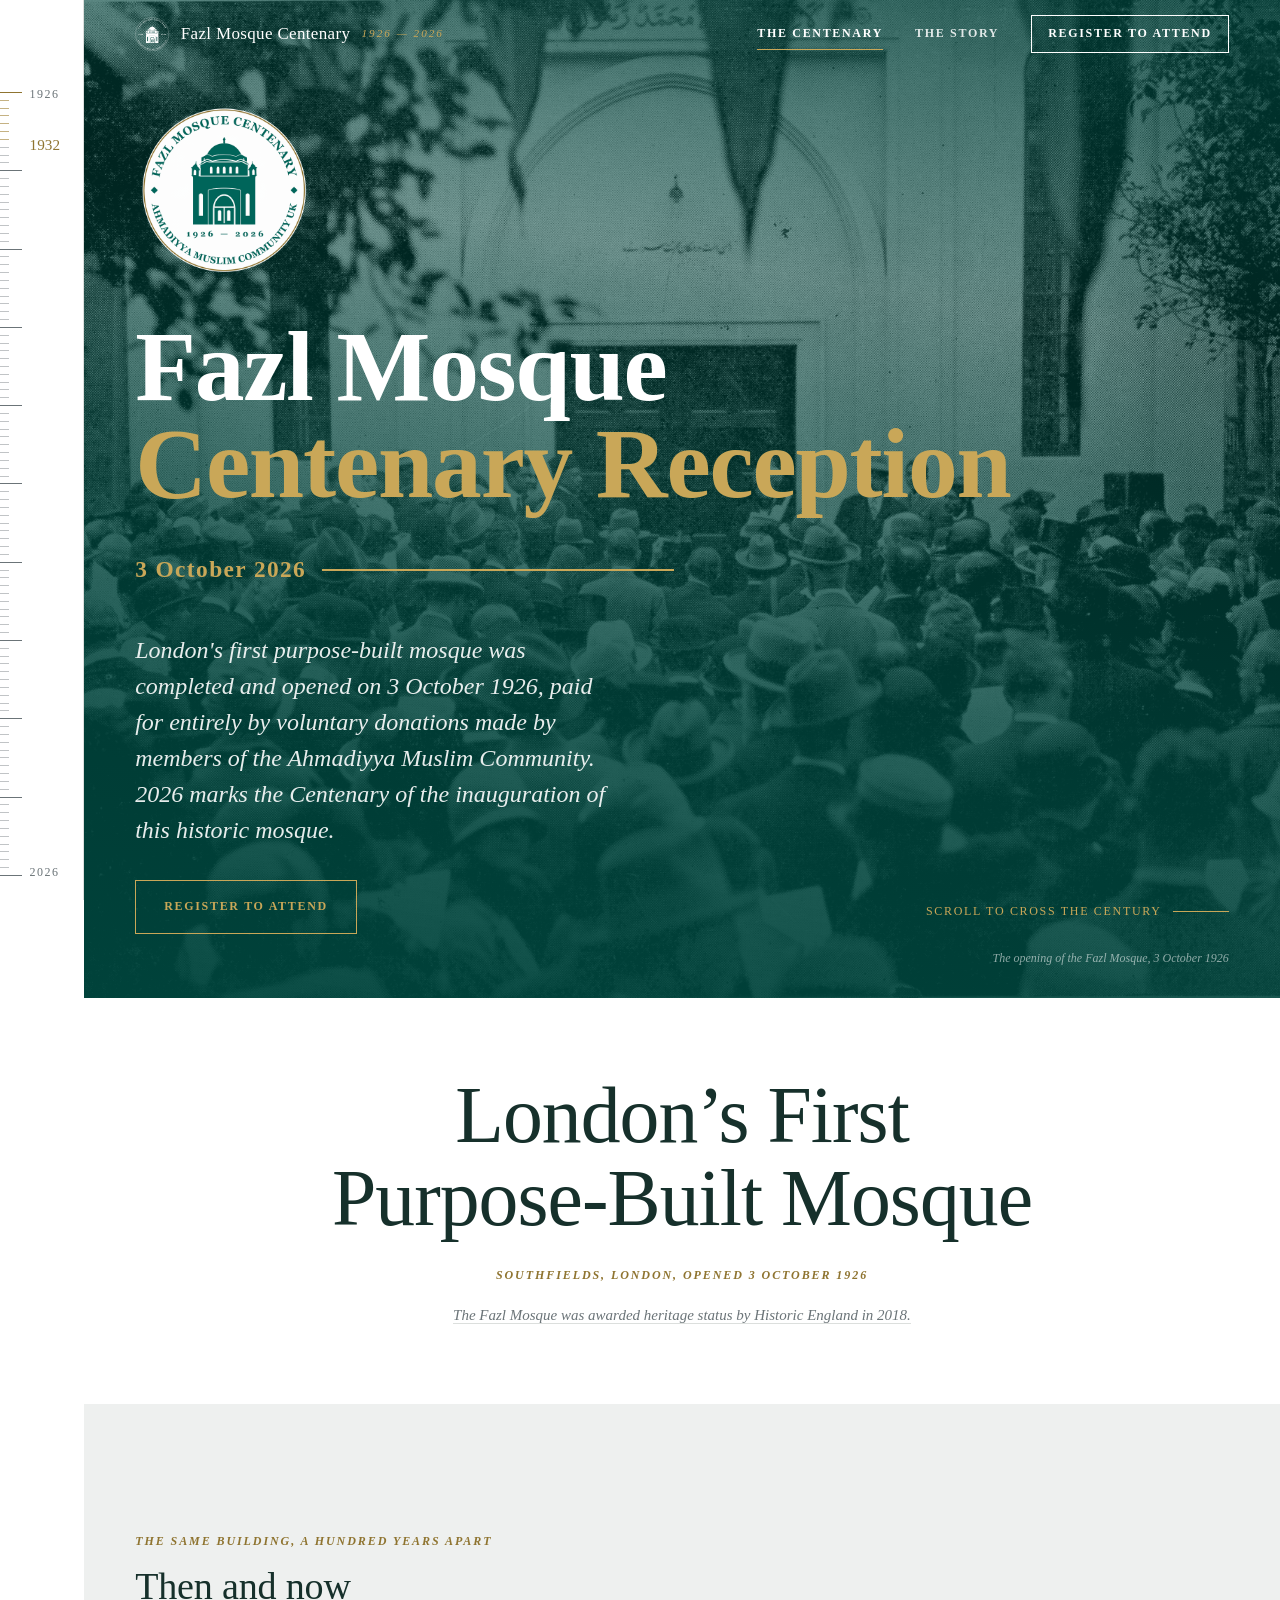
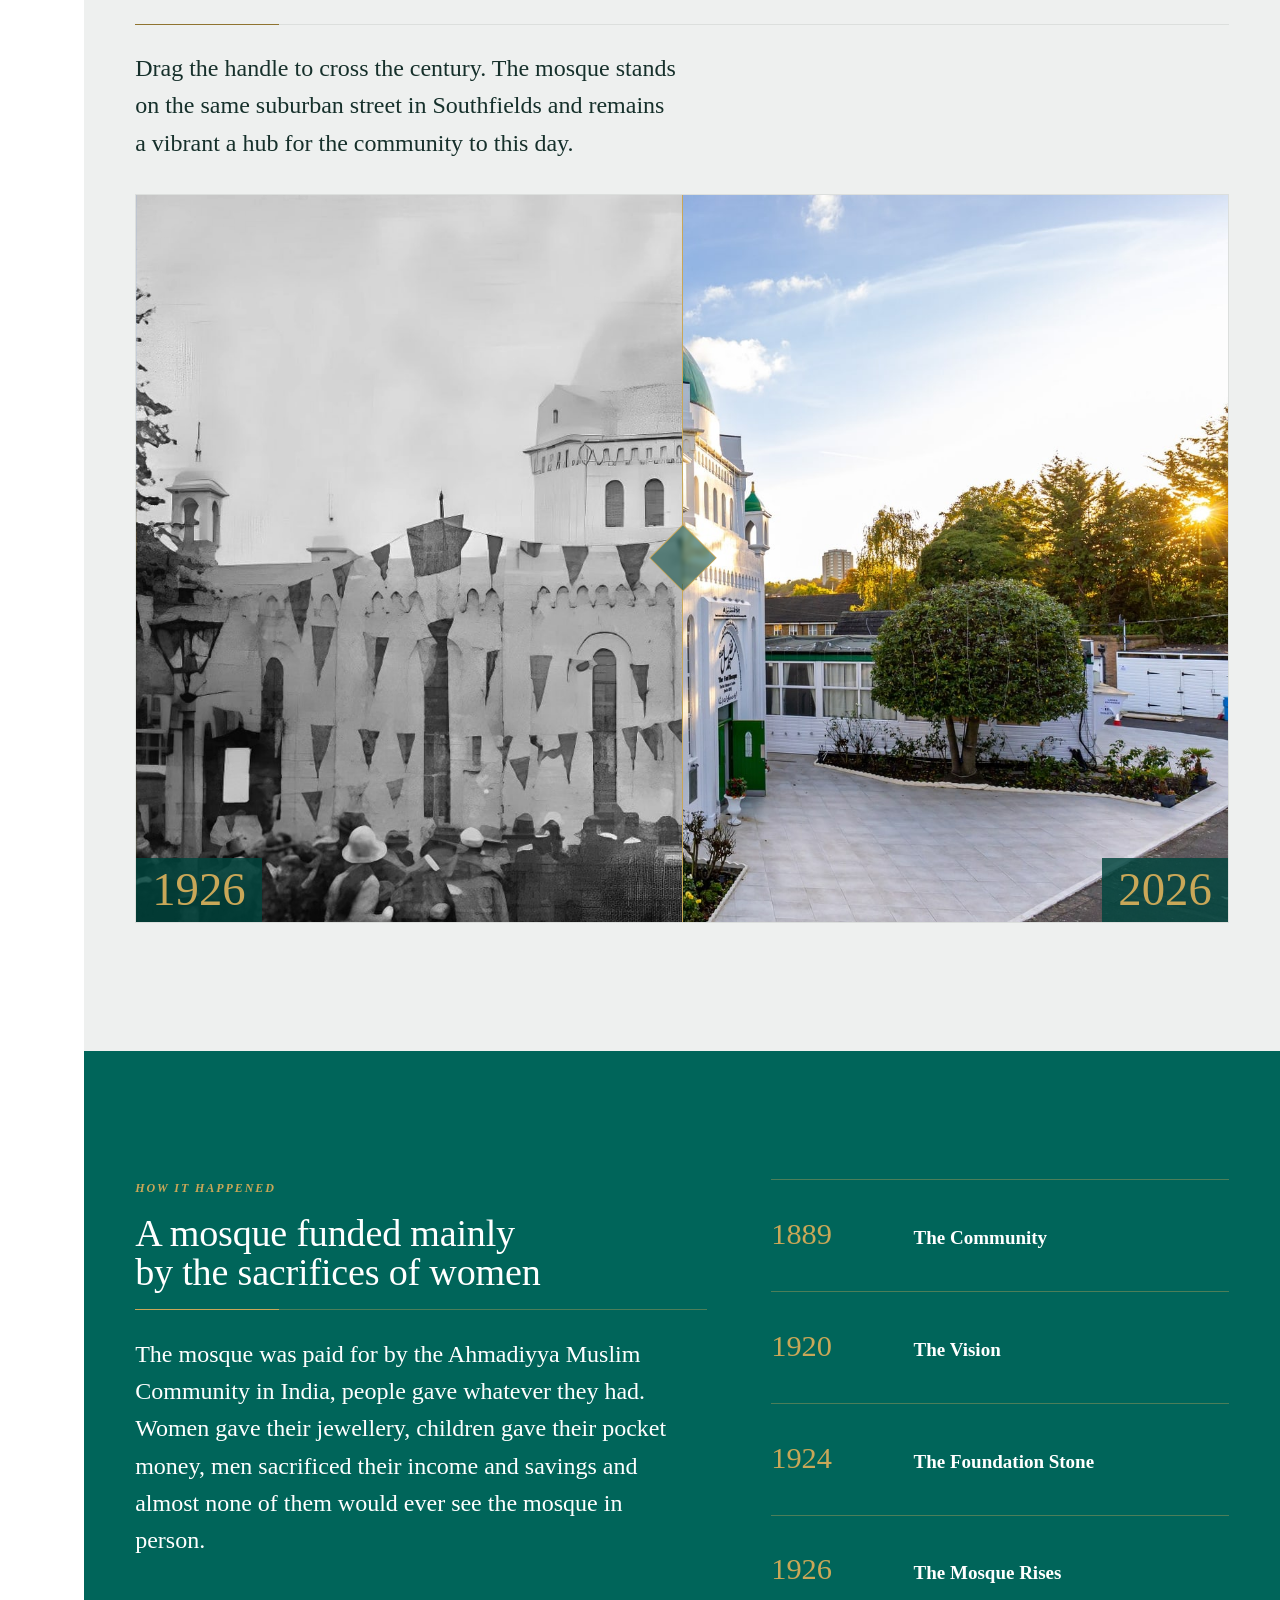
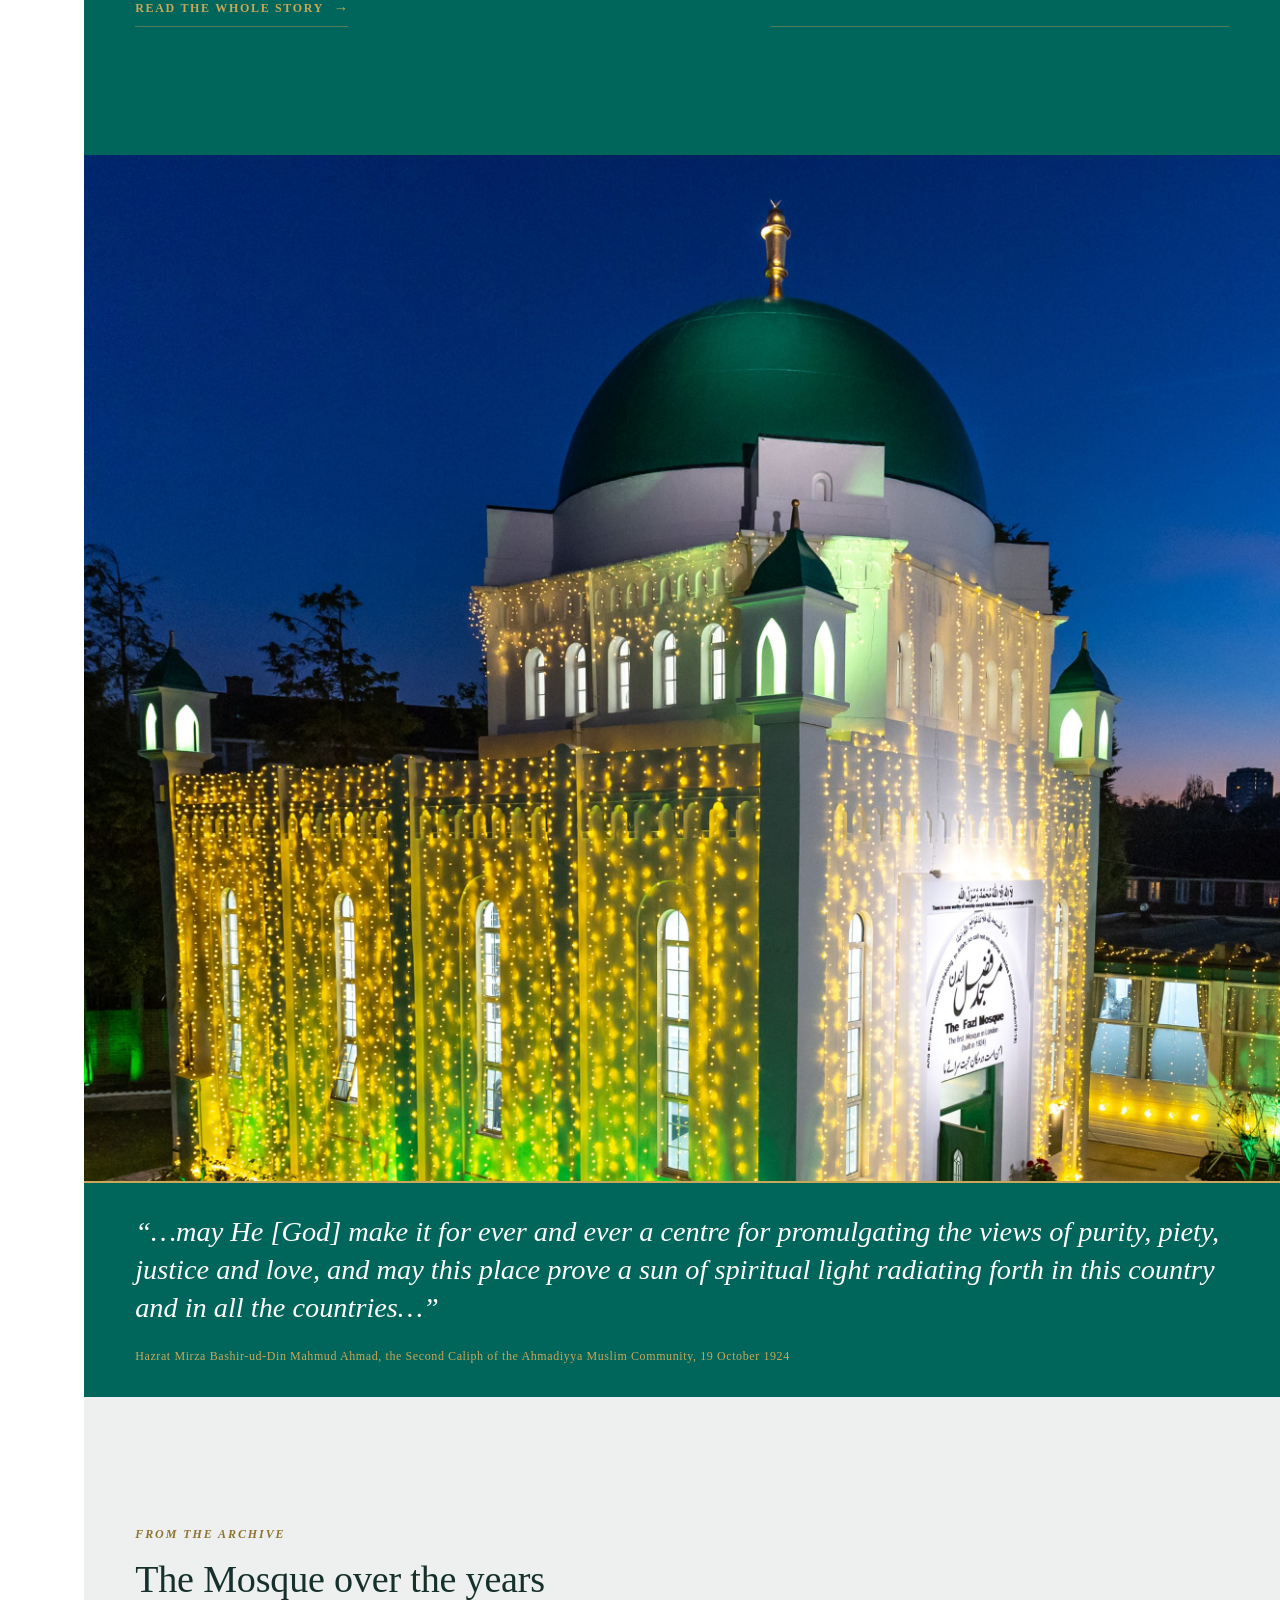
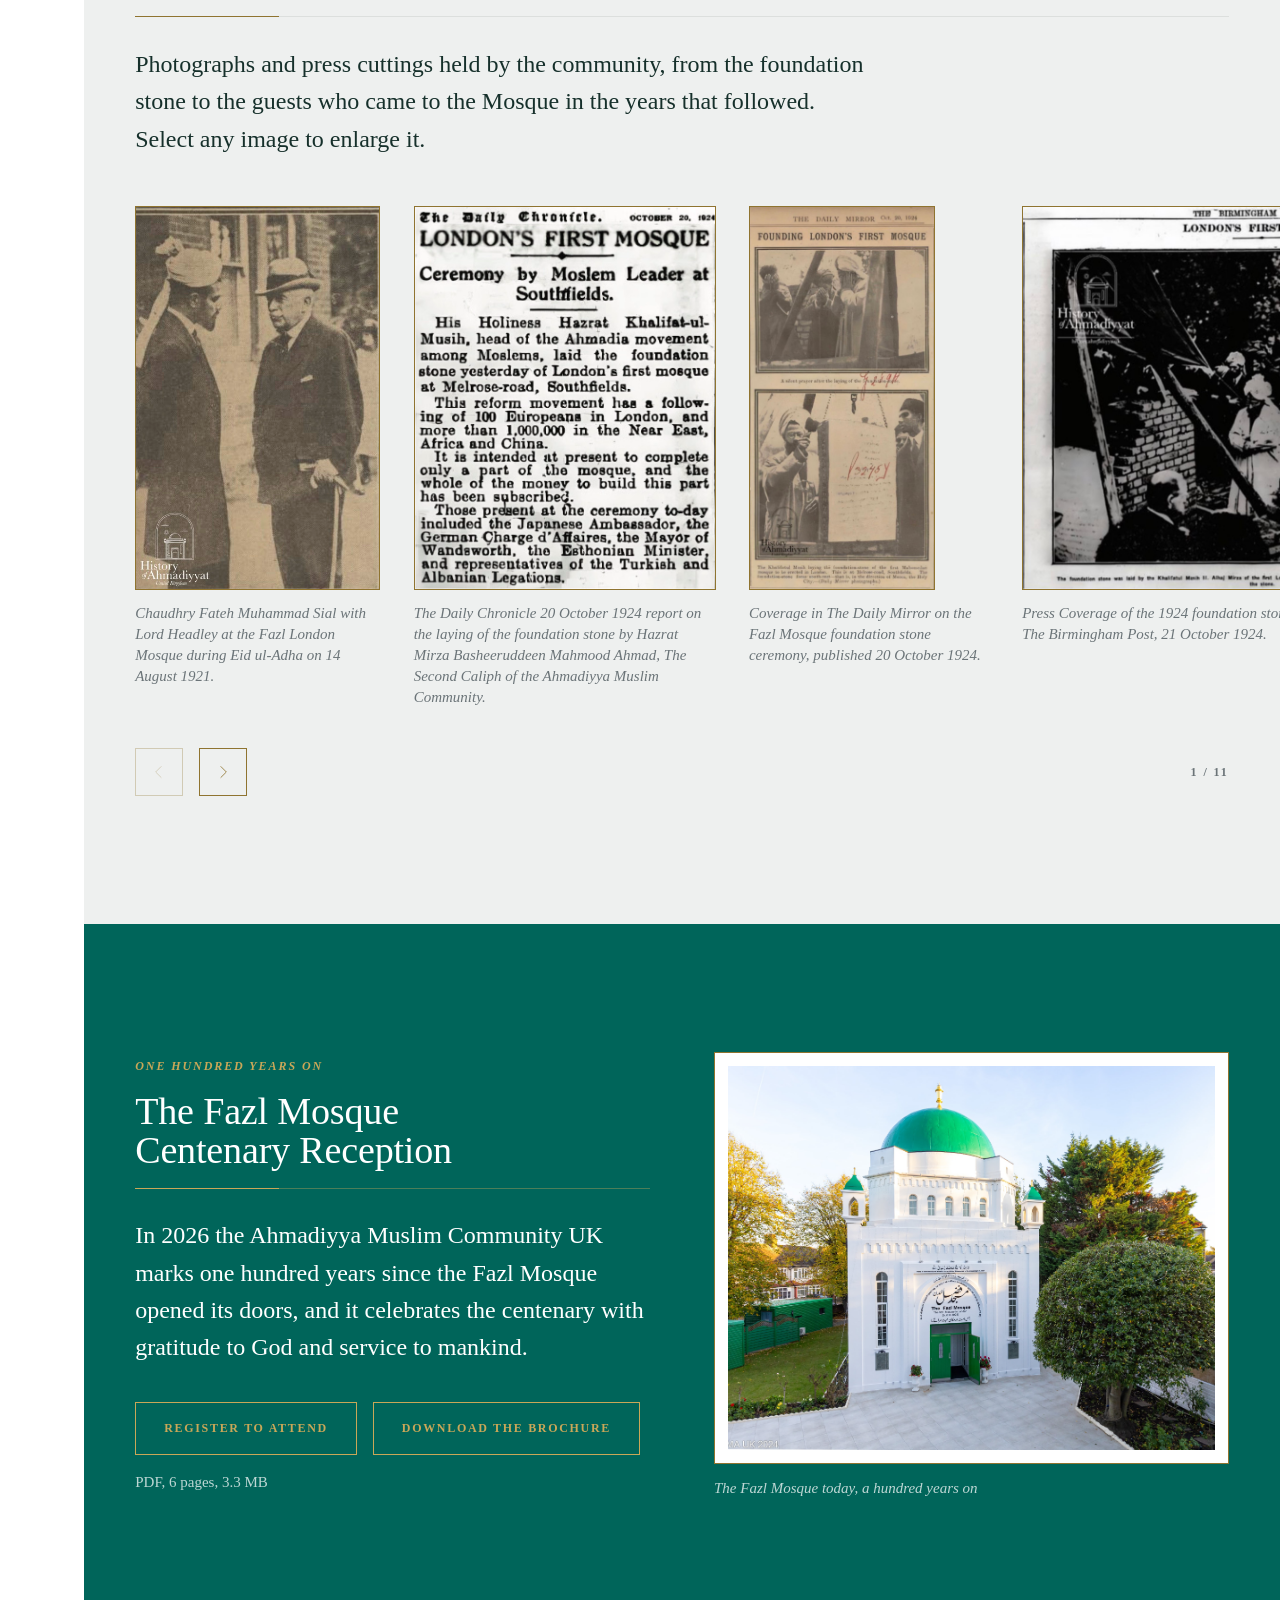
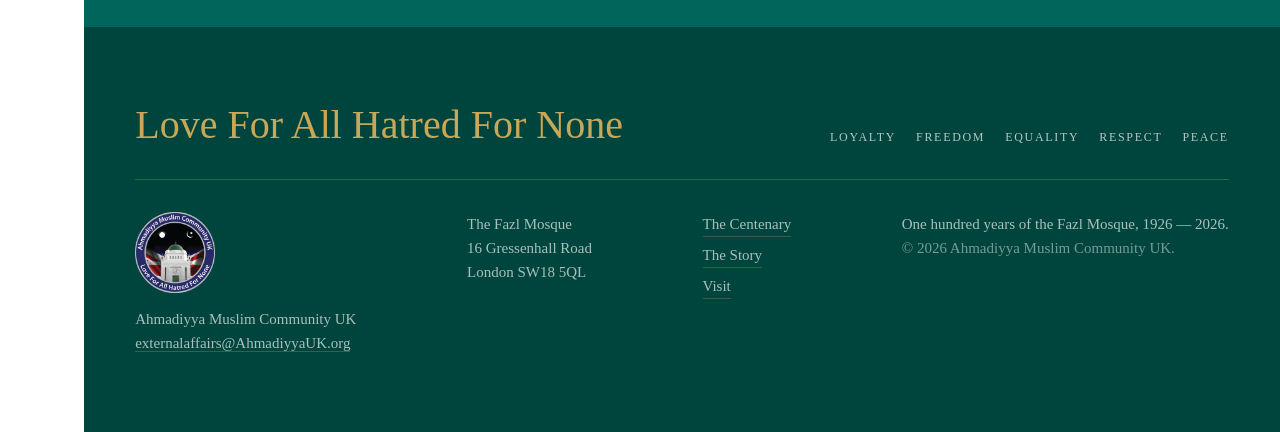
==== index.html @ aaaa6be9 "Update index.html" ====
<!doctype html>
<html lang="en">

<head>
  <meta name="robots" content="noindex, nofollow" />
  <meta charset="utf-8" />
  <meta name="viewport" content="width=device-width, initial-scale=1" />
  <title>
    One hundred years of the Fazl Mosque — Fazl Mosque Centenary 1926 — 2026
  </title>
  <meta name="description"
    content="One hundred years since the Fazl Mosque, the first mosque built in London, was completed and opened on 3 October 1926. The story of how it was paid for, who built it, and the century of service that has gone on inside it." />
  <meta name="theme-color" content="#00655a" />
  <meta property="og:type" content="website" />
  <meta property="og:title" content="One hundred years of the Fazl Mosque — Fazl Mosque Centenary" />
  <meta property="og:description"
    content="One hundred years since the Fazl Mosque, the first mosque built in London, was completed and opened on 3 October 1926. The story of how it was paid for, who built it, and the century of service that has gone on inside it." />
  <meta property="og:url" content="https://www.ahmadiyyauk.org/1926Centenary" />
  <meta property="og:image" content="https://www.ahmadiyyauk.org/1926Centenary/assets/mosque-today.wGWmuRkt.jpg" />
  <link rel="icon" href="./assets/amc-uk-logo-web.CEkUakyf.png" />
  <link rel="stylesheet" href="./assets/index.jeYOXMak.css" />
</head>

<body>
  <a class="skip" href="#main">Skip to content</a>
  <aside class="rail" aria-hidden="true">
    <div class="rail-inner">
      <span class="rail-cap rail-cap--top" id="railCapTop">1926</span>
      <div class="rail-track">
        <span class="tick tick--decade"></span><span class="tick"></span><span class="tick"></span><span
          class="tick"></span><span class="tick"></span><span class="tick"></span><span class="tick"></span><span
          class="tick"></span><span class="tick"></span><span class="tick"></span><span
          class="tick tick--decade"></span><span class="tick"></span><span class="tick"></span><span
          class="tick"></span><span class="tick"></span><span class="tick"></span><span class="tick"></span><span
          class="tick"></span><span class="tick"></span><span class="tick"></span><span
          class="tick tick--decade"></span><span class="tick"></span><span class="tick"></span><span
          class="tick"></span><span class="tick"></span><span class="tick"></span><span class="tick"></span><span
          class="tick"></span><span class="tick"></span><span class="tick"></span><span
          class="tick tick--decade"></span><span class="tick"></span><span class="tick"></span><span
          class="tick"></span><span class="tick"></span><span class="tick"></span><span class="tick"></span><span
          class="tick"></span><span class="tick"></span><span class="tick"></span><span
          class="tick tick--decade"></span><span class="tick"></span><span class="tick"></span><span
          class="tick"></span><span class="tick"></span><span class="tick"></span><span class="tick"></span><span
          class="tick"></span><span class="tick"></span><span class="tick"></span><span
          class="tick tick--decade"></span><span class="tick"></span><span class="tick"></span><span
          class="tick"></span><span class="tick"></span><span class="tick"></span><span class="tick"></span><span
          class="tick"></span><span class="tick"></span><span class="tick"></span><span
          class="tick tick--decade"></span><span class="tick"></span><span class="tick"></span><span
          class="tick"></span><span class="tick"></span><span class="tick"></span><span class="tick"></span><span
          class="tick"></span><span class="tick"></span><span class="tick"></span><span
          class="tick tick--decade"></span><span class="tick"></span><span class="tick"></span><span
          class="tick"></span><span class="tick"></span><span class="tick"></span><span class="tick"></span><span
          class="tick"></span><span class="tick"></span><span class="tick"></span><span
          class="tick tick--decade"></span><span class="tick"></span><span class="tick"></span><span
          class="tick"></span><span class="tick"></span><span class="tick"></span><span class="tick"></span><span
          class="tick"></span><span class="tick"></span><span class="tick"></span><span
          class="tick tick--decade"></span><span class="tick"></span><span class="tick"></span><span
          class="tick"></span><span class="tick"></span><span class="tick"></span><span class="tick"></span><span
          class="tick"></span><span class="tick"></span><span class="tick"></span><span
          class="tick tick--decade"></span>
      </div>
      <div class="rail-clip">
        <div class="rail-track">
          <span class="tick tick--decade"></span><span class="tick"></span><span class="tick"></span><span
            class="tick"></span><span class="tick"></span><span class="tick"></span><span class="tick"></span><span
            class="tick"></span><span class="tick"></span><span class="tick"></span><span
            class="tick tick--decade"></span><span class="tick"></span><span class="tick"></span><span
            class="tick"></span><span class="tick"></span><span class="tick"></span><span class="tick"></span><span
            class="tick"></span><span class="tick"></span><span class="tick"></span><span
            class="tick tick--decade"></span><span class="tick"></span><span class="tick"></span><span
            class="tick"></span><span class="tick"></span><span class="tick"></span><span class="tick"></span><span
            class="tick"></span><span class="tick"></span><span class="tick"></span><span
            class="tick tick--decade"></span><span class="tick"></span><span class="tick"></span><span
            class="tick"></span><span class="tick"></span><span class="tick"></span><span class="tick"></span><span
            class="tick"></span><span class="tick"></span><span class="tick"></span><span
            class="tick tick--decade"></span><span class="tick"></span><span class="tick"></span><span
            class="tick"></span><span class="tick"></span><span class="tick"></span><span class="tick"></span><span
            class="tick"></span><span class="tick"></span><span class="tick"></span><span
            class="tick tick--decade"></span><span class="tick"></span><span class="tick"></span><span
            class="tick"></span><span class="tick"></span><span class="tick"></span><span class="tick"></span><span
            class="tick"></span><span class="tick"></span><span class="tick"></span><span
            class="tick tick--decade"></span><span class="tick"></span><span class="tick"></span><span
            class="tick"></span><span class="tick"></span><span class="tick"></span><span class="tick"></span><span
            class="tick"></span><span class="tick"></span><span class="tick"></span><span
            class="tick tick--decade"></span><span class="tick"></span><span class="tick"></span><span
            class="tick"></span><span class="tick"></span><span class="tick"></span><span class="tick"></span><span
            class="tick"></span><span class="tick"></span><span class="tick"></span><span
            class="tick tick--decade"></span><span class="tick"></span><span class="tick"></span><span
            class="tick"></span><span class="tick"></span><span class="tick"></span><span class="tick"></span><span
            class="tick"></span><span class="tick"></span><span class="tick"></span><span
            class="tick tick--decade"></span><span class="tick"></span><span class="tick"></span><span
            class="tick"></span><span class="tick"></span><span class="tick"></span><span class="tick"></span><span
            class="tick"></span><span class="tick"></span><span class="tick"></span><span
            class="tick tick--decade"></span>
        </div>
      </div>
      <span class="rail-year" id="railYear">1926</span>
      <span class="rail-cap rail-cap--bottom" id="railCapBottom">2026</span>
    </div>
  </aside>
  <header class="bar" id="bar">
    <a class="bar-mark" href="./index.html" aria-label="Fazl Mosque Centenary 1926 — 2026">
      <span class="seal bar-seal">
        <svg width="84mm" height="84mm" viewBox="0 0 480 480" role="img"
          aria-label="The Fazl Mosque Centenary 1926–2026 — London's first purpose-built mosque" style="display: block">
          <g>
            <circle cx="240" cy="240" r="232" fill="none" stroke="currentColor" stroke-width="3"></circle>
            <g transform="translate(148.7265159574468 119) scale(0.48404255319148937) translate(-351 -302)">
              <g>
                <path
                  d="M478.36,567.22l2.14,2.15.05,9.03h4.69s.25-9.15.25-9.15c2.5-1.35,2.77-4.21,5.5-4.3,1.24-.04,2.47.66,3.4,1.7l2.6,2.92.29,8.47,4.45-.05.22-8.6c2.92-2.27,2.87-4.85,6.44-4.32,1.21.18,2.13,1.08,2.85,2.33l2.12,2.1.11,8.49h4.37s.12-8.41.12-8.41c2.51-1.61,2.65-3.87,4.93-4.4,1.43-.34,2.92.15,3.99,1.31l2.9,3.14.14,9.02,4.7-.02-.06-9.23c2.94-2.06,2.95-4.92,6.53-4.33,1.18.2,1.92,1.27,2.88,2.27l2.09,2.18.08,8.91,4.5-.06.44-9.12c2.99-2.24,2.92-4.8,6.53-4.2,1.17.19,1.81,1.41,2.76,2.42l2.02,2.16.05,9,4.58-.05.2-9.33c3-1.94,2.92-4.88,6.57-4.19,1.24.23,2.05,1.14,2.78,2.43l1.94,1.93.15,8.98h4.72s.18-9.26.18-9.26c2.52-1.23,2.65-3.77,5.22-4.13,1.28-.18,2.55.21,3.44,1.18l3.01,3.29v9.01s4.42.01,4.42.01l.39-9.38c2.85-1.71,3.02-4.6,6.52-4.12,1.18.16,2.12,1.09,2.84,2.34l2.05,2.23.18,8.39h4.68s.12-8.67.12-8.67l2.12-2.02c.85-1.55,1.94-2.45,3.55-2.44,1.74,0,2.91.93,3.75,2.6l1.89,1.92.1,8.62h4.77s.16-8.44.16-8.44l2.26-2.68c1.02-1.21,2.08-2.06,3.57-1.98s2.61,1.02,3.47,2.5l2.09,2.17.04,8.44h4.87s.17-8.89.17-8.89c2.79-1.6,2.55-4.43,5.88-4.21,1.3.08,2.11,1.1,3.14,2.12l2.31,2.28.05,8.69h4.63s.17-8.64.17-8.64l2.46-2.69c.97-1.06,2.1-1.76,3.41-1.66s2.11,1.05,3.05,2.11l2.19,2.48.18,8.44,4.82.04.05-8.51,2.1-2.19c.81-1.48,1.94-2.39,3.47-2.38s2.72.84,3.55,2.28l2.12,2.13.27,12.74h3.86s.03-50.15.03-50.15c-.87-.35-1.51.16-1.88.69l-2.78,3.91c-.48.67-1.21,1.02-1.9.85-2.22-.52-1.07-3.8-2.94-4.19l-3.8-.8c-.67-.14-1.06-.76-1.22-1.15-.68-1.64,1.82-3.52,1.78-4.65l-1.1-34.01-4.03-.28-1.13-3,8.12-14.17,3.15-.08,2.68-6.73c.82-3.84,2.19-7.03,5-9.86,1.15-1.16,1.88-3.26,1.93-4.94l.32-10.41c.03-.85-1.12-1.52-.17-2.44.57-.56,1.15-1.2,2.05-.69.7.39,1.45,1.21.96,2.16-.4.77-.79,1.55-.6,2.54l1.34,7.3,1.87,2.89c.46,1.73,1.62,2.98,3,4l5.44,4.04c4.08,3.03,4.27,8.03,7.02,12.01l7.72.09-4.54,7.33.54,35.51,2.84.06c.22,2.35-1.08,4.37-2.84,5.81l-4.54,3.71c.23,2.23-1.09,4.07-1.46,6.3l-.07,268.66-113.49-.17.07-95.21c-.7-8.61-2.14-16.69-4.66-24.86-2.89-9.39-7.02-18.01-12.59-26.03-4.22-6.08-9.08-10.92-15.02-15.28-10.02-7.36-21.91-11.36-34.47-10.54-17.15,1.11-34.01,11.83-43.88,25.83-10.64,14.88-16.95,32.5-18.41,50.85l-.15,94.14c0,.51.04.72-.1.93-.11.16-.3.2-.82.2l-111.28.4c-.61,0-.91.11-1.28-.07-.22-.11-.14-.53-.14-1.15v-209.37s.08-58.4.08-58.4l-2.39-5.89-5.25-4.17c-1.24-1.53-2.38-2.93-1.94-5.1.79.11,1.56.31,2.54.06l.68-34.53-4.87-7.9c-.18-.29-.11-.48.03-.54.18-.08.59-.08.81-.08h5.84s3.22-4.83,3.22-4.83c3.63-7.93,9.4-9.03,12.2-12.14,1.38-1.53,2.74-3.52,3.13-5.57l1.62-8.61c.1-.54-1.16-1.32-.88-1.79.41-.68.83-1.25,1.3-1.55.86-.57,1.58.39,2.03.74,1.35,1.05.08,1.69,0,2.48-.4,3.68-.02,7.36.31,11.04.19,2.1,1.13,3.82,2.52,5.23,2.3,2.33,3.27,4.98,3.95,8.14.5,2.33,1.92,5.22,3.52,6.95,1.51.21,2.69.04,3.66,1.66l6.82,11.44c-.12,1.53-.69,2.94-1.36,4.3l-3.72.09-1.17,34.11,2.19,3.76c.32.55-.72,1.91-1.32,2.14-2.31.86-4.76-.52-4.94,2.24-.08,1.27-1.08,2.1-2.35,2.12-.96.02-1.6-.55-2.07-1.38l-.25-.44c-1.33-2.38-3.22-4.3-3.08-2.66l-.02,49.32,3.54.04c1.04.01,1.68-.76,1.72-1.79l.36-11.15c2.58-1.27,2.69-3.82,4.98-4.13,1.23-.16,2.58.23,3.45,1.27l2.7,3.22.18,8.7h4.32s.54-9.09.54-9.09c2.68-1.18,2.38-4.06,5.62-4.17,1.66-.06,3.01.88,3.82,2.46l1.98,2.19-.06,8.74,4.21-.02.67-9.22c2.95-1.64,2.88-4.68,6.52-4.1,1.36.22,2.07,1.39,2.95,2.67.6.87,1.77,1.41,1.79,2.71l.08,7.77,4.61-.02.34-9.17c2.8-1.31,2.65-4.28,6.12-4.08,1.42.08,2.29,1.14,3.34,2.32l1.98,2.22-.02,8.44,4.03.05c.25,0,.54-.05.55-.34l.23-8.28,1.89-1.94c.85-1.49,2.22-2.56,3.79-2.52,1.72.05,2.98,1.05,3.78,2.67l1.97,1.85.15,8.69,3.87.11c.31,0,.67-.1.67-.46l.1-8.37,2.06-2.07c.78-1.47,1.82-2.49,3.3-2.59,1.7-.12,3.03.74,3.9,2.28Z"
                  fill="currentColor" />
                <path
                  d="M714.49,518l-14.57.57-.44-19.37c.46-4.75,2.88-8.91,6.4-11.99,1.03-.43,1.86-.02,2.67.65,3.17,2.58,4.79,6.36,5.32,10.47l.62,19.67Z"
                  fill="var(--band-bg, var(--brand-dome-deep))" />
                <path
                  d="M378.54,519.62l-14.6-.53.92-20.78c.19-4.28,3.93-7.59,7.52-9.82,3.99,2.66,6.42,6.77,6.87,11.46l-.7,19.68Z"
                  fill="var(--band-bg, var(--brand-dome-deep))" />
                <polygon
                  points="674.57 532.5 637.79 532.51 637.54 523.02 440.46 523.01 440.3 532.49 404.1 532.51 405.02 481.03 403.45 477.41 403.51 463.39 441.04 444.56 451.49 448.01 626.41 447.98 637.31 444.76 675.02 463.19 675.12 477.75 673.94 480.7 674.57 532.5"
                  fill="currentColor" />
                <path
                  d="M543.7,401.07c-24.9-.96-49.06,2.29-72.61,9.67l-28.28-10.99c2.58-5.33,5.55-10.06,8.93-14.8,4.9-6.85,10.06-13.17,16.2-18.95,19.05-17.89,42.05-26.2,67.9-27.26l.9-2.11-2.54-2.74c-1.13-1.22.95-2.31.92-3.24l-.37-9.66c-.04-1.05-.95-1.99-1.45-2.76-1.88-2.9.45-3.94,2.05-6-.86-2.14-.32-4.29,1.86-5.32.3-.14.74-.46.92-.66.21-.23-.27-1.1-.12-1.39l1.61-3.19c.47,1.34.67,1.96,1.31,2.97l.44,1.63c2.1.68,3.74,2.7,3.29,4.88l-.46,1.21c-.2.52,2.57,1.56,2.8,3.22.42,2.93-2.33,3.83-2.37,5.09l-.22,8.76c-.02.81.39,1.53.9,2.05,1.66,1.71-.93,2.79-2.42,5.09.22.73.52,1.38.99,2.02,26.14,1.32,49.3,9.78,68.27,28.04,9.82,9.47,17.57,20.72,23.52,32.97l-28.34,12.37c-20.62-6.14-41.76-10-63.64-10.9Z"
                  fill="currentColor" />
                <path
                  d="M607.32,438.22l-29.08-6.06c-26.31-4.2-52.77-4.04-79,.6l-27.64,4.9-29.42-10.78-14.44,6.96.04-9.51c0-.48-.12-1-.35-1.18-.39-.32-1.05-.36-1.6-.11-1.55.69-2.14,2.35-2.33,4.01l-.37,8.79-13.66,6.87-.08-22.66,5.74-3.2,27.44-14.64,29.48,12.13c21.76-6.84,43.89-10.4,66.55-10.58,23.43.24,46.5,3.9,68.83,10.74l28.3-12.5,33.56,17.46.2,23.33-14.36-7.02-.54-7.94c.03-3.03-1.8-5.78-3.56-5.16-.43.15-.85.79-.84,1.44l.2,9.48-14.2-6.78-28.86,11.4Z"
                  fill="currentColor" />
                <path d="M536.66,442.55l-64.64-.05,27.56-5.48c29.5-4.75,61-2.98,90.32,2.39l16.59,3.12h-69.83Z"
                  fill="currentColor" />
                <path
                  d="M680.89,460.44l-11.89-5.9-31.27-15.77c-.98-.5-1.6-.38-2.53-.04l-9.15,3.39-18.65.39,10.95-3.85,16.51-5.62c.81-.28,1.72-.29,2.5.09l14.93,7.24,19.74,9.39.8,3.85,9.1,4.62c.28.68-.4,1.77-1.03,2.2Z"
                  fill="currentColor" />
                <path
                  d="M438.1,434.7c3.28-.78,4.94-.81,8.32.06,6,1.75,11.91,3.72,17.73,5.9.62.26.85,1.05.42,1.61l-12.36.14c-3.25-1.69-6.59-3.21-10.02-4.58l-.84.02c-4.3,2.4-8.6,4.77-12.88,7.11-3.56,1.86-7.06,3.9-10.5,6.11-3.38,1.44-6.68,3.12-9.9,5.03-.97.32-1.11,0-1.41-.77-.85-2.19,1.82-4.73,3.25-5.95,7.61-3.54,15.03-7.36,22.26-11.46,1.07-.11,1.86-.6,2.37-1.47l3.57-1.74Z"
                  fill="currentColor" />
                <path
                  d="M434.53,436.44c-.03.58-.15,1.16-.43,1.4-.36.3-1.08.18-1.66.26-.75.1-1.22,1.3-1.86,1.61l-5.82,2.9-2.35,1.23-7.26,3.65c-1.46.73-2.83,1.52-4.39,1.92-.63.16-.76,1.1-1.09,1.31-1.68,1.1-2.99,2.71-2.34,4.94l3.6-1.7c1.16-.96,1.57-1.37,3.11-1.79.77-.21,1.64-1.64,2.9-1.32,1.36.34,1.72-1.3,2.33-1.62,1.11-.57,2.42-1.05,3.56-1.71l3.14-1.82c.51-.3,1.43-.79,1.86-1.36,1.57.12,2.82-1.06,4.04-1.8l5.29-3.19,4.78-2.44c.96.45,1.82,1.33,2.81,1.43,1.32.14,1.87.82,3.01,1.3l2.5,1.03c.85.35,1.56.65,2.04,1.56l11.65-.08c.22,0,.19-.89-.08-.93-.14-.02-.4-.09-.65-.21l-4.37-2c-1.04-.47-1.58-.84-2.86-.8-.58.02-1.77-.6-2.31-.74l-2.56-.65c-3.24-1.28-6.56-2.73-10.2-1.99-1.02.21-2.01.83-2.82-.14,1.08-.53,2.74-1.83,4.14-1.6l14.32,4.38,15.02,5.03-19.71.1-10.24-4.26-42.86,23.71c-.91-.28-1.4-.8-1.8-1.44l9.1-5,.3-3.12c.15-1.58.99-2.39,2.35-3.08l25.82-12.98Z"
                  fill="currentColor" />
                <rect x="379.24" y="527.63" width="327.74" height="63.23" fill="currentColor" />
                <rect x="434.48" y="487.03" width="209.06" height="52.72" fill="currentColor" />
                <rect x="395.42" y="635.84" width="22.13" height="117.6"
                  fill="var(--band-bg, var(--brand-dome-deep))" />
                <circle cx="406.49" cy="635.84" r="11.06" fill="var(--band-bg, var(--brand-dome-deep))" />
                <rect x="662.81" y="635.84" width="22.13" height="117.6"
                  fill="var(--band-bg, var(--brand-dome-deep))" />
                <circle cx="673.87" cy="635.84" r="11.06" fill="var(--band-bg, var(--brand-dome-deep))" />
                <rect x="532.3" y="481.67" width="15.4" height="29.26" fill="var(--band-bg, var(--brand-dome-deep))" />
                <ellipse cx="540" cy="481.67" rx="7.7" ry="9.85" fill="var(--band-bg, var(--brand-dome-deep))" />
                <rect x="496.1" y="481.82" width="15.4" height="29.26" fill="var(--band-bg, var(--brand-dome-deep))" />
                <ellipse cx="503.8" cy="481.82" rx="7.7" ry="9.85" fill="var(--band-bg, var(--brand-dome-deep))" />
                <rect x="457.09" y="481.67" width="15.4" height="29.26" fill="var(--band-bg, var(--brand-dome-deep))" />
                <ellipse cx="464.79" cy="481.67" rx="7.7" ry="9.85" fill="var(--band-bg, var(--brand-dome-deep))" />
                <rect x="568.5" y="481.67" width="15.4" height="29.26" fill="var(--band-bg, var(--brand-dome-deep))" />
                <ellipse cx="576.2" cy="481.67" rx="7.7" ry="9.85" fill="var(--band-bg, var(--brand-dome-deep))" />
                <rect x="604.7" y="481.67" width="15.4" height="29.26" fill="var(--band-bg, var(--brand-dome-deep))" />
                <ellipse cx="612.4" cy="481.67" rx="7.7" ry="9.85" fill="var(--band-bg, var(--brand-dome-deep))" />
                <line x1="402.49" y1="526.11" x2="675.53" y2="526.11" fill="none"
                  stroke="var(--band-bg, var(--brand-dome-deep))" stroke-width="5" stroke-miterlimit="10" />
                <rect x="361.5" y="794.7" width="356.13" height="8" fill="currentColor" />
                <path
                  d="M447.65,802.7 L447.65,608.98 A92.35,13.99 0 0 1 632.3499999999999,608.98 L632.3499999999999,802.7"
                  fill="none" stroke="var(--band-bg, var(--brand-dome-deep))" stroke-width="3.5"
                  stroke-miterlimit="10" />
                <rect x="467.31" y="603.24" width="145.08" height="22.51" fill="currentColor" />
                <rect x="469.56500000000005" y="624" width="140" height="178.70000000000005" fill="currentColor" />
                <path d="M475.56500000000005,802.7 L475.56500000000005,714 A64,84 0 0 1 603.565,714 L603.565,802.7 Z"
                  fill="var(--band-bg, var(--brand-dome-deep))" />
                <path d="M483.56500000000005,802.7 L483.56500000000005,714 A56,76 0 0 1 595.565,714 L595.565,802.7 Z"
                  fill="currentColor" />
                <rect x="484.52" y="700" width="110.08" height="7" fill="var(--band-bg, var(--brand-dome-deep))" />
                <rect x="536.065" y="707" width="7" height="88.70000000000005"
                  fill="var(--band-bg, var(--brand-dome-deep))" />
                <rect x="503.81500000000005" y="730.5" width="19" height="51.200000000000045"
                  fill="var(--band-bg, var(--brand-dome-deep))" />
                <circle cx="513.315" cy="730.5" r="9.5" fill="var(--band-bg, var(--brand-dome-deep))" />
                <rect x="556.315" y="730.5" width="19" height="51.200000000000045"
                  fill="var(--band-bg, var(--brand-dome-deep))" />
                <circle cx="565.815" cy="730.5" r="9.5" fill="var(--band-bg, var(--brand-dome-deep))" />
              </g>
            </g>
            <g>
              <defs>
                <path id="fm-top" d="M 42.599999999999994,240 A 197.4,197.4 0 1 1 437.4,240"></path>
                <path id="fm-bot" d="M 20.5,240 A 219.5,219.5 0 0 0 459.5,240"></path>
              </defs>
              <text fill="currentColor" font-family="Georgia, &#34;Times New Roman&#34;, serif" font-size="28.1"
                font-weight="700" letter-spacing="3.75">
                <textPath href="#fm-top" startOffset="50%" text-anchor="middle">
                  FAZL MOSQUE CENTENARY
                </textPath>
              </text>
              <text fill="currentColor" font-family="Georgia, &#34;Times New Roman&#34;, serif" font-size="22.6"
                font-weight="700" letter-spacing="2.7">
                <textPath href="#fm-bot" startOffset="50%" text-anchor="middle">
                  AHMADIYYA MUSLIM COMMUNITY UK
                </textPath>
              </text>
              <g fill="currentColor" font-family="Georgia, &#34;Times New Roman&#34;, serif" font-size="32"
                font-weight="700" letter-spacing="2">
                <text x="80" y="250.8928" text-anchor="middle">1926</text>
                <text x="400" y="250.8928" text-anchor="middle">2026</text>
              </g>
            </g>
          </g>
        </svg>
      </span>
      <span class="bar-name">Fazl Mosque Centenary</span>
      <span class="bar-years">1926 — 2026</span>
    </a>
    <nav class="bar-nav" aria-label="Primary">
      <a href="./index.html" aria-current="page">The Centenary</a><a href="./story.html">The Story</a>
      <a class="bar-cta" href="./visit.html" aria-label="Register to Attend">Register<span class="bar-cta-rest"> to
          Attend</span></a>
    </nav>
    <span class="bar-progress" aria-hidden="true"></span>
  </header>
  <main id="main">
    <section class="hero">
      <img class="hero-img" src="./assets/opening-1926.CkC3fmgb.jpg"
        alt="The opening of the Fazl Mosque, 3 October 1926" />
      <div class="hero-body">
        <img class="hero-logo" src="./assets/fazl-mosque-centenary-logo.YpLPj1mH.png"
          alt="Fazl Mosque Centenary 1926 — 2026, Ahmadiyya Muslim Community UK" width="512" height="512" />
        <h1 class="hero-title">
          <span><i>Fazl Mosque</i></span><span><i>Centenary Reception</i></span>
        </h1>
        <p class="hero-span">3 October 2026</p>
        <div class="hero-foot">
          <div class="hero-lead">
            <p class="hero-standfirst">
              London&#39;s first purpose-built mosque was completed and opened
              on 3 October 1926, paid for entirely by voluntary donations made
              by members of the Ahmadiyya Muslim Community. 2026 marks the
              Centenary of the inauguration of this historic mosque.
            </p>
            <a class="btn hero-cta" href="./visit.html">Register to Attend</a>
          </div>
          <p class="hero-scroll">Scroll to cross the century</p>
        </div>
      </div>
      <p class="hero-credit">
        The opening of the Fazl Mosque, 3 October 1926
      </p>
    </section>
    <section class="band band--tight statement-band">
      <div class="shell">
        <p class="statement rv">London’s First Purpose-Built Mosque</p>
        <p class="statement-note rv" style="--i: 1">
          Southfields, London, opened 3 October 1926
        </p>
        <p class="statement-heritage rv" style="--i: 2">
          <a href="https://historicengland.org.uk/listing/the-list/list-entry/1454338">The Fazl Mosque was awarded
            heritage status by Historic England
            in 2018.</a>
        </p>
      </div>
    </section>
    <section class="band band--pale">
      <div class="shell">
        <div class="rv">
          <p class="kicker">The same building, a hundred years apart</p>
          <h2 class="display ruled">Then and now</h2>
          <p class="lede measure" style="margin: 1.6rem 0 0">
            Drag the handle to cross the century. The mosque stands on the
            same suburban street in Southfields and remains a vibrant a hub
            for the community to this day.
          </p>
        </div>
        <div class="rv" style="--i: 1">
          <div class="wipe" data-wipe>
            <div class="wipe-layer wipe-layer--now">
              <img src="./assets/thennow-2026.CkFSB07a.jpg" alt="The Fazl Mosque today" loading="lazy" />
            </div>
            <div class="wipe-layer wipe-layer--then">
              <img src="./assets/thennow-1926.E7WF2KWd.jpg" alt="The public at the opening, 3 October 1926"
                loading="lazy" />
            </div>
            <span class="wipe-year wipe-year--then" aria-hidden="true">1926</span>
            <span class="wipe-year wipe-year--now" aria-hidden="true">2026</span>
            <input class="wipe-input" type="range" min="0" max="100" value="50" step="0.5"
              aria-label="Compare 1926 with 2026. Move left for 2026, right for 1926." />
            <span class="wipe-handle" aria-hidden="true"></span>
          </div>
          <script type="module">
            for (const e of document.querySelectorAll("[data-wipe]")) {
              const t = e.querySelector(".wipe-input"),
                n = () => e.style.setProperty("--x", t.value + "%");
              (t.addEventListener("input", n), n());
            }
          </script>
        </div>
      </div>
    </section>
    <section class="band band--green">
      <div class="shell split split--level split--wide-left">
        <div class="rv col">
          <p class="kicker">How it happened</p>
          <h2 class="display ruled">
            A mosque funded mainly by the sacrifices of women
          </h2>
          <p class="lede measure" style="margin: 1.6rem 0 2rem">
            The mosque was paid for by the Ahmadiyya Muslim Community in
            India, people gave whatever they had. Women gave their jewellery,
            children gave their pocket money, men sacrificed their income and
            savings and almost none of them would ever see the mosque in
            person.
          </p>
          <p class="push" style="margin: 0">
            <a class="link" href="./story.html">Read the whole story</a>
          </p>
        </div>
        <ol class="stops rv" style="--i: 1; list-style: none">
          <li class="stop">
            <span class="stop-year">1889</span>
            <span class="stop-text">
              <a href="./story.html#ch-2" style="text-decoration: none">
                <strong style="font-weight: 600">The Community</strong>
              </a>
            </span>
          </li>
          <li class="stop">
            <span class="stop-year">1920</span>
            <span class="stop-text">
              <a href="./story.html#ch-3" style="text-decoration: none">
                <strong style="font-weight: 600">The Vision</strong>
              </a>
            </span>
          </li>
          <li class="stop">
            <span class="stop-year">1924</span>
            <span class="stop-text">
              <a href="./story.html#ch-4" style="text-decoration: none">
                <strong style="font-weight: 600">The Foundation Stone</strong>
              </a>
            </span>
          </li>
          <li class="stop">
            <span class="stop-year">1926</span>
            <span class="stop-text">
              <a href="./story.html#ch-5" style="text-decoration: none">
                <strong style="font-weight: 600">The Mosque Rises</strong>
              </a>
            </span>
          </li>
        </ol>
      </div>
    </section>
    <section class="showpiece">
      <img src="./assets/mosque-illuminated.T8kdwucG.jpg" alt="The Fazl Mosque, illuminated for the centenary year" />
      <div class="showpiece-band">
        <div class="shell showpiece-inner">
          <blockquote class="showpiece-quote rv">
            <p>
              &ldquo;…may He [God] make it for ever and ever a centre for
              promulgating the views of purity, piety, justice and love, and
              may this place prove a sun of spiritual light radiating forth in
              this country and in all the countries…&rdquo;
            </p>
          </blockquote>
          <p class="showpiece-source">
            Hazrat Mirza Bashir-ud-Din Mahmud Ahmad, the Second Caliph of the
            Ahmadiyya Muslim Community, 19 October 1924
          </p>
        </div>
      </div>
    </section>
    <section class="band band--pale" id="archive-gallery">
      <div class="shell">
        <div class="rv">
          <p class="kicker">From the Archive</p>
          <h2 class="display ruled">The Mosque over the years</h2>
          <div class="prose lede" style="margin: 1.8rem 0 0; max-width: 46rem">
            <p>
              Photographs and press cuttings held by the community, from the foundation stone to the guests who came to
              the Mosque in the years that followed. Select any image to enlarge it.
            </p>
          </div>
        </div>
      </div>
      <div class="gallery rv" style="--i: 1">
        <div class="gallery-viewport" role="region" aria-label="Archive gallery" tabindex="0">
          <ul class="gallery-track">
            <li class="gallery-slide" style="--ar: 0.6387">
              <figure class="gallery-figure">
                <button class="gallery-open" type="button"
                  aria-label="Enlarge: Chaudhry Fateh Muhammad Sial with Lord Headley at the Fazl London Mosque during Eid ul-Adha on 14 August 1921.">
                  <img src="./assets/gallery/sial-headley-eid-1921.jpg"
                    alt="Chaudhry Fateh Muhammad Sial with Lord Headley at the Fazl London Mosque during Eid ul-Adha on 14 August 1921."
                    width="449" height="703" decoding="async" />
                </button>
                <figcaption>Chaudhry Fateh Muhammad Sial with Lord Headley at the Fazl London Mosque during Eid ul-Adha
                  on 14 August 1921.</figcaption>
              </figure>
            </li>
            <li class="gallery-slide" style="--ar: 0.7863">
              <figure class="gallery-figure">
                <button class="gallery-open" type="button"
                  aria-label="Enlarge: The Daily Chronicle 20 October 1924 report on the laying of the foundation stone by Hazrat Mirza Basheeruddeen Mahmood Ahmad, The Second Caliph of the Ahmadiyya Muslim Community.">
                  <img src="./assets/gallery/daily-chronicle-1924.jpg"
                    alt="The Daily Chronicle 20 October 1924 report on the laying of the foundation stone by Hazrat Mirza Basheeruddeen Mahmood Ahmad, The Second Caliph of the Ahmadiyya Muslim Community."
                    width="633" height="805" loading="lazy" decoding="async" />
                </button>
                <figcaption>The Daily Chronicle 20 October 1924 report on the laying of the foundation stone by Hazrat
                  Mirza Basheeruddeen Mahmood Ahmad, The Second Caliph of the Ahmadiyya Muslim Community.</figcaption>
              </figure>
            </li>
            <li class="gallery-slide" style="--ar: 0.4838">
              <figure class="gallery-figure">
                <button class="gallery-open" type="button"
                  aria-label="Enlarge: Coverage in The Daily Mirror on the Fazl Mosque foundation stone ceremony, published 20 October 1924.">
                  <img src="./assets/gallery/daily-mirror-1924.jpg"
                    alt="Coverage in The Daily Mirror on the Fazl Mosque foundation stone ceremony, published 20 October 1924."
                    width="774" height="1600" loading="lazy" decoding="async" />
                </button>
                <figcaption>Coverage in The Daily Mirror on the Fazl Mosque foundation stone ceremony, published 20
                  October 1924.</figcaption>
              </figure>
            </li>
            <li class="gallery-slide" style="--ar: 1.2384">
              <figure class="gallery-figure">
                <button class="gallery-open" type="button"
                  aria-label="Enlarge: Press Coverage of the 1924 foundation stone ceremony of The Fazl Mosque. The Birmingham Post, 21 October 1924.">
                  <img src="./assets/gallery/birmingham-post-1924.jpg"
                    alt="Press Coverage of the 1924 foundation stone ceremony of The Fazl Mosque. The Birmingham Post, 21 October 1924."
                    width="1018" height="822" loading="lazy" decoding="async" />
                </button>
                <figcaption>Press Coverage of the 1924 foundation stone ceremony of The Fazl Mosque. The Birmingham
                  Post, 21 October 1924.</figcaption>
              </figure>
            </li>
            <li class="gallery-slide" style="--ar: 1.1212">
              <figure class="gallery-figure">
                <button class="gallery-open" type="button"
                  aria-label="Enlarge: Report in The Leeds Mercury, 21 October 1924 on the foundation-stone ceremony for The Fazl Mosque."
                  data-full="./assets/gallery/full/leeds-mercury-1924.jpg" data-full-w="1758" data-full-h="1568">
                  <img src="./assets/gallery/leeds-mercury-1924.jpg"
                    alt="Report in The Leeds Mercury, 21 October 1924 on the foundation-stone ceremony for The Fazl Mosque."
                    width="1600" height="1427" loading="lazy" decoding="async" />
                </button>
                <figcaption>Report in The Leeds Mercury, 21 October 1924 on the foundation-stone ceremony for The Fazl
                  Mosque.</figcaption>
              </figure>
            </li>
            <li class="gallery-slide" style="--ar: 1.0485">
              <figure class="gallery-figure">
                <button class="gallery-open" type="button"
                  aria-label="Enlarge: Press Coverage of the 1924 foundation stone ceremony of The Fazl Mosque. The Illustrated London News, 25 October 1924."
                  data-full="./assets/gallery/full/illustrated-london-news-1924.jpg" data-full-w="1726"
                  data-full-h="1646">
                  <img src="./assets/gallery/illustrated-london-news-1924.jpg"
                    alt="Press Coverage of the 1924 foundation stone ceremony of The Fazl Mosque. The Illustrated London News, 25 October 1924."
                    width="1600" height="1526" loading="lazy" decoding="async" />
                </button>
                <figcaption>Press Coverage of the 1924 foundation stone ceremony of The Fazl Mosque. The Illustrated
                  London News, 25 October 1924.</figcaption>
              </figure>
            </li>
            <li class="gallery-slide" style="--ar: 1.1057">
              <figure class="gallery-figure">
                <button class="gallery-open" type="button"
                  aria-label="Enlarge: Viscount Allenby at The Fazl Mosque, 31 May 1928"
                  data-full="./assets/gallery/full/viscount-allenby-1928.jpg" data-full-w="1784" data-full-h="1614">
                  <img src="./assets/gallery/viscount-allenby-1928.jpg"
                    alt="Viscount Allenby at The Fazl Mosque, 31 May 1928" width="1600" height="1447" loading="lazy"
                    decoding="async" />
                </button>
                <figcaption>Viscount Allenby at The Fazl Mosque, 31 May 1928</figcaption>
              </figure>
            </li>
            <li class="gallery-slide" style="--ar: 1.1437">
              <figure class="gallery-figure">
                <button class="gallery-open" type="button"
                  aria-label="Enlarge: Newspaper reports of Muhammad Ali Jinnah speaking at The Fazl Mosque in April 1933. Invited by Imam Dard, Jinnah addressed the audience on &ldquo;India of the Future,&rdquo;"
                  data-full="./assets/gallery/full/jinnah-1933.jpg" data-full-w="2022" data-full-h="1768">
                  <img src="./assets/gallery/jinnah-1933.jpg"
                    alt="Newspaper reports of Muhammad Ali Jinnah speaking at The Fazl Mosque in April 1933. Invited by Imam Dard, Jinnah addressed the audience on &ldquo;India of the Future,&rdquo;"
                    width="1600" height="1399" loading="lazy" decoding="async" />
                </button>
                <figcaption>Newspaper reports of Muhammad Ali Jinnah speaking at The Fazl Mosque in April 1933. Invited
                  by Imam Dard, Jinnah addressed the audience on &ldquo;India of the Future,&rdquo; discussing
                  self-government and India’s political future. Sources: Evening Standard, 7 April 1933, and Civil &
                  Military Gazette; the latter report is credited to Reuters.</figcaption>
              </figure>
            </li>
            <li class="gallery-slide" style="--ar: 0.7606">
              <figure class="gallery-figure">
                <button class="gallery-open" type="button"
                  aria-label="Enlarge: HRH Prince Faisal al Saud (left), later King of Saudi Arabia, visiting the Fazl Mosque in 1935"
                  data-full="./assets/gallery/full/prince-faisal-1935.jpg" data-full-w="1979" data-full-h="2600">
                  <img src="./assets/gallery/prince-faisal-1935.jpg"
                    alt="HRH Prince Faisal al Saud (left), later King of Saudi Arabia, visiting the Fazl Mosque in 1935"
                    width="1217" height="1600" loading="lazy" decoding="async" />
                </button>
                <figcaption>HRH Prince Faisal al Saud (left), later King of Saudi Arabia, visiting the Fazl Mosque in
                  1935</figcaption>
              </figure>
            </li>
            <li class="gallery-slide" style="--ar: 1.6244">
              <figure class="gallery-figure">
                <button class="gallery-open" type="button"
                  aria-label="Enlarge: HRH Prince Faisal of Saudi Arabia, stands with several Arabian delegates during a meeting at The Fazl Mosque where the group discussed the future of Palestine in 1939. Published in the South Western Star, 17 March 1939."
                  data-full="./assets/gallery/full/south-western-star-1939.jpg" data-full-w="2568" data-full-h="1582">
                  <img src="./assets/gallery/south-western-star-1939.jpg"
                    alt="HRH Prince Faisal of Saudi Arabia, stands with several Arabian delegates during a meeting at The Fazl Mosque where the group discussed the future of Palestine in 1939. Published in the South Western Star, 17 March 1939."
                    width="1600" height="985" loading="lazy" decoding="async" />
                </button>
                <figcaption>HRH Prince Faisal of Saudi Arabia, stands with several Arabian delegates during a meeting at
                  The Fazl Mosque where the group discussed the future of Palestine in 1939. Published in the South
                  Western Star, 17 March 1939.</figcaption>
              </figure>
            </li>
            <li class="gallery-slide" style="--ar: 0.7288">
              <figure class="gallery-figure">
                <button class="gallery-open" type="button"
                  aria-label="Enlarge: Lord Lloyd and LS Amery meets Hazrat Mirza Nasir Ahmad at Eid reception at The Fazl Mosque."
                  data-full="./assets/gallery/full/lord-lloyd-amery-eid.jpg" data-full-w="1334" data-full-h="1830">
                  <img src="./assets/gallery/lord-lloyd-amery-eid.jpg"
                    alt="Lord Lloyd and LS Amery meets Hazrat Mirza Nasir Ahmad at Eid reception at The Fazl Mosque."
                    width="1166" height="1600" loading="lazy" decoding="async" />
                </button>
                <figcaption>Lord Lloyd and LS Amery meets Hazrat Mirza Nasir Ahmad at Eid reception at The Fazl Mosque.
                </figcaption>
              </figure>
            </li>
          </ul>
        </div>
        <div class="shell gallery-controls">
          <button class="gallery-btn" type="button" data-gal="prev" aria-label="Previous image">
            <svg viewBox="0 0 24 24" aria-hidden="true">
              <path d="M15 4 7 12l8 8" stroke-linecap="square" />
            </svg>
          </button>
          <button class="gallery-btn" type="button" data-gal="next" aria-label="Next image">
            <svg viewBox="0 0 24 24" aria-hidden="true">
              <path d="M9 4l8 8-8 8" stroke-linecap="square" />
            </svg>
          </button>
          <p class="gallery-count" aria-live="polite">
            <span data-gal="now">1</span> / 11
          </p>
        </div>
      </div>
      <dialog class="lightbox" aria-label="Archive image">
        <button class="gallery-btn lightbox-close" type="button" data-lb="close" aria-label="Close">
          <svg viewBox="0 0 24 24" aria-hidden="true">
            <path d="M5 5l14 14M19 5L5 19" stroke-linecap="square" />
          </svg>
        </button>
        <div class="lightbox-inner">
          <div class="lightbox-stage" data-lb="stage">
            <img alt="" data-lb="img" />
          </div>
          <div class="lightbox-bar">
            <p class="lightbox-caption" data-lb="caption"></p>
            <p class="lightbox-hint">Click the image to zoom</p>
            <div class="lightbox-nav">
              <button class="gallery-btn" type="button" data-lb="prev" aria-label="Previous image">
                <svg viewBox="0 0 24 24" aria-hidden="true">
                  <path d="M15 4 7 12l8 8" stroke-linecap="square" />
                </svg>
              </button>
              <span class="lightbox-count" data-lb="count"></span>
              <button class="gallery-btn" type="button" data-lb="next" aria-label="Next image">
                <svg viewBox="0 0 24 24" aria-hidden="true">
                  <path d="M9 4l8 8-8 8" stroke-linecap="square" />
                </svg>
              </button>
            </div>
          </div>
        </div>
      </dialog>
    </section>
    <section class="band band--green">
      <div class="shell split">
        <div class="rv">
          <p class="kicker">One Hundred Years On</p>
          <h2 class="display ruled">
            The Fazl Mosque<br />Centenary Reception
          </h2>
          <div class="prose lede" style="margin: 1.8rem 0 2.25rem">
            <p>
              In 2026 the Ahmadiyya Muslim Community UK marks one hundred
              years since the Fazl Mosque opened its doors, and it celebrates
              the centenary with gratitude to God and service to mankind.
            </p>
          </div>
          <div class="actions">
            <a class="btn" href="./visit.html">Register to Attend</a>
            <a class="btn" href="./assets/fazl-centenary-2026__brochure-6pp-v10.pdf"
              download="Fazl Mosque Centenary 2026 Brochure.pdf">Download the Brochure</a>
          </div>
          <p class="small" style="margin: 0.9rem 0 0">PDF, 6 pages, 3.3 MB</p>
        </div>
        <div class="rv" style="--i: 1">
          <figure class="plate plate--fixed" style="--h: 24rem; --pos: 50% 34%">
            <div class="mat">
              <img src="./assets/mosque-front.BYLsP7qh.jpg" alt="The Fazl Mosque today, a hundred years on"
                loading="lazy" />
            </div>
            <figcaption>The Fazl Mosque today, a hundred years on</figcaption>
          </figure>
        </div>
      </div>
    </section>
  </main>
  <footer class="foot">
    <div class="shell">
      <div class="foot-top">
        <p class="foot-motto">Love For All Hatred For None</p>
        <ul class="foot-values">
          <li>Loyalty</li>
          <li>Freedom</li>
          <li>Equality</li>
          <li>Respect</li>
          <li>Peace</li>
        </ul>
      </div>
      <div class="foot-bottom">
        <div class="stack-s">
          <img class="foot-logo" src="./assets/amc-uk-logo-web.CEkUakyf.png" alt="Ahmadiyya Muslim Community UK" />
          <p style="margin: 0">
            Ahmadiyya Muslim Community UK<br />
            <a href="mailto:externalaffairs@AhmadiyyaUK.org">externalaffairs@AhmadiyyaUK.org</a>
          </p>
        </div>
        <p style="margin: 0">
          The Fazl Mosque<br />
          16 Gressenhall Road<br />
          London SW18 5QL
        </p>
        <nav class="stack-s" aria-label="Secondary" style="display: grid; gap: 0.35rem">
          <a href="./index.html">The Centenary</a><a href="./story.html">The Story</a><a href="./visit.html">Visit</a>
        </nav>
        <p style="margin: 0; max-width: 22rem">
          One hundred years of the Fazl Mosque, 1926 — 2026.<br />
          <span style="opacity: 0.7">© 2026 Ahmadiyya Muslim Community UK.</span>
        </p>
      </div>
    </div>
  </footer>
  <script type="module">
    const A = document.getElementById("bar"),
      x = document.getElementById("railYear"),
      v = document.getElementById("railCapTop"),
      E = document.getElementById("railCapBottom"),
      B = document.querySelector(".hero, .pagehead"),
      m = document.documentElement,
      l = [...document.querySelectorAll("[data-year]")]
        .map((e) => ({ el: e, year: parseInt(e.dataset.year, 10) }))
        .filter((e) => Number.isFinite(e.year));
    let M = !1;
    function S() {
      M = !1;
      const e = m.scrollHeight - window.innerHeight,
        r = e > 0 ? Math.min(1, Math.max(0, window.scrollY / e)) : 0;
      m.style.setProperty("--p", (r * 100).toFixed(2) + "%");
      let a = r,
        b = 1926 + Math.round(r * 100);
      if (l.length) {
        const f = window.scrollY + window.innerHeight * 0.35,
          t = [];
        for (let o = 0; o < l.length;) {
          const h = l[o].el.getBoundingClientRect().top + window.scrollY;
          let i = o,
            w = 0;
          for (
            ;
            i < l.length &&
            Math.abs(
              l[i].el.getBoundingClientRect().top + window.scrollY - h,
            ) < 2;
          )
            ((w = Math.max(w, l[i].el.offsetHeight)), i++);
          const H = i - o;
          for (let p = o; p < i; p++)
            t.push({ y: l[p].year, pos: h + ((p - o) / H) * w });
          o = i;
        }
        let n = 0;
        for (; n < t.length - 1 && t[n + 1].pos <= f;) n++;
        let y = t[n].y;
        if (f > t[n].pos && n < t.length - 1) {
          const o = t[n + 1].pos - t[n].pos,
            h = o > 0 ? Math.min(1, (f - t[n].pos) / o) : 0;
          y = t[n].y + h * (t[n + 1].y - t[n].y);
        }
        ((b = Math.round(y)),
          (a = Math.min(1, Math.max(0, (y - 1926) / 100))));
      }
      ((d = a), (u = b), g || ((g = !0), requestAnimationFrame(F)));
      const q =
        parseFloat(getComputedStyle(m).getPropertyValue("--bar-h")) * 16 ||
        68,
        C = B ? B.offsetHeight - q : 24;
      A.classList.toggle("is-stuck", window.scrollY > C);
    }
    let d = 0,
      u = 1926,
      s = null,
      c = null,
      g = !1;
    function F() {
      s === null && ((s = d), (c = u));
      const e = 0.18;
      ((s += (d - s) * e), (c += (u - c) * e));
      const r = Math.abs(d - s),
        a = Math.abs(u - c);
      (r < 4e-4 && a < 0.4 && ((s = d), (c = u), (g = !1)),
        m.style.setProperty("--rp", (s * 100).toFixed(2) + "%"),
        x && (x.textContent = String(Math.round(c))),
        v && (v.style.opacity = s < 0.05 ? "0" : "1"),
        E && (E.style.opacity = s > 0.95 ? "0" : "1"),
        g && requestAnimationFrame(F));
    }
    function Y() {
      M || ((M = !0), requestAnimationFrame(S));
    }
    addEventListener("scroll", Y, { passive: !0 });
    addEventListener("resize", Y, { passive: !0 });
    S();
    const I = document.querySelectorAll(".rv, .ruled");
    if (
      !matchMedia("(prefers-reduced-motion: reduce)").matches &&
      "IntersectionObserver" in window
    ) {
      const e = new IntersectionObserver(
        (r) => {
          for (const a of r)
            a.isIntersecting &&
              (a.target.classList.add("in"), e.unobserve(a.target));
        },
        { rootMargin: "0px 0px -12% 0px", threshold: 0.08 },
      );
      I.forEach((r) => e.observe(r));
    } else I.forEach((e) => e.classList.add("in"));
    const G = document.querySelector(".gallery");
    if (G) {
      const p = G.querySelector(".gallery-viewport"),
        k = [...G.querySelectorAll(".gallery-slide")],
        P = G.querySelector('[data-gal="prev"]'),
        N = G.querySelector('[data-gal="next"]'),
        O = G.querySelector('[data-gal="now"]'),
        R = matchMedia("(prefers-reduced-motion: reduce)");
      const gut = () => parseFloat(getComputedStyle(p).paddingLeft) || 0;
      const offs = () => {
        const e = p.getBoundingClientRect().left,
          r = gut();
        return k.map((a) => a.getBoundingClientRect().left - e - r);
      };
      const cur = () => {
        const e = offs();
        let r = 0,
          a = 1 / 0;
        for (let t = 0; t < e.length; t++) {
          const o = Math.abs(e[t]);
          o < a - 1 && ((a = o), (r = t));
        }
        return r;
      };
      const go = (e) => {
        const r = Math.max(0, Math.min(k.length - 1, e)),
          a = offs()[r];
        p.scrollTo({
          left: p.scrollLeft + a,
          behavior: R.matches ? "auto" : "smooth",
        });
      };
      let T = !1;
      const U = () => {
        T = !1;
        const e = p.scrollWidth - p.clientWidth,
          r = p.scrollLeft >= e - 2;
        ((P.disabled = p.scrollLeft <= 2),
          (N.disabled = r),
          O && (O.textContent = String(r ? k.length : cur() + 1)));
      };
      const Q = () => {
        T || ((T = !0), requestAnimationFrame(U));
      };
      (P.addEventListener("click", () => go(cur() - 1)),
        N.addEventListener("click", () => go(cur() + 1)),
        p.addEventListener("scroll", Q, { passive: !0 }),
        addEventListener("resize", Q, { passive: !0 }),
        U());
      const L = document.querySelector(".lightbox");
      if (L && typeof L.showModal === "function") {
        const b = k.map((e) => e.querySelector(".gallery-open")),
          X = L.querySelector('[data-lb="img"]'),
          Z = L.querySelector('[data-lb="stage"]'),
          $ = L.querySelector('[data-lb="caption"]'),
          _ = L.querySelector('[data-lb="count"]'),
          j = L.querySelector('[data-lb="prev"]'),
          V = L.querySelector('[data-lb="next"]');
        let z = 0;
        const fit = () => {
          const e = X.naturalWidth,
            r = X.naturalHeight;
          if (!e || !r) return;
          if (L.classList.contains("is-zoomed")) {
            ((X.style.width = e + "px"), (X.style.height = r + "px"));
            return;
          }
          const a = Math.min(Z.clientWidth / e, Z.clientHeight / r);
          ((X.style.width = Math.round(e * a) + "px"),
            (X.style.height = Math.round(r * a) + "px"),
            L.classList.toggle("can-zoom", a < 0.995));
        };
        const show = (e) => {
          ((z = (e + b.length) % b.length),
            L.classList.remove("is-zoomed", "can-zoom"),
            (X.style.width = X.style.height = ""));
          const r = b[z],
            a = r.querySelector("img");
          ((X.src = r.dataset.full || a.currentSrc || a.src),
            (X.width = +(r.dataset.fullW || a.width)),
            (X.height = +(r.dataset.fullH || a.height)),
            (X.alt = a.alt),
            ($.textContent =
              k[z].querySelector("figcaption").textContent.trim()),
            (_.textContent = z + 1 + " / " + b.length),
            (Z.scrollTop = 0),
            (Z.scrollLeft = 0),
            X.complete && fit());
        };
        const open = (e) => {
          (show(e), L.open || L.showModal());
        };
        (b.forEach((e, r) => e.addEventListener("click", () => open(r))),
          j.addEventListener("click", () => show(z - 1)),
          V.addEventListener("click", () => show(z + 1)),
          L.querySelector('[data-lb="close"]').addEventListener(
            "click",
            () => L.close(),
          ),
          X.addEventListener("load", fit),
          X.addEventListener("click", () => {
            L.classList.contains("can-zoom") &&
              (L.classList.toggle("is-zoomed"), fit());
          }),
          addEventListener("resize", () => L.open && fit(), {
            passive: !0,
          }),
          L.addEventListener("click", (e) => {
            e.target === L && L.close();
          }),
          L.addEventListener("keydown", (e) => {
            ("ArrowRight" === e.key && (e.preventDefault(), show(z + 1)),
              "ArrowLeft" === e.key && (e.preventDefault(), show(z - 1)));
          }),
          L.addEventListener("close", () => {
            (L.classList.remove("is-zoomed", "can-zoom"), go(z));
          }));
      }
    }
  </script>
</body>

</html>
---- assets/index.jeYOXMak.css ----
:root {
  --brand-ink: #16302b;
  --brand-paper: #ffffff;
  --brand-accent: #00655a;
  --brand-accent-2: #c9a758;
  --brand-muted: #6b7478;
  --brand-line: #dcdfdd;
  --brand-dome: #00655a;
  --brand-dome-deep: #00453d;
  --brand-finial: #c9a758;
  --brand-finial-deep: #8f7430;
  --brand-render: #ffffff;
  --brand-stone: #6b7478;
  --brand-stone-pale: #eef0ef;
  --brand-font-display: "TheSeasons", "Didot", "Bodoni 72", Georgia, serif;
  --brand-font-body:
    "AGaramondPro", "EB Garamond", Georgia, "Times New Roman", serif;
  --brand-font-serif: "AGaramondPro", "EB Garamond", Georgia, serif;
  --brand-font-mark: "Didot", "Bodoni 72", Georgia, serif;
  --brand-font-mono: "Menlo", "SFMono-Regular", ui-monospace, monospace;
}
:root {
  color-scheme: light;
  --t-hero: clamp(2.5rem, 1.1rem + 6.4vw, 7rem);
  --t-xl: clamp(2rem, 1.15rem + 3.4vw, 4.1rem);
  --t-lg: clamp(1.5rem, 1.1rem + 1.6vw, 2.4rem);
  --t-md: clamp(1.2rem, 1.05rem + 0.6vw, 1.5rem);
  --t-body: clamp(1.0625rem, 1rem + 0.28vw, 1.1875rem);
  --t-sm: 0.9375rem;
  --t-xs: 0.75rem;
  --pad: clamp(1.25rem, 4vw, 3.5rem);
  --shell: min(100% - 2 * var(--pad), 76rem);
  --measure: 34rem;
  --rail-w: 5.25rem;
  --bar-h: 4.25rem;
  --gap-xs: 0.5rem;
  --gap-s: 1rem;
  --gap-m: 2rem;
  --gap-l: clamp(3rem, 6vw, 5.5rem);
  --gap-xl: clamp(4.5rem, 10vw, 9rem);
  --ease: cubic-bezier(0.22, 0.61, 0.36, 1);
}
*,
*:before,
*:after {
  box-sizing: border-box;
}
html {
  -webkit-text-size-adjust: 100%;
  scroll-behavior: smooth;
}
body {
  margin: 0;
  background: var(--brand-render);
  color: var(--brand-ink);
  font-family: var(--brand-font-body);
  font-size: var(--t-body);
  line-height: 1.6;
  text-rendering: optimizeLegibility;
  -webkit-font-smoothing: antialiased;
  hanging-punctuation: first last;
}
img {
  display: block;
  max-width: 100%;
  height: auto;
}
a {
  color: inherit;
}
:focus-visible {
  outline: 2px solid var(--brand-finial);
  outline-offset: 3px;
}
::selection {
  background: var(--brand-finial);
  color: var(--brand-dome-deep);
}
.band {
  --fg: var(--brand-ink);
  --fg-soft: var(--brand-stone);
  --gold: var(--brand-finial-deep);
  --rule: var(--brand-line);
  --band-bg: var(--brand-render);
  position: relative;
  background: var(--band-bg);
  color: var(--fg);
  padding-block: var(--gap-xl);
}
.band--pale {
  --band-bg: var(--brand-stone-pale);
  background: var(--band-bg);
}
.band--green {
  --fg: #ffffff;
  --fg-soft: rgba(255, 255, 255, 0.74);
  --gold: var(--brand-finial);
  --rule: rgba(201, 167, 88, 0.38);
  --band-bg: var(--brand-dome);
  background: var(--band-bg);
  color: var(--fg);
}
.band--deep {
  --fg: #ffffff;
  --fg-soft: rgba(255, 255, 255, 0.7);
  --gold: var(--brand-finial);
  --rule: rgba(201, 167, 88, 0.3);
  --band-bg: var(--brand-dome-deep);
  background: var(--band-bg);
  color: var(--fg);
}
.band--tight {
  padding-block: var(--gap-l);
}
.shell {
  width: var(--shell);
  margin-inline: auto;
}
.measure {
  max-width: var(--measure);
}
.display {
  font-family: var(--brand-font-display);
  font-weight: 400;
  line-height: 1.02;
  letter-spacing: -0.005em;
  text-wrap: balance;
  margin: 0;
}
h1.display {
  font-size: var(--t-xl);
}
h2.display {
  font-size: var(--t-lg);
}
.kicker {
  margin: 0 0 var(--gap-s);
  font-family: var(--brand-font-body);
  font-size: var(--t-xs);
  font-weight: 600;
  font-style: italic;
  letter-spacing: 0.16em;
  text-transform: uppercase;
  color: var(--gold);
}
.standfirst {
  font-size: var(--t-md);
  line-height: 1.5;
  font-style: italic;
  color: var(--fg);
  margin: 0;
}
.prose p {
  margin: 0 0 1.1em;
}
.prose p:last-child {
  margin-bottom: 0;
}
.prose b {
  font-weight: 600;
}
.prose i {
  font-style: italic;
}
.ruled {
  padding-bottom: 1.1rem;
  border-bottom: 1px solid var(--rule);
  position: relative;
}
.ruled:after {
  content: "";
  position: absolute;
  left: 0;
  bottom: -1px;
  height: 1px;
  width: 0;
  background: var(--gold);
  transition: width 1.1s var(--ease) 0.15s;
}
.rv.in .ruled:after,
.ruled.in:after {
  width: min(9rem, 40%);
}
.lede {
  font-size: var(--t-md);
  line-height: 1.55;
}
.small {
  font-size: var(--t-sm);
  color: var(--fg-soft);
}
.tbc {
  display: inline-block;
  font-size: var(--t-xs);
  font-style: italic;
  letter-spacing: 0.1em;
  text-transform: uppercase;
  color: var(--gold);
  border: 1px dashed var(--rule);
  padding: 0.35em 0.7em;
  border-radius: 2px;
}
body {
  --top-ground: var(--brand-dome-deep);
}
body:has(.pagehead) {
  --top-ground: var(--brand-dome);
}
.bar {
  --band-bg: var(--top-ground, var(--brand-dome-deep));
  position: fixed;
  inset: 0 0 auto;
  z-index: 60;
  height: var(--bar-h);
  display: flex;
  align-items: center;
  gap: var(--gap-m);
  padding-inline: var(--pad);
  color: #fff;
  transition:
    background 0.4s var(--ease),
    color 0.4s var(--ease),
    box-shadow 0.4s var(--ease);
}
.bar.is-stuck {
  --band-bg: var(--brand-render);
  background: #fffffff5;
  color: var(--brand-ink);
  box-shadow: 0 1px 0 var(--brand-line);
  backdrop-filter: saturate(160%) blur(8px);
}
.bar-mark {
  display: flex;
  align-items: center;
  gap: 0.7rem;
  text-decoration: none;
  white-space: nowrap;
}
.bar-name {
  font-family: var(--brand-font-display);
  font-size: 1.0625rem;
  letter-spacing: 0.02em;
}
.bar-years {
  font-family: var(--brand-font-body);
  font-size: 0.7rem;
  font-style: italic;
  letter-spacing: 0.18em;
  color: var(--brand-finial);
}
.bar.is-stuck .bar-years {
  color: var(--brand-finial-deep);
}
.seal {
  display: block;
  line-height: 0;
}
.seal svg {
  width: var(--seal, 9rem);
  height: var(--seal, 9rem);
}
.bar-seal {
  --seal: 2.15rem;
  flex: none;
}
.seal--head {
  --seal: clamp(4.25rem, 5.5vw, 6.25rem);
  color: var(--brand-finial);
  margin-bottom: clamp(1.25rem, 2.5vw, 2rem);
}
/* Hero mark: the supplied centenary logo, sized to match the seal it replaces. */
.hero-logo {
  width: clamp(8rem, 14vw, 15rem);
  height: auto;
  margin-bottom: clamp(1.5rem, 3vw, 2.5rem);
}
.seal--hero {
  --seal: clamp(6rem, 9.5vw, 10rem);
  margin-bottom: clamp(1.5rem, 3vw, 2.5rem);
}
.bar-nav {
  margin-left: auto;
  display: flex;
  align-items: center;
  gap: clamp(1rem, 2.5vw, 2.25rem);
}
.bar-nav a {
  text-decoration: none;
  font-size: var(--t-xs);
  font-weight: 600;
  letter-spacing: 0.14em;
  text-transform: uppercase;
  padding-block: 0.4rem;
  border-bottom: 1px solid transparent;
  transition:
    border-color 0.25s var(--ease),
    opacity 0.25s var(--ease);
  opacity: 0.85;
}
.bar-nav a:hover {
  opacity: 1;
  border-bottom-color: currentColor;
}
.bar-nav a[aria-current="page"] {
  opacity: 1;
  border-bottom-color: var(--brand-finial);
}
.bar.is-stuck .bar-nav a[aria-current="page"] {
  border-bottom-color: var(--brand-finial-deep);
}
.bar-cta {
  border: 1px solid currentColor;
  padding: 0.55rem 1rem !important;
  border-bottom-color: currentColor !important;
  opacity: 1 !important;
}
.bar-cta:hover {
  background: var(--brand-finial);
  border-color: var(--brand-finial);
  color: var(--brand-dome-deep);
}
@media (max-width: 48rem) {
  .bar {
    gap: 1rem;
  }
  .bar-name,
  .bar-years {
    display: none;
  }
  .bar-seal {
    --seal: 2rem;
  }
  .bar-nav {
    gap: 0.85rem;
  }
  .bar-nav a {
    font-size: 0.65rem;
    letter-spacing: 0.08em;
    white-space: nowrap;
  }
}
.bar-progress {
  position: absolute;
  left: 0;
  bottom: 0;
  height: 2px;
  width: var(--p, 0%);
  background: var(--brand-finial);
}
@media (min-width: 62rem) {
  .bar-progress {
    display: none;
  }
}
.rail {
  display: none;
}
@media (min-width: 62rem) {
  body {
    padding-left: var(--rail-w);
  }
  .bar {
    left: var(--rail-w);
  }
  .rail {
    display: block;
    position: fixed;
    inset: 0 auto 0 0;
    width: var(--rail-w);
    z-index: 55;
    background: var(--brand-render);
    border-right: 1px solid var(--brand-line);
    padding-block: calc(var(--bar-h) + 1.5rem) 1.5rem;
    font-family: var(--brand-font-body);
  }
  .rail-inner {
    position: relative;
    height: 100%;
    container-type: size;
  }
  .rail-track {
    height: 100%;
    display: flex;
    flex-direction: column;
    justify-content: space-between;
    align-items: flex-start;
  }
  .rail-clip {
    position: absolute;
    inset: 0 0 auto;
    height: var(--rp, 0%);
    overflow: hidden;
    transition: height 0.45s var(--ease);
  }
  .rail-clip .rail-track {
    height: 100cqh;
  }
  .tick {
    height: 1px;
    width: 0.55rem;
    background: #6b74786b;
    flex: none;
  }
  .tick--decade {
    width: 1.35rem;
    background: var(--brand-stone);
  }
  .rail-clip .tick {
    background: #c9a75899;
  }
  .rail-clip .tick--decade {
    background: var(--brand-finial-deep);
  }
  .rail-year {
    position: absolute;
    left: 1.85rem;
    top: calc(var(--rp, 0%) - 0.5em);
    font-family: var(--brand-font-display);
    font-size: 0.95rem;
    color: var(--brand-finial-deep);
    transition: top 0.45s var(--ease);
    pointer-events: none;
  }
  .rail-cap {
    position: absolute;
    left: 1.85rem;
    font-size: var(--t-xs);
    letter-spacing: 0.12em;
    color: var(--brand-stone);
    transition: opacity 0.25s var(--ease);
  }
  .rail-cap--top {
    top: -0.55em;
  }
  .rail-cap--bottom {
    bottom: -0.55em;
  }
}
.hero {
  position: relative;
  min-height: 100svh;
  display: flex;
  align-items: flex-end;
  color: #fff;
  --band-bg: var(--brand-dome-deep);
  --gold: var(--brand-finial);
  --rule: rgba(201, 167, 88, 0.38);
  background: var(--brand-dome-deep);
  overflow: clip;
}
.hero-img {
  position: absolute;
  inset: 0;
  width: 100%;
  height: 100%;
  object-fit: cover;
  object-position: 50% 42%;
  filter: grayscale(1) contrast(1.04);
  animation: heroDrift 24s var(--ease) forwards;
}
@keyframes heroDrift {
  0% {
    transform: scale(1.06);
  }
  to {
    transform: scale(1);
  }
}
.hero:after {
  content: "";
  position: absolute;
  inset: 0;
  background: linear-gradient(
    190deg,
    #00453dc7,
    #00453d85 30%,
    #00453dd6 68%,
    #00453df5
  );
}
.hero-body {
  position: relative;
  z-index: 2;
  width: var(--shell);
  margin-inline: auto;
  padding-block: calc(var(--bar-h) + 2rem) clamp(2.5rem, 5vw, 4.25rem);
}
.hero .kicker {
  color: var(--brand-finial);
}
.hero-title {
  font-family: var(--brand-font-display);
  font-size: var(--t-hero);
  line-height: 0.98;
  letter-spacing: -0.012em;
  margin: 0;
  max-width: 21ch;
}
.hero-title span {
  display: block;
  overflow: hidden;
  padding-bottom: 0.08em;
  margin-bottom: -0.08em;
}
.hero-title span > i {
  display: block;
  font-style: normal;
  animation: riseIn 1.1s var(--ease) both;
}
.hero-title span:nth-child(2) > i {
  animation-delay: 0.12s;
  color: var(--brand-finial);
}
@keyframes riseIn {
  0% {
    transform: translateY(110%);
  }
  to {
    transform: translateY(0);
  }
}
.hero-span {
  display: flex;
  align-items: center;
  gap: 1rem;
  margin: clamp(1.5rem, 3vw, 2.5rem) 0 0;
  font-family: var(--brand-font-display);
  font-size: clamp(1.1rem, 0.9rem + 0.7vw, 1.6rem);
  font-weight: 700;
  letter-spacing: 0.06em;
  color: var(--brand-finial);
}
.hero-span:after {
  content: "";
  flex: 1;
  max-width: 22rem;
  height: 2px;
  background: var(--brand-finial);
  transform-origin: left;
  animation: drawRule 1.4s var(--ease) 0.5s both;
}
@keyframes drawRule {
  0% {
    transform: scaleX(0);
  }
  to {
    transform: scaleX(1);
  }
}
.hero-foot {
  display: flex;
  flex-wrap: wrap;
  align-items: flex-end;
  justify-content: space-between;
  gap: var(--gap-m);
  margin-top: clamp(1.75rem, 3.6vw, 2.75rem);
}
.hero-lead {
  display: flex;
  flex-direction: column;
  align-items: flex-start;
  gap: clamp(1.4rem, 2.5vw, 2rem);
}
.hero-cta {
  padding: 1.05rem 2.1rem;
  border-width: 1px;
  background: #00453d59;
}
.hero-cta:hover {
  background: var(--gold);
  color: var(--brand-dome-deep);
}
.hero-standfirst {
  max-width: 40ch;
  font-size: var(--t-md);
  line-height: 1.5;
  font-style: italic;
  color: #ffffffe6;
  margin: 0;
}
.hero-scroll {
  display: flex;
  align-items: center;
  gap: 0.7rem;
  font-size: var(--t-xs);
  letter-spacing: 0.14em;
  text-transform: uppercase;
  color: var(--brand-finial);
}
.hero-scroll:after {
  content: "";
  width: 3.5rem;
  height: 1px;
  background: currentColor;
  animation: nudge 2.6s var(--ease) infinite;
}
@keyframes nudge {
  0%,
  to {
    transform: translate(0);
    opacity: 0.5;
  }
  50% {
    transform: translate(0.5rem);
    opacity: 1;
  }
}
.hero-credit {
  position: absolute;
  right: var(--pad);
  bottom: 1.1rem;
  z-index: 2;
  font-size: var(--t-xs);
  font-style: italic;
  color: #ffffff8c;
  max-width: 18rem;
  text-align: right;
}
.plate {
  margin: 0;
}
.plate .mat {
  background: #fff;
  padding: clamp(0.5rem, 1vw, 0.85rem);
  border: 1px solid var(--brand-finial-deep);
  line-height: 0;
  transition: transform 0.5s var(--ease);
}
.plate img {
  width: 100%;
  height: auto;
}
.plate--fixed img {
  height: var(--h, 22rem);
  object-fit: cover;
  object-position: var(--pos, 50% 42%);
}
.plate figcaption {
  margin-top: 0.85rem;
  font-size: var(--t-sm);
  font-style: italic;
  line-height: 1.4;
  color: var(--fg-soft);
  max-width: 46ch;
}
.plate--archive img {
  filter: grayscale(1);
}
.statement-band {
  text-align: center;
}
.statement {
  margin: 0;
  font-family: var(--brand-font-display);
  font-weight: 400;
  font-size: clamp(2.1rem, 0.9rem + 5.1vw, 5rem);
  line-height: 1.04;
  letter-spacing: -0.012em;
  text-wrap: balance;
  color: var(--brand-ink);
}
/* Heritage line beneath the statement note: a full sentence, so sentence case
   and body scale rather than the note's uppercase letterspaced treatment. */
.statement-heritage {
  margin: clamp(0.85rem, 1.6vw, 1.15rem) auto 0;
  max-width: 34rem;
  font-size: var(--t-sm);
  font-style: italic;
  color: var(--fg-soft);
}
.statement-heritage a {
  color: inherit;
  text-decoration: none;
  border-bottom: 1px solid var(--rule);
  transition:
    color 0.25s var(--ease),
    border-color 0.25s var(--ease);
}
.statement-heritage a:hover {
  color: var(--gold);
  border-bottom-color: var(--gold);
}
.statement-note {
  margin: clamp(1.1rem, 2vw, 1.6rem) 0 0;
  font-size: var(--t-xs);
  font-style: italic;
  font-weight: 600;
  letter-spacing: 0.16em;
  text-transform: uppercase;
  color: var(--gold);
}
.wipe {
  position: relative;
  margin-top: var(--gap-m);
  background: var(--brand-dome-deep);
  border: 1px solid var(--rule);
  aspect-ratio: 3 / 2;
  overflow: hidden;
  touch-action: pan-y;
  user-select: none;
}
.wipe-layer {
  position: absolute;
  inset: 0;
}
.wipe-layer img {
  width: 100%;
  height: 100%;
  object-fit: cover;
  object-position: 50% 50%;
}
.wipe-layer--then {
  clip-path: inset(0 calc(100% - var(--x, 50%)) 0 0);
}
.wipe-layer--then img {
  filter: grayscale(1) contrast(1.05);
}
.wipe-year {
  position: absolute;
  bottom: 0;
  font-family: var(--brand-font-display);
  font-size: clamp(1.6rem, 1rem + 2.4vw, 3rem);
  line-height: 1;
  color: var(--brand-finial);
  background: #00453dd1;
  padding: 0.5rem 1rem 0.6rem;
}
.wipe-year--then {
  left: 0;
}
.wipe-year--now {
  right: 0;
}
.wipe-handle {
  position: absolute;
  inset-block: 0;
  left: var(--x, 50%);
  width: 1px;
  background: var(--brand-finial);
  z-index: 3;
}
.wipe-handle:before {
  content: "";
  position: absolute;
  left: 50%;
  top: 50%;
  width: 3rem;
  height: 3rem;
  transform: translate(-50%, -50%) rotate(45deg);
  border: 1px solid var(--brand-finial);
  background: #00453d8c;
  backdrop-filter: blur(2px);
  transition: background 0.3s var(--ease);
}
.wipe:hover .wipe-handle:before {
  background: var(--brand-finial);
}
.wipe-input {
  position: absolute;
  inset: 0;
  width: 100%;
  height: 100%;
  margin: 0;
  opacity: 0;
  cursor: ew-resize;
  z-index: 4;
}
.wipe-input:focus-visible + .wipe-handle:before {
  background: var(--brand-finial);
}
.wipe-captions {
  display: flex;
  flex-wrap: wrap;
  justify-content: space-between;
  gap: var(--gap-s);
  margin-top: 0.85rem;
}
.wipe-captions p {
  margin: 0;
  font-size: var(--t-sm);
  font-style: italic;
  color: var(--fg-soft);
}
.stops {
  list-style: none;
  margin: var(--gap-m) 0 0;
  padding: 0;
  position: relative;
}
.stop {
  display: grid;
  grid-template-columns: 6.5rem 1fr;
  gap: clamp(1rem, 3vw, 2.5rem);
  align-items: baseline;
  padding: 1.15rem 0;
  border-top: 1px solid var(--rule);
}
.stop:last-child {
  border-bottom: 1px solid var(--rule);
}
.stop-year {
  font-family: var(--brand-font-display);
  font-size: clamp(1.35rem, 1.1rem + 1vw, 1.9rem);
  line-height: 1;
  color: var(--gold);
}
.stop-text {
  margin: 0;
  line-height: 1.5;
}
.stop--now .stop-text {
  font-style: italic;
}
.stop--now .stop-year {
  font-weight: 700;
}
.chapter {
  display: grid;
  gap: clamp(1.75rem, 4vw, 3.5rem);
  padding-block: var(--gap-l);
  border-top: 1px solid var(--rule);
  scroll-margin-top: calc(var(--bar-h) + 1rem);
}
.chapter:first-of-type {
  border-top: 0;
}
@media (min-width: 55rem) {
  .chapter {
    grid-template-columns: 9rem minmax(0, 1fr) minmax(0, 20rem);
    align-items: start;
  }
  .chapter--wide {
    grid-template-columns: 9rem minmax(0, 1fr);
  }
  .chapter--wide .prose {
    max-width: none;
    columns: 2;
    column-gap: clamp(1.75rem, 3vw, 2.75rem);
  }
  .chapter--wide .prose p {
    break-inside: avoid;
  }
  .chapter-year {
    position: sticky;
    top: calc(var(--bar-h) + 1.5rem);
  }
  .chapter--noyear .chapter-body {
    grid-column: 2;
  }
  .chapter--noyear .stack {
    grid-column: 3;
  }
}
.chapter-year {
  font-family: var(--brand-font-display);
  font-size: clamp(1.75rem, 1.2rem + 2vw, 2.75rem);
  line-height: 1;
  color: var(--gold);
}
.chapter-body h2 {
  margin: 0 0 0.35rem;
}
.chapter-body .kicker {
  margin-bottom: 1.4rem;
}
.chapter-stat {
  margin-top: 1.6rem;
  padding-top: 1rem;
  border-top: 1px solid var(--rule);
  font-size: var(--t-sm);
  font-style: italic;
  color: var(--gold);
}
.quote {
  margin: var(--gap-m) 0 0;
  padding-top: 1.5rem;
  border-top: 2px solid var(--gold);
  max-width: 44ch;
}
.quote p {
  margin: 0;
  font-size: var(--t-md);
  font-style: italic;
  line-height: 1.45;
}
.quote footer {
  margin-top: 0.9rem;
  font-size: var(--t-sm);
  color: var(--fg-soft);
  font-style: normal;
}
.portrait-row {
  display: flex;
  flex-wrap: wrap;
  gap: clamp(1.5rem, 4vw, 3rem);
  align-items: flex-end;
  justify-content: space-between;
}
.portrait-note {
  max-width: 24ch;
  margin: 0 0 0.25rem;
  padding-top: 1rem;
  border-top: 1px solid var(--rule);
  font-size: var(--t-sm);
  font-style: italic;
  color: var(--gold);
}
.portraits {
  display: flex;
  flex-wrap: wrap;
  gap: clamp(1rem, 3vw, 2rem);
}
.portraits .plate {
  width: min-content;
}
.portraits .plate img {
  height: clamp(13rem, 22vw, 17rem);
  width: auto;
  max-width: none;
}
.portraits figcaption strong {
  display: block;
  font-style: normal;
  font-weight: 600;
  color: var(--fg);
}
.link {
  display: inline-flex;
  align-items: center;
  gap: 0.6rem;
  text-decoration: none;
  font-size: var(--t-xs);
  font-weight: 600;
  letter-spacing: 0.14em;
  text-transform: uppercase;
  color: var(--gold);
  padding-bottom: 0.35rem;
  border-bottom: 1px solid var(--rule);
  transition:
    border-color 0.3s var(--ease),
    gap 0.3s var(--ease);
}
.link:after {
  content: "→";
  font-size: 0.9rem;
  letter-spacing: 0;
}
.link:hover {
  border-bottom-color: var(--gold);
  gap: 1rem;
}
/* Paired calls to action - they wrap onto separate lines on narrow screens. */
.actions {
  display: flex;
  flex-wrap: wrap;
  gap: var(--gap-s);
  align-items: center;
}

.btn {
  display: inline-block;
  font-family: var(--brand-font-body);
  font-size: var(--t-xs);
  font-weight: 600;
  letter-spacing: 0.14em;
  text-transform: uppercase;
  text-decoration: none;
  padding: 1rem 1.75rem;
  border: 1px solid var(--gold);
  color: var(--gold);
  background: transparent;
  cursor: pointer;
  transition:
    background 0.3s var(--ease),
    color 0.3s var(--ease);
}
.btn:hover {
  background: var(--gold);
  color: var(--brand-render);
}
.band--green .btn:hover,
.band--deep .btn:hover {
  color: var(--brand-dome-deep);
}
.btn[disabled],
.btn[aria-disabled="true"] {
  opacity: 0.55;
  cursor: not-allowed;
  pointer-events: none;
}
.ledger {
  margin: var(--gap-m) 0 0;
  display: grid;
  gap: 0;
}
.ledger > div {
  display: grid;
  grid-template-columns: 9rem 1fr;
  gap: var(--gap-s);
  align-items: baseline;
  padding: 1.1rem 0;
  border-top: 1px solid var(--rule);
}
.ledger > div:last-child {
  border-bottom: 1px solid var(--rule);
}
.ledger dt {
  font-size: var(--t-xs);
  font-weight: 600;
  letter-spacing: 0.14em;
  text-transform: uppercase;
  color: var(--gold);
}
/* In the Details list the dt is a label ("Date"), so label size is right.
   In the Programme the dt is the content - the time itself - and was being
   set at label size against 24px descriptions. */
.ledger--times dt {
  font-size: var(--t-body);
  letter-spacing: 0.08em;
}
.ledger dd {
  margin: 0;
  font-size: var(--t-md);
}
.split {
  display: grid;
  gap: clamp(2rem, 5vw, 4.5rem);
  align-items: center;
}
@media (min-width: 55rem) {
  .split {
    grid-template-columns: minmax(0, 1fr) minmax(0, 1fr);
  }
  .split--wide-left {
    grid-template-columns: minmax(0, 1.25fr) minmax(0, 1fr);
  }
  .split--top {
    align-items: start;
  }
  .split--level {
    align-items: stretch;
  }
  /* The timeline column stretches to the row height, but its stops sat
     bunched at the top. Distribute them over the full height so the list
     spans the same vertical extent as the text beside it. */
  .split--level .stops {
    margin-top: 0;
    display: grid;
    grid-auto-rows: 1fr;
  }
  .split--level .stop {
    align-content: center;
  }
  .col {
    display: flex;
    flex-direction: column;
  }
  .col > .push {
    margin-top: auto;
  }
}
.columns {
  columns: 2;
  column-gap: clamp(1.75rem, 3vw, 2.75rem);
}
@media (max-width: 48rem) {
  .columns {
    columns: 1;
  }
}
.stack > * + * {
  margin-top: var(--gap-m);
}
.stack-s > * + * {
  margin-top: var(--gap-s);
}
.foot {
  background: var(--brand-dome-deep);
  color: #fff;
  padding-block: var(--gap-l);
  --gold: var(--brand-finial);
  --fg-soft: rgba(255, 255, 255, 0.66);
  --rule: rgba(201, 167, 88, 0.28);
}
.foot-top {
  display: flex;
  flex-wrap: wrap;
  justify-content: space-between;
  align-items: flex-end;
  gap: var(--gap-m);
  padding-bottom: var(--gap-m);
  border-bottom: 1px solid var(--rule);
}
.foot-motto {
  font-family: var(--brand-font-display);
  font-size: clamp(1.5rem, 1rem + 2vw, 2.5rem);
  line-height: 1.1;
  margin: 0;
  color: var(--brand-finial);
}
.foot-values {
  display: flex;
  flex-wrap: wrap;
  gap: 0.5rem 1.25rem;
  margin: 0;
  padding: 0;
  list-style: none;
  font-size: var(--t-xs);
  letter-spacing: 0.14em;
  text-transform: uppercase;
  color: #ffffffb3;
}
.foot-bottom {
  display: flex;
  flex-wrap: wrap;
  justify-content: space-between;
  gap: var(--gap-s) var(--gap-m);
  padding-top: var(--gap-m);
  font-size: var(--t-sm);
  color: var(--fg-soft);
}
.foot-bottom a {
  text-decoration: none;
  border-bottom: 1px solid var(--rule);
}
.foot-bottom a:hover {
  border-bottom-color: var(--brand-finial);
}
.foot-logo {
  width: 5rem;
  height: auto;
  margin-bottom: 0.9rem;
}
.pagehead {
  --band-bg: var(--brand-dome);
  background: var(--brand-dome);
  overflow: clip;
  color: #fff;
  --gold: var(--brand-finial);
  --fg-soft: rgba(255, 255, 255, 0.74);
  padding-block: calc(var(--bar-h) + clamp(3.5rem, 8vw, 7rem))
    clamp(3.5rem, 8vw, 7rem);
}
.pagehead .hero-title {
  font-size: clamp(2.25rem, 1.2rem + 3.6vw, 4.4rem);
  max-width: 22ch;
}
.pagehead-standfirst {
  margin: clamp(1.5rem, 3vw, 2.25rem) 0 0;
  max-width: 46ch;
  font-size: var(--t-md);
  font-style: italic;
  line-height: 1.5;
  color: #ffffffe6;
}
.pagehead-standfirst p {
  margin: 0 0 0.7em;
}
.pagehead-standfirst p:last-child {
  margin-bottom: 0;
}
.pagehead-standfirst b {
  font-weight: 600;
  font-style: normal;
  color: var(--gold);
}
.rv {
  opacity: 0;
  transform: translateY(14px);
  transition:
    opacity 0.8s var(--ease),
    transform 0.8s var(--ease);
  transition-delay: calc(var(--i, 0) * 80ms);
}
.rv.in {
  opacity: 1;
  transform: none;
}
.skip {
  position: absolute;
  left: -9999px;
  top: 0;
}
.skip:focus {
  left: var(--pad);
  top: 0.5rem;
  z-index: 99;
  background: #fff;
  color: var(--brand-ink);
  padding: 0.75rem 1rem;
  border: 1px solid var(--brand-finial-deep);
}
@media (prefers-reduced-motion: reduce) {
  html {
    scroll-behavior: auto;
  }
  *,
  *:before,
  *:after {
    animation-duration: 0.001ms !important;
    animation-iteration-count: 1 !important;
    transition-duration: 0.001ms !important;
  }
  .rv {
    opacity: 1;
    transform: none;
  }
  .ruled:after {
    width: min(9rem, 40%);
  }
}
.showpiece {
  position: relative;
  display: flex;
  flex-direction: column;
  justify-content: flex-end;
  min-height: min(112vw, 138vh, 92rem);
  overflow: hidden;
  background: var(--brand-dome);
  isolation: isolate;
}
.showpiece img {
  position: absolute;
  inset: 0;
  z-index: -1;
  width: 100%;
  height: 100%;
  object-fit: cover;
  object-position: var(--pos, 50% 4%);
}
.showpiece-band {
  --fg: #ffffff;
  --gold: var(--brand-finial);
  position: relative;
  border-top: 2px solid var(--brand-finial);
  background: var(--brand-dome);
  padding-block: clamp(1.3rem, 2.4vw, 1.9rem);
  color: var(--fg);
}
.showpiece-inner {
  display: flex;
  flex-wrap: wrap;
  align-items: baseline;
  justify-content: space-between;
  column-gap: var(--gap-m);
  row-gap: clamp(0.7rem, 1.6vw, 1.3rem);
}
.showpiece-quote {
  flex: 1 0 100%;
  margin: 0;
}
.showpiece-source {
  flex: 1 1 22rem;
}
.showpiece-quote p {
  margin: 0;
  font-size: clamp(1.15rem, 0.85rem + 1.15vw, 2rem);
  font-style: italic;
  line-height: 1.34;
  text-wrap: pretty;
}
.showpiece-source,
.showpiece-credit {
  margin: 0;
  font-size: var(--t-xs);
  letter-spacing: 0.05em;
}
.showpiece-source {
  color: var(--gold);
}
.showpiece-credit {
  color: #ffffff9e;
  font-style: italic;
  text-align: right;
}
.guests {
  display: grid;
  grid-template-columns: repeat(3, 1fr);
  gap: clamp(1.75rem, 3vw, 2.75rem) clamp(1.25rem, 2.5vw, 2.25rem);
  margin-top: clamp(2rem, 4vw, 3rem);
}
.guests .plate {
  width: 100%;
}
.guests .plate img {
  width: 100%;
  aspect-ratio: 4 / 5;
  height: auto;
  object-fit: cover;
  object-position: var(--pos, 50% 30%);
}
.guest-name {
  margin: 0.9rem 0 0;
  font-family: var(--display);
  font-size: clamp(1.05rem, 0.95rem + 0.35vw, 1.25rem);
  font-weight: 600;
  line-height: 1.2;
}
.guest-role {
  margin: 0.3rem 0 0;
  color: var(--gold);
  font-size: var(--t-sm);
  font-style: italic;
  line-height: 1.35;
}
.deeds {
  margin: clamp(2rem, 4vw, 3rem) 0 0;
  display: grid;
  gap: 0;
  list-style: none;
  padding: 0;
}
.deeds li {
  border-top: 1px solid var(--rule);
  padding: clamp(1.1rem, 2vw, 1.5rem) 0;
  font-size: var(--t-body);
  line-height: 1.5;
}
.deeds li:last-child {
  border-bottom: 1px solid var(--rule);
}
@media (max-width: 60rem) {
  .guests {
    grid-template-columns: repeat(2, 1fr);
  }
}
@media (max-width: 34rem) {
  .guests {
    grid-template-columns: repeat(2, 1fr);
    gap: 1.5rem 1rem;
  }
  .showpiece {
    min-height: min(215vw, 108vh);
  }
  .showpiece-quote p {
    font-size: 1.05rem;
    line-height: 1.32;
  }
  .showpiece-credit {
    text-align: left;
  }
}
.register-label {
  margin: var(--gap-m) 0 0;
  color: var(--gold);
  font-family: var(--display);
  font-size: var(--t-md);
  font-weight: 600;
  letter-spacing: 0.02em;
}
.contact-lines {
  display: flex;
  flex-wrap: wrap;
  align-items: baseline;
  gap: 0.75rem;
  margin: 0;
}
.contact-lines > span {
  color: var(--gold);
}

/* --- mobile refinements ------------------------------------------------- */
/* Footer: the secondary nav sets display:grid+gap inline, but .stack-s also
   adds margin-top to each sibling, so links were spaced by gap + margin.
   Grid also stretched them full-width, giving over-long underlines. */
.foot-bottom {
  align-items: start;
}
.foot-bottom nav.stack-s > * + * {
  margin-top: 0;
}
.foot-bottom nav {
  justify-items: start;
}
/* Header CTA stays visible below 48rem; shorten it to "Attend" once the full
   label can no longer sit beside both nav links. */
@media (max-width: 34rem) {
  .bar-cta-rest {
    display: none;
  }
  /* Reclaim some of the bar's side padding so the wider "Register" label
     still clears the logo and the screen edge. */
  .bar {
    padding-inline: 0.875rem;
  }
  .bar-cta {
    padding: 0.5rem 0.75rem !important;
  }
  .bar-nav {
    gap: 0.6rem;
  }
}
/* Small phones (<=384px, which includes the very common 360px Android width):
   three nav items plus the logo need the bar's own padding back and slightly
   tighter type to clear the wider "Register" label. */
@media (max-width: 24rem) {
  .bar {
    padding-inline: 0.75rem;
  }
  .bar-nav {
    gap: 0.45rem;
  }
  .bar-nav a {
    font-size: 0.6rem;
    letter-spacing: 0.03em;
  }
  .bar-cta {
    padding: 0.45rem 0.6rem !important;
  }
}
/* Footer: stack to a single column instead of wrapping into a lopsided
   space-between grid. */
@media (max-width: 34rem) {
  .foot-bottom {
    display: grid;
    grid-template-columns: 1fr;
    justify-items: start;
    gap: var(--gap-s);
  }
  .foot-bottom > * {
    max-width: 100%;
  }
}

/* Visit page: details and registration read as one centred column rather than
   two side-by-side halves, which gives the embedded form room to breathe. */
.visit-column {
  max-width: 46rem;
}
.register-block {
  margin-top: var(--gap-l);
}
/* --- embedded Cognito registration form --------------------------------- */
/* seamless.js renders real DOM into .register-form, so the form is styled to
   match the site rather than arriving in Cognito's Arial/red defaults.
   Cognito ships its form CSS with !important throughout (its "protect-css"
   mode), so these overrides have to match that weight to take effect. */
.register-form {
  margin-top: 0.9rem;
}
.register-form .cog-cognito,
.register-form .cog-body,
.register-form .cog-input input,
.register-form .cog-input select,
.register-form .cog-input textarea,
.register-form .cog-choice__value {
  font-family: var(--brand-font-body) !important;
  color: var(--brand-ink) !important;
}
.register-form .cog-cognito,
.register-form .cog-body {
  font-size: var(--t-sm) !important;
}
.register-form .cog-heading {
  font-family: var(--brand-font-display) !important;
  font-weight: 400 !important;
  font-size: var(--t-md) !important;
  letter-spacing: 0.01em !important;
  color: var(--brand-dome) !important;
}
.register-form .cog-label {
  font-family: var(--brand-font-body) !important;
  font-size: var(--t-xs) !important;
  font-weight: 600 !important;
  letter-spacing: 0.1em !important;
  text-transform: uppercase !important;
  color: var(--brand-stone) !important;
}
.register-form .cog-helptext {
  font-family: var(--brand-font-body) !important;
  font-style: italic !important;
  color: var(--brand-stone) !important;
}
.register-form .cog-asterisk {
  color: var(--brand-finial-deep) !important;
}
.register-form .cog-input input,
.register-form .cog-input select,
.register-form .cog-input textarea,
.register-form .cog-choice__value {
  font-size: var(--t-sm) !important;
  border-radius: 0 !important;
  border-color: var(--brand-line) !important;
}
.register-form .cog-input input:focus,
.register-form .cog-input select:focus,
.register-form .cog-input textarea:focus {
  border-color: var(--brand-finial-deep) !important;
  outline: 2px solid var(--brand-finial) !important;
  outline-offset: 1px !important;
}
/* Buttons take the site's .btn treatment. */
.register-form .cog-button {
  font-family: var(--brand-font-body) !important;
  font-size: var(--t-xs) !important;
  font-weight: 600 !important;
  letter-spacing: 0.14em !important;
  text-transform: uppercase !important;
  border-radius: 0 !important;
}
.register-form .cog-button--primary,
.register-form .cog-button--submit {
  background: transparent !important;
  border: 1px solid var(--brand-finial-deep) !important;
  color: var(--brand-finial-deep) !important;
  padding: 1rem 1.75rem !important;
}
.register-form .cog-button--primary:hover,
.register-form .cog-button--submit:hover {
  background: var(--brand-finial-deep) !important;
  color: var(--brand-render) !important;
}
.register-form .cog-button--secondary {
  background: transparent !important;
  border: 1px solid var(--brand-line) !important;
  color: var(--brand-dome) !important;
}
.register-form .cog-button--secondary:hover {
  border-color: var(--brand-finial-deep) !important;
  color: var(--brand-finial-deep) !important;
}
.register-form .cog-cognito a {
  color: var(--brand-finial-deep) !important;
  text-decoration-color: var(--brand-line) !important;
}
.register-form .cog-cognito a:hover {
  text-decoration-color: var(--brand-finial-deep) !important;
}
.gallery {
  position: relative;
  margin-top: clamp(2rem, 4vw, 3rem);
}
.gallery-viewport {
  --gallery-gutter: max(var(--pad), calc((100% - var(--shell)) / 2));
  overflow-x: auto;
  overflow-y: hidden;
  padding-inline: var(--gallery-gutter);
  scroll-padding-inline: var(--gallery-gutter);
  scroll-snap-type: x mandatory;
  scrollbar-width: none;
  -ms-overflow-style: none;
  -webkit-overflow-scrolling: touch;
  overscroll-behavior-x: contain;
}
.gallery-viewport::-webkit-scrollbar {
  display: none;
}
.gallery-track {
  --gh: clamp(16rem, 30vw, 24rem);
  display: flex;
  align-items: flex-start;
  gap: clamp(1.25rem, 2.6vw, 2.25rem);
  margin: 0;
  padding: 0;
  list-style: none;
}
.gallery-slide {
  flex: 0 0 auto;
  width: max(calc(var(--gh) * var(--ar)), 15rem);
  max-width: 100%;
  scroll-snap-align: start;
}
.gallery-figure {
  margin: 0;
}
.gallery-open {
  display: block;
  width: calc(var(--gh) * var(--ar));
  max-width: 100%;
  height: var(--gh);
  padding: 0;
  border: 1px solid var(--brand-finial-deep);
  background: #fff;
  cursor: zoom-in;
  transition: box-shadow 0.4s var(--ease);
}
.gallery-open:hover {
  box-shadow: 0 0.6rem 1.6rem rgba(22, 48, 43, 0.16);
}
.gallery-open img {
  width: 100%;
  height: 100%;
  object-fit: cover;
}
.gallery-figure figcaption {
  margin-top: 0.85rem;
  font-size: var(--t-sm);
  font-style: italic;
  line-height: 1.4;
  color: var(--fg-soft);
}
.gallery-controls {
  display: flex;
  align-items: center;
  gap: var(--gap-s);
  margin-top: clamp(1.75rem, 3.5vw, 2.5rem);
}
.gallery-btn {
  flex: 0 0 auto;
  width: 3rem;
  height: 3rem;
  display: grid;
  place-items: center;
  padding: 0;
  border: 1px solid var(--gold);
  background: transparent;
  color: var(--gold);
  cursor: pointer;
  transition:
    background 0.3s var(--ease),
    color 0.3s var(--ease),
    opacity 0.3s var(--ease);
}
.gallery-btn svg {
  width: 1rem;
  height: 1rem;
  fill: none;
  stroke: currentColor;
  stroke-width: 1.25;
}
.gallery-btn:hover:not(:disabled) {
  background: var(--gold);
  color: var(--brand-render);
}
.gallery-btn:disabled {
  opacity: 0.3;
  cursor: default;
}
.gallery-count {
  margin: 0 0 0 auto;
  font-size: var(--t-xs);
  font-weight: 600;
  letter-spacing: 0.16em;
  text-transform: uppercase;
  color: var(--fg-soft);
  font-variant-numeric: tabular-nums;
}
@media (max-width: 40rem) {
  .gallery-track {
    --gh: min(15rem, calc((100vw - 2 * var(--pad)) / 1.63));
  }
}

.lightbox {
  width: 100%;
  max-width: none;
  height: 100%;
  max-height: none;
  margin: 0;
  padding: 0;
  border: 0;
  background: var(--brand-dome-deep);
  color: #fff;
  overflow: hidden;
}
.lightbox::backdrop {
  background: rgba(0, 24, 21, 0.92);
}
.lightbox-inner {
  display: grid;
  grid-template-rows: 1fr auto;
  height: 100%;
  padding: clamp(0.75rem, 2vw, 1.5rem);
  gap: clamp(0.75rem, 1.6vw, 1.25rem);
}
.lightbox-stage {
  display: grid;
  place-items: center;
  min-height: 0;
  overflow: auto;
  overscroll-behavior: contain;
  scrollbar-width: thin;
}
.lightbox-stage img {
  display: block;
  max-width: 100%;
  max-height: 100%;
  background: #fff;
  border: 1px solid var(--brand-finial);
}
.lightbox.can-zoom .lightbox-stage img {
  cursor: zoom-in;
}
.lightbox.is-zoomed .lightbox-stage {
  place-items: start;
}
.lightbox.is-zoomed .lightbox-stage img {
  max-width: none;
  max-height: none;
  cursor: zoom-out;
}
.lightbox-bar {
  display: flex;
  flex-wrap: wrap;
  align-items: center;
  gap: var(--gap-s);
  border-top: 1px solid rgba(201, 167, 88, 0.38);
  padding-top: clamp(0.75rem, 1.6vw, 1.1rem);
}
.lightbox-caption {
  flex: 1 1 18rem;
  margin: 0;
  font-size: var(--t-sm);
  font-style: italic;
  line-height: 1.4;
  color: rgba(255, 255, 255, 0.82);
  max-width: 62ch;
}
.lightbox-nav {
  display: flex;
  align-items: center;
  gap: 0.6rem;
  margin-left: auto;
}
.lightbox-count {
  margin: 0 0.4rem;
  font-size: var(--t-xs);
  font-weight: 600;
  letter-spacing: 0.16em;
  color: var(--brand-finial);
  font-variant-numeric: tabular-nums;
}
.lightbox .gallery-btn {
  --gold: var(--brand-finial);
}
.lightbox .gallery-btn:hover:not(:disabled) {
  color: var(--brand-dome-deep);
}
.lightbox-close {
  position: absolute;
  top: clamp(0.75rem, 2vw, 1.5rem);
  right: clamp(0.75rem, 2vw, 1.5rem);
  z-index: 2;
  background: var(--brand-dome-deep);
}
.lightbox-hint {
  flex: 0 0 auto;
  margin: 0;
  display: none;
  font-size: var(--t-xs);
  letter-spacing: 0.14em;
  text-transform: uppercase;
  color: rgba(255, 255, 255, 0.5);
}
.lightbox.can-zoom .lightbox-hint {
  display: block;
}
@media (max-width: 40rem) {
  .lightbox.can-zoom .lightbox-hint {
    display: none;
  }
}
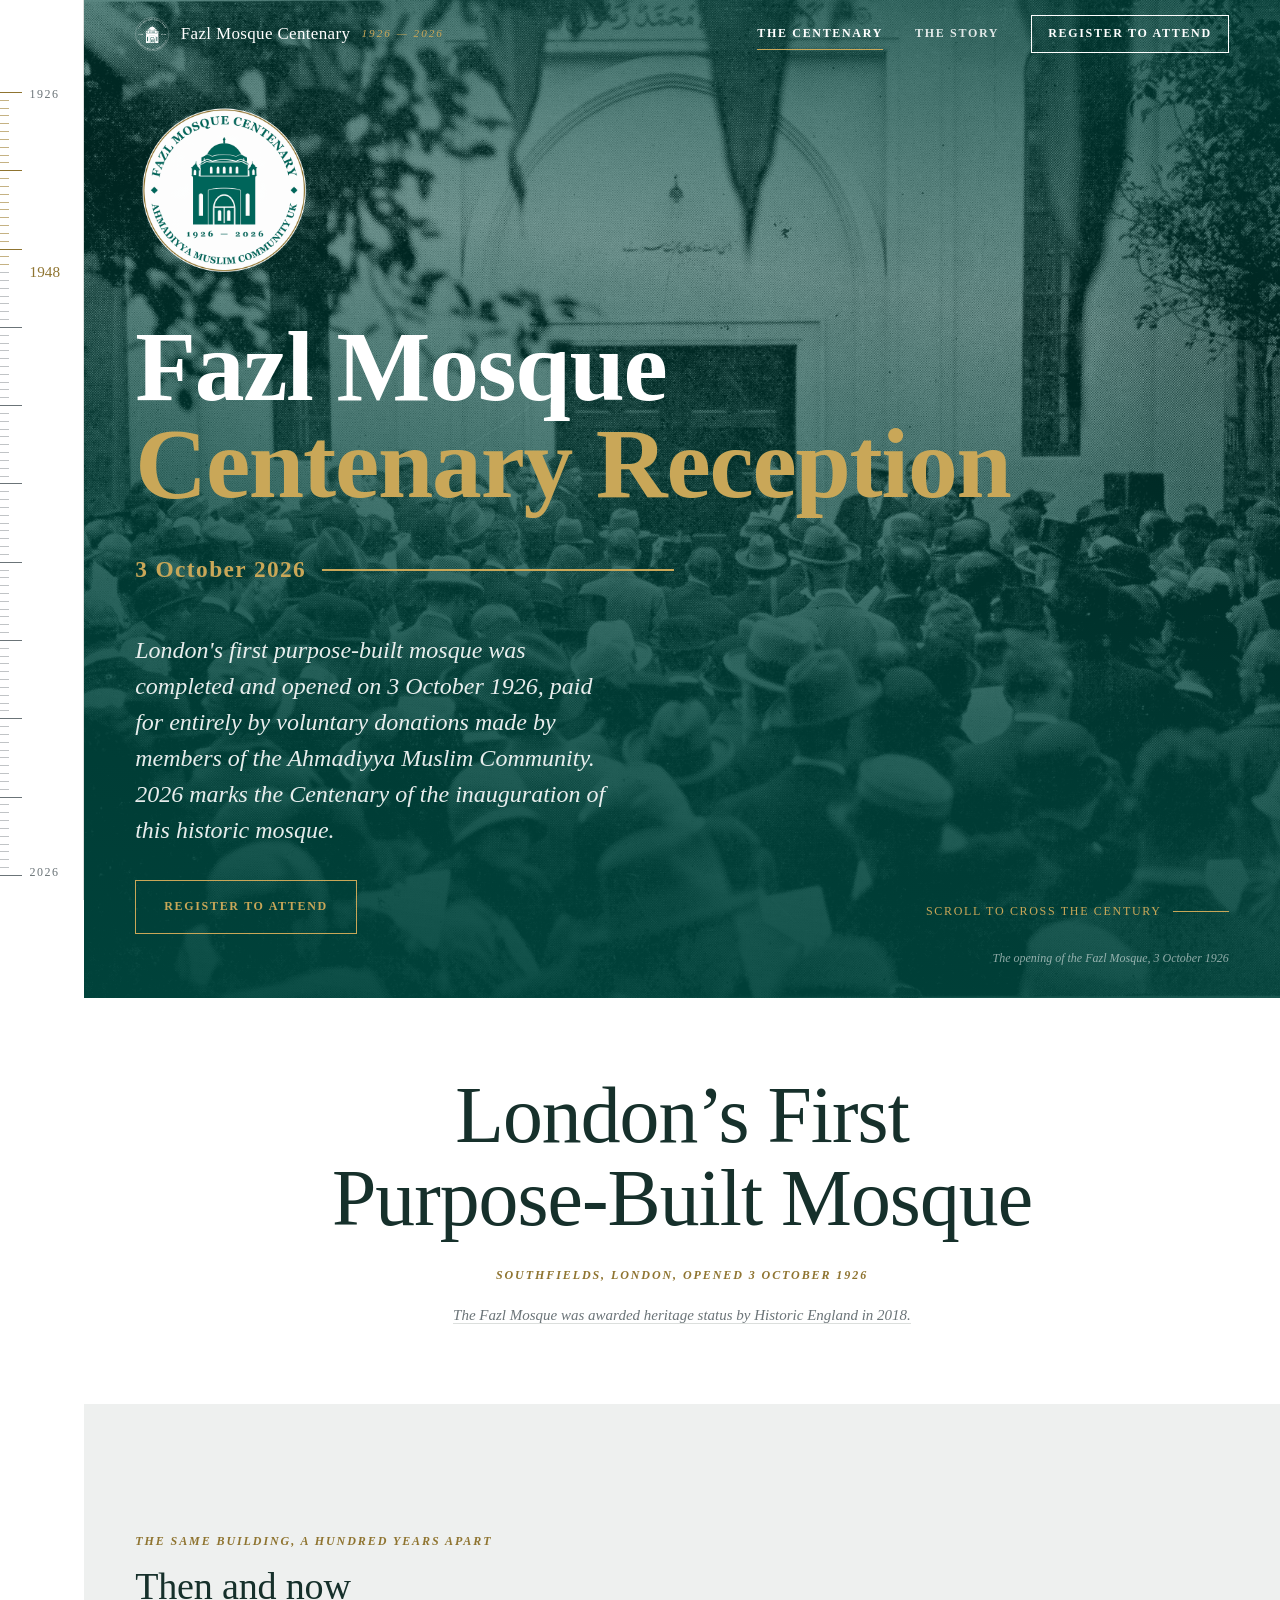
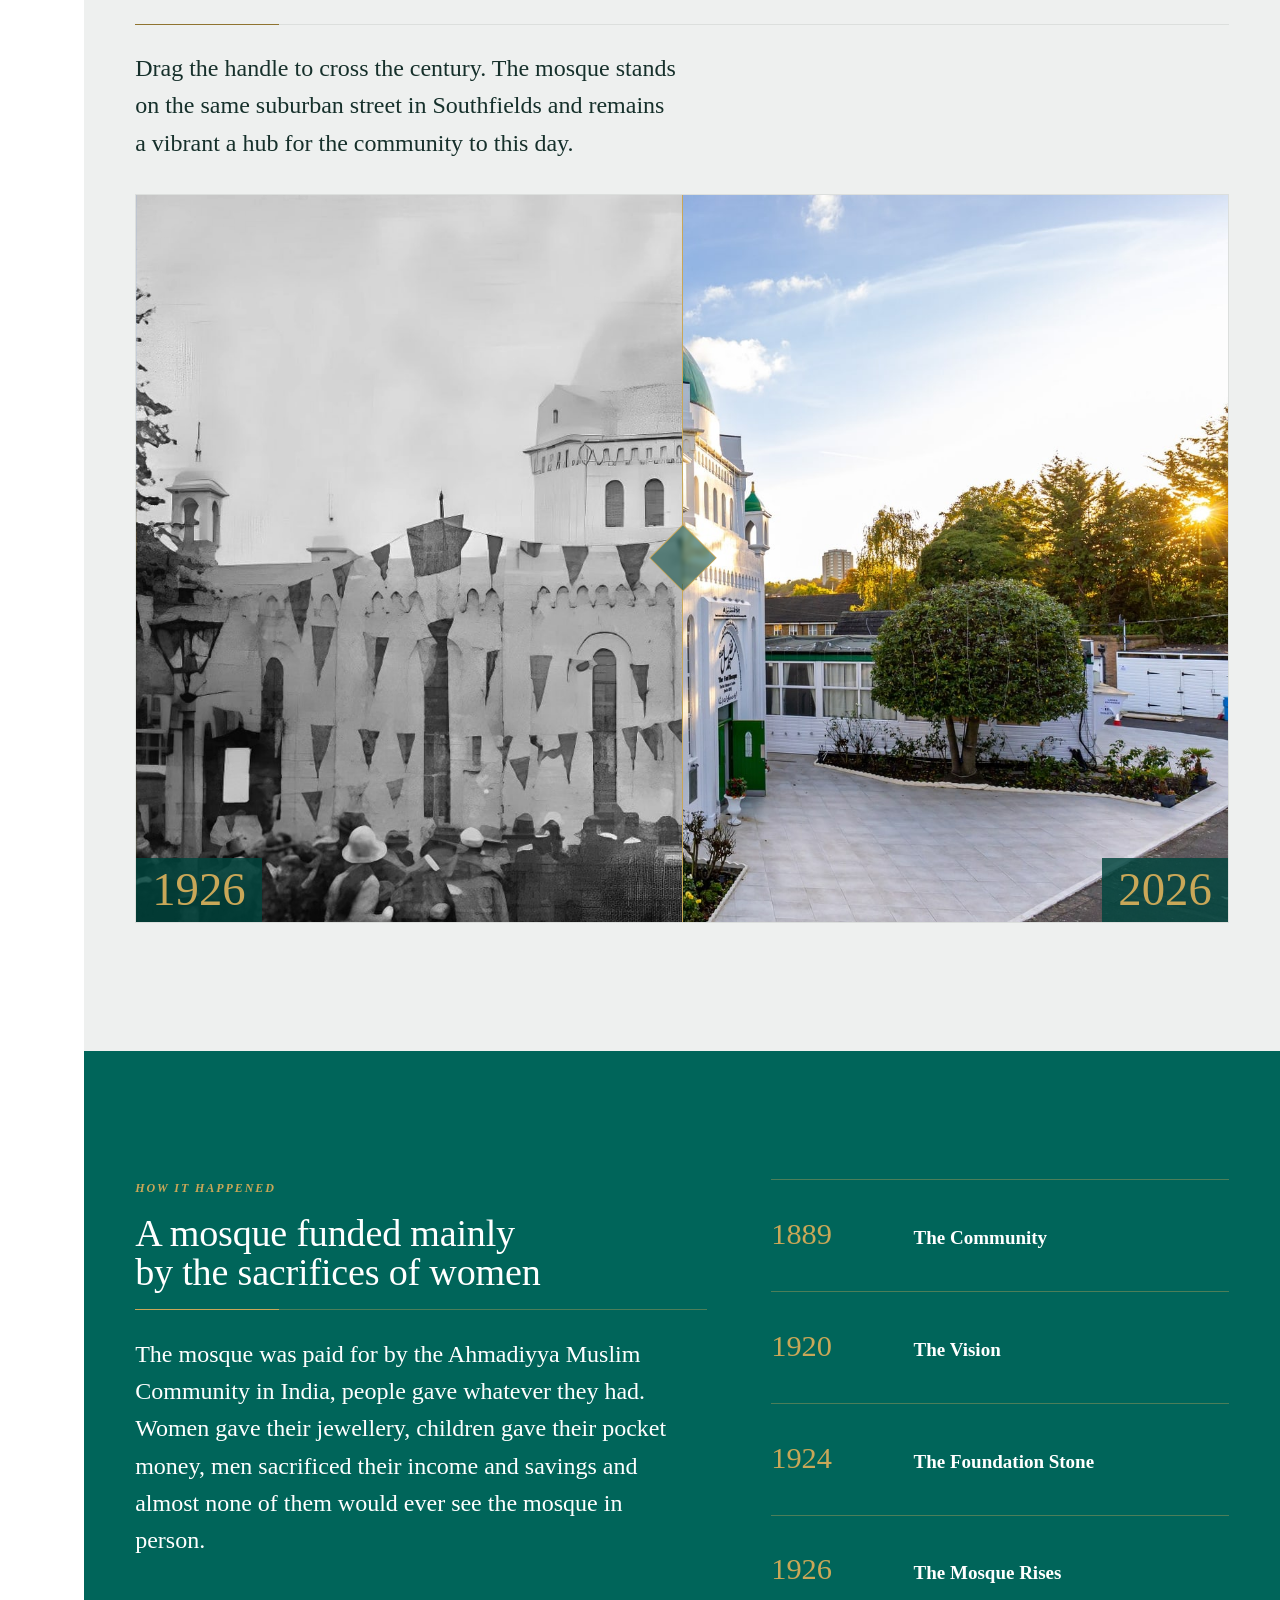
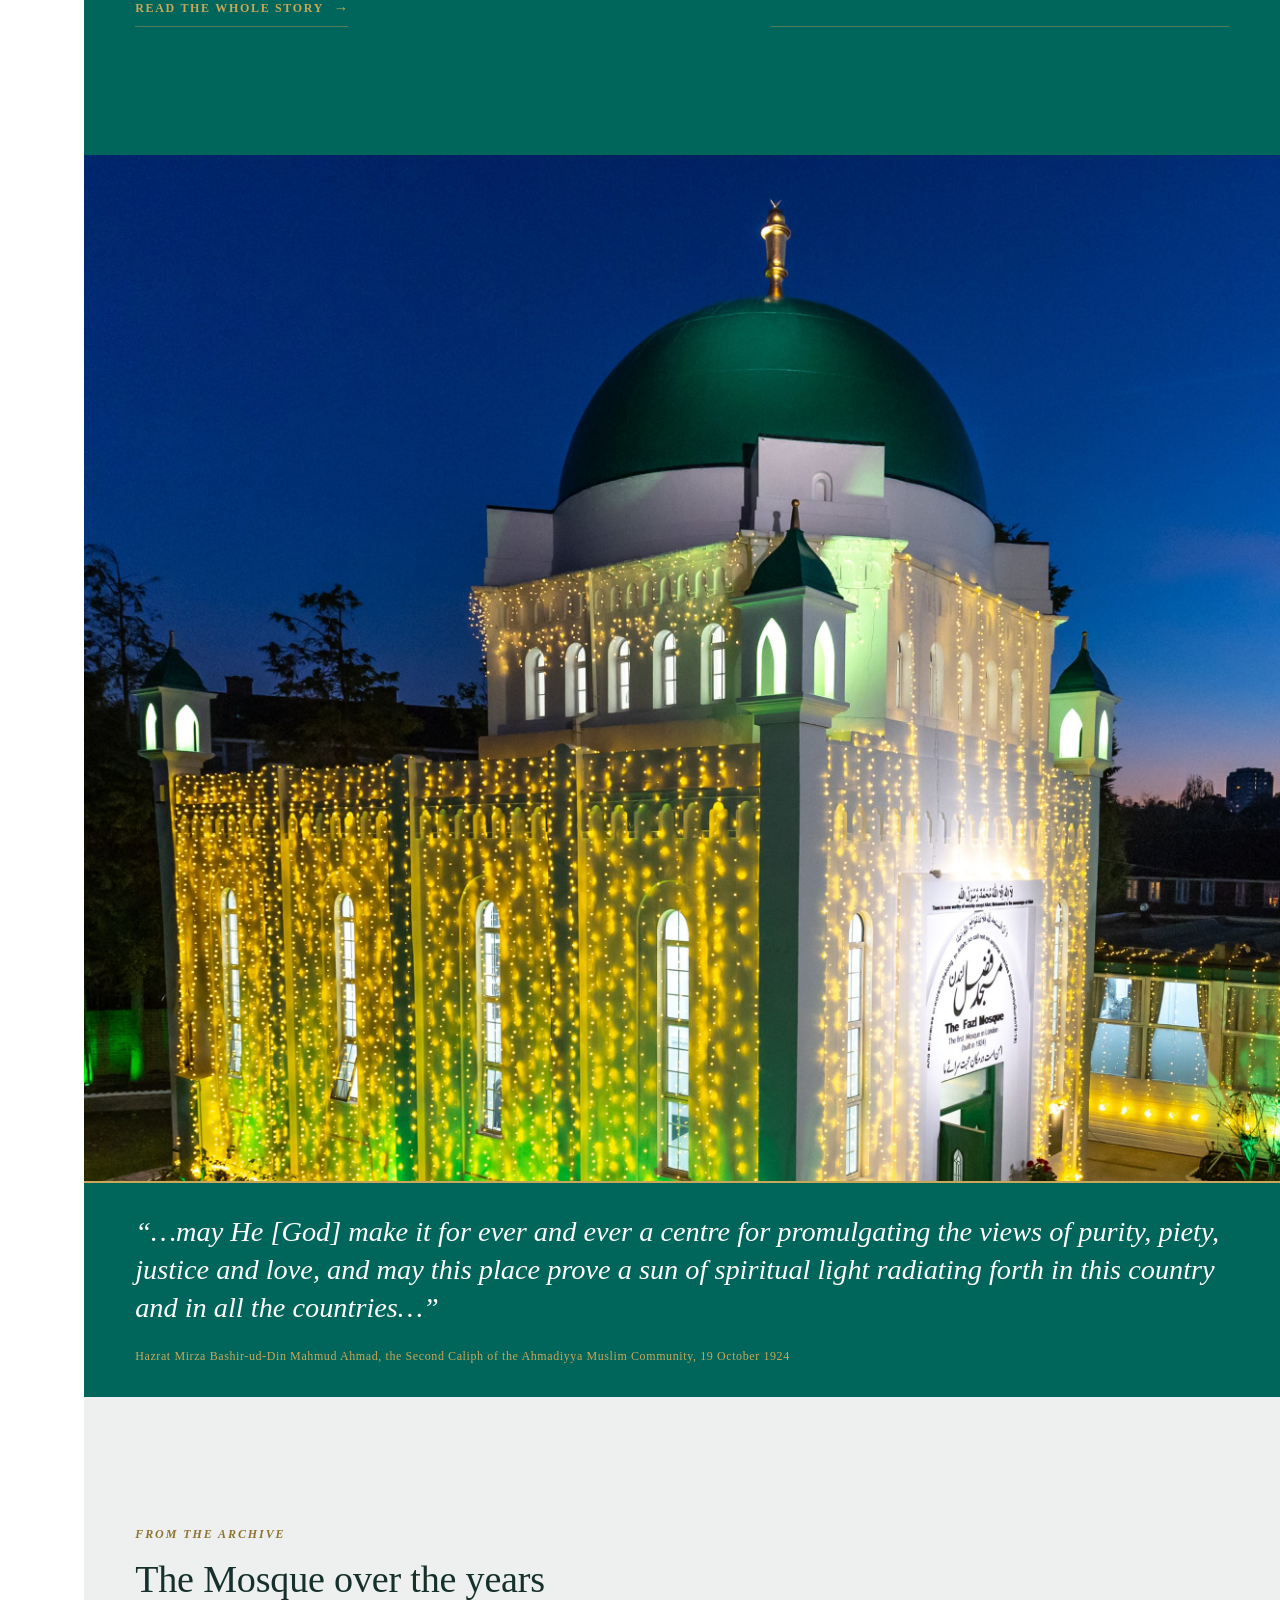
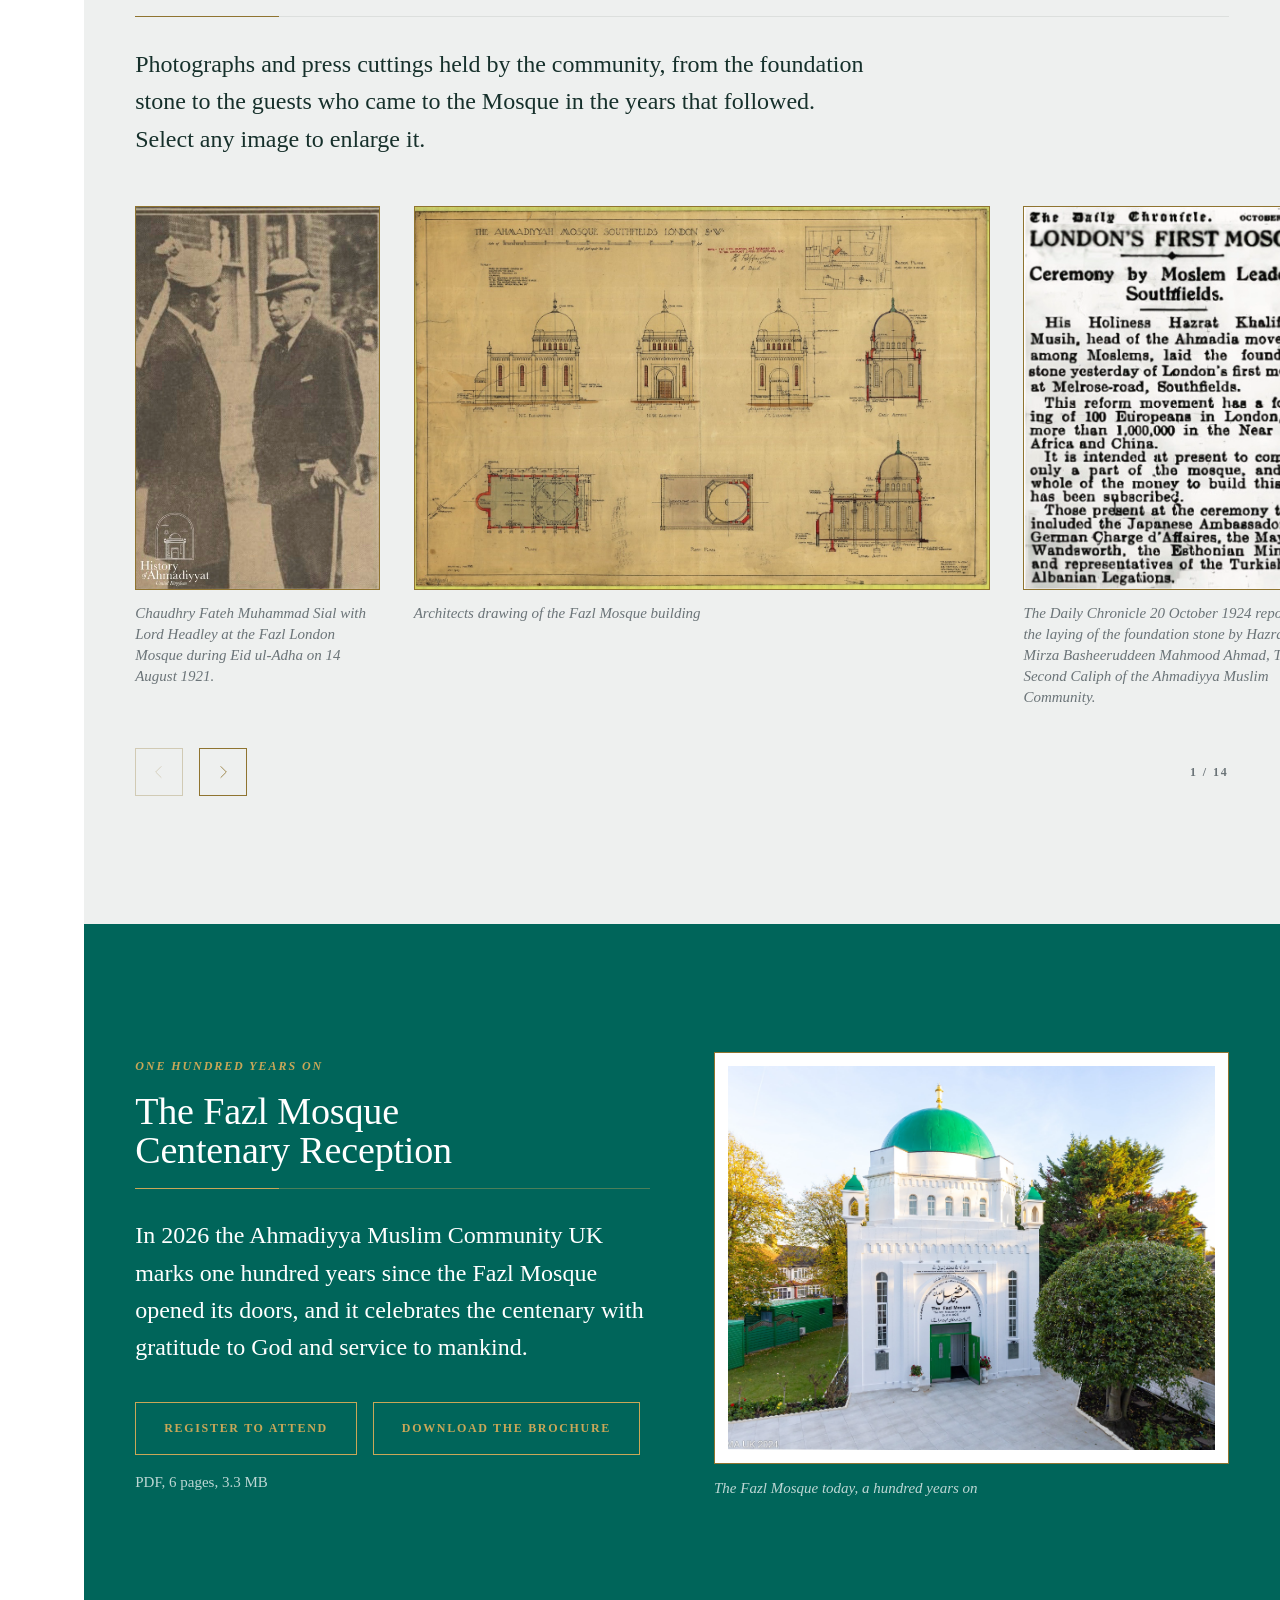
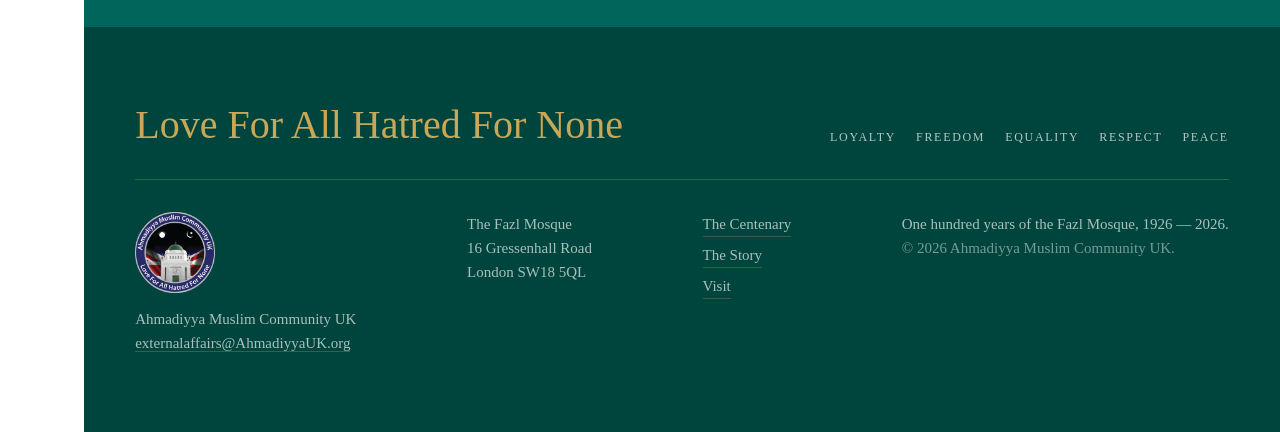
==== commit 489fb5a8: "Images added and a quote removed" ====
--- a/index.html
+++ b/index.html
@@ -392,6 +392,17 @@
                   on 14 August 1921.</figcaption>
               </figure>
             </li>
+            <li class="gallery-slide" style="--ar: 1.5011">
+              <figure class="gallery-figure">
+                <button class="gallery-open" type="button"
+                  aria-label="Enlarge: Architects drawing of the Fazl Mosque building">
+                  <img src="./assets/gallery/architects-drawing.jpg"
+                    alt="Architects drawing of the Fazl Mosque building"
+                    width="1399" height="932" loading="lazy" decoding="async" />
+                </button>
+                <figcaption>Architects drawing of the Fazl Mosque building</figcaption>
+              </figure>
+            </li>
             <li class="gallery-slide" style="--ar: 0.7863">
               <figure class="gallery-figure">
                 <button class="gallery-open" type="button"
@@ -520,6 +531,30 @@
                 </button>
                 <figcaption>Lord Lloyd and LS Amery meets Hazrat Mirza Nasir Ahmad at Eid reception at The Fazl Mosque.
                 </figcaption>
+              </figure>
+            </li>
+            <li class="gallery-slide" style="--ar: 1.4898">
+              <figure class="gallery-figure">
+                <button class="gallery-open" type="button"
+                  aria-label="Enlarge: HRH Prince Edward visiting the Fazl Mosque"
+                  data-full="./assets/gallery/full/prince-edward-visit.jpg" data-full-w="2598" data-full-h="1744">
+                  <img src="./assets/gallery/prince-edward-visit.jpg"
+                    alt="HRH Prince Edward visiting the Fazl Mosque"
+                    width="1600" height="1074" loading="lazy" decoding="async" />
+                </button>
+                <figcaption>HRH Prince Edward visiting the Fazl Mosque</figcaption>
+              </figure>
+            </li>
+            <li class="gallery-slide" style="--ar: 1.5009">
+              <figure class="gallery-figure">
+                <button class="gallery-open" type="button"
+                  aria-label="Enlarge: Fazl Mosque 100 years after the foundation stone was laid"
+                  data-full="./assets/gallery/full/fazl-mosque-100-years.jpg" data-full-w="2600" data-full-h="1733">
+                  <img src="./assets/gallery/fazl-mosque-100-years.jpg"
+                    alt="Fazl Mosque 100 years after the foundation stone was laid"
+                    width="1600" height="1066" loading="lazy" decoding="async" />
+                </button>
+                <figcaption>Fazl Mosque 100 years after the foundation stone was laid</figcaption>
               </figure>
             </li>
           </ul>
@@ -536,7 +571,7 @@
             </svg>
           </button>
           <p class="gallery-count" aria-live="polite">
-            <span data-gal="now">1</span> / 11
+            <span data-gal="now">1</span> / 14
           </p>
         </div>
       </div>
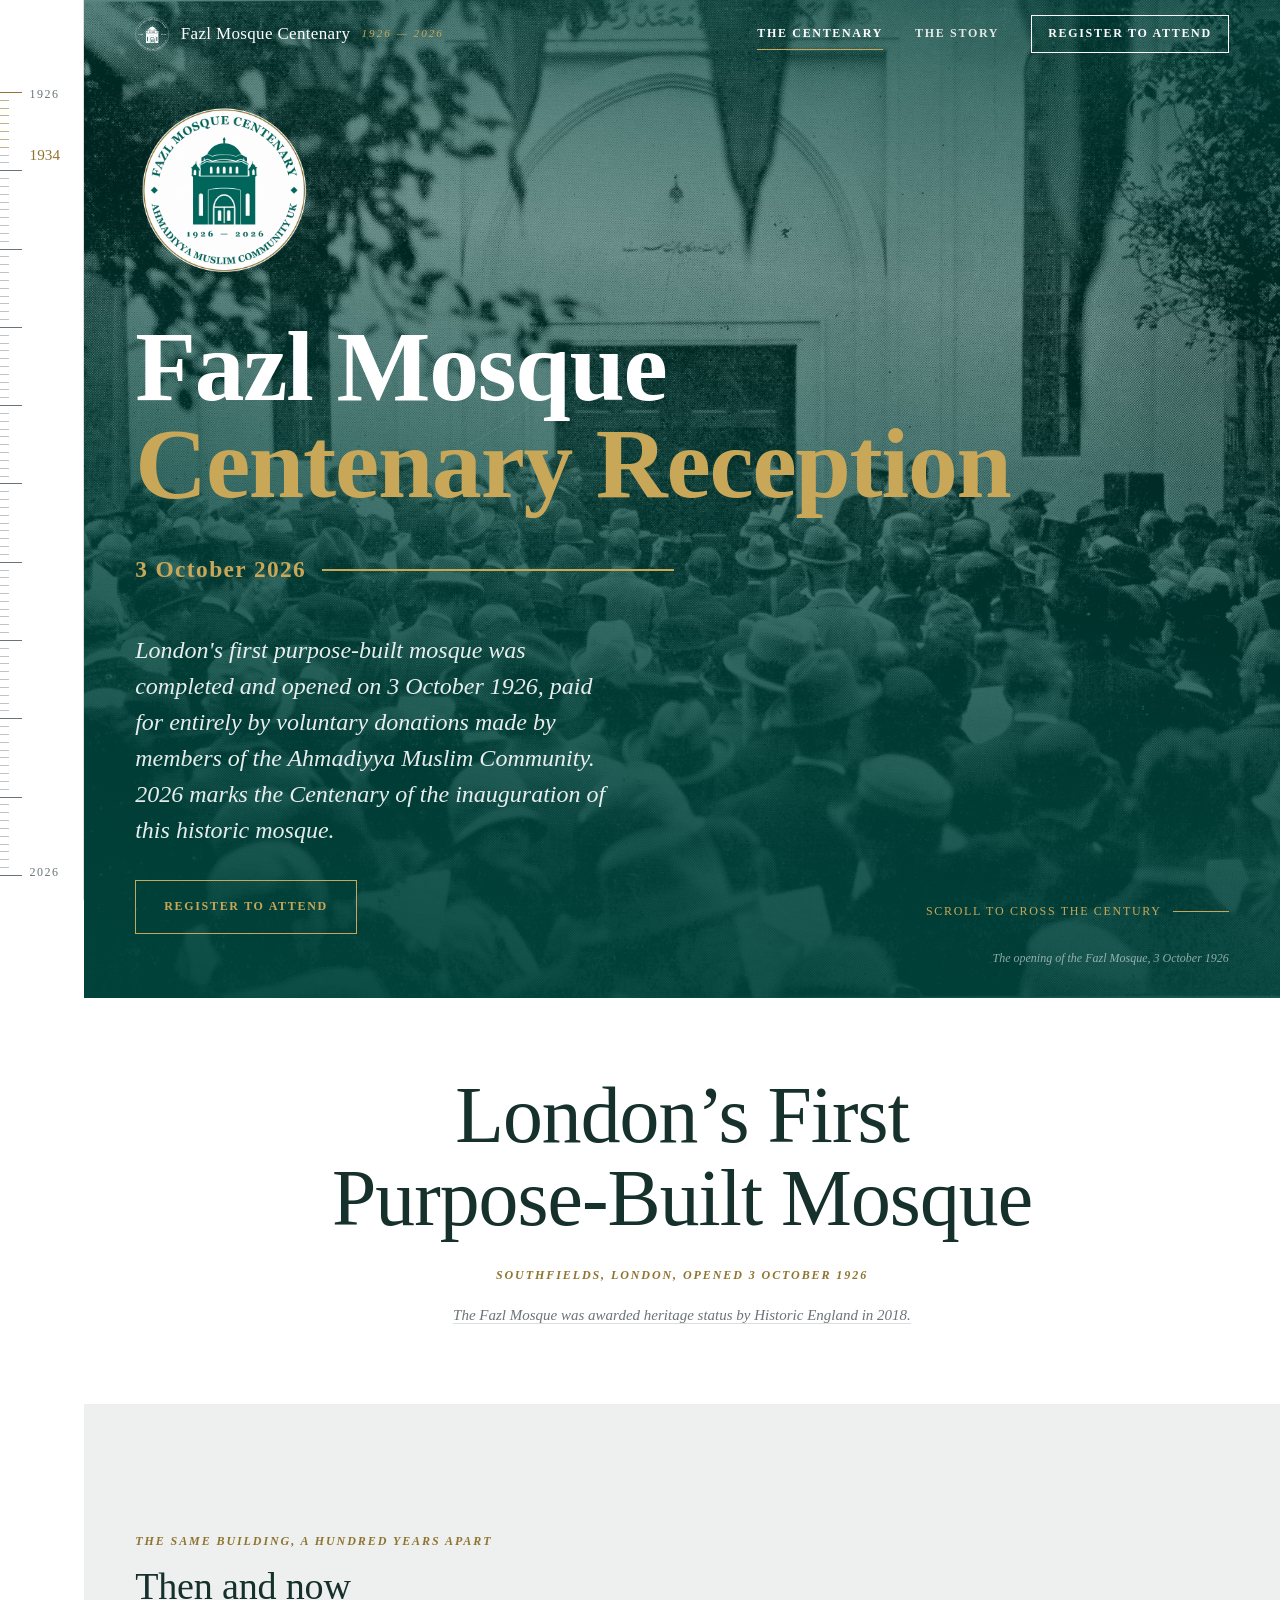
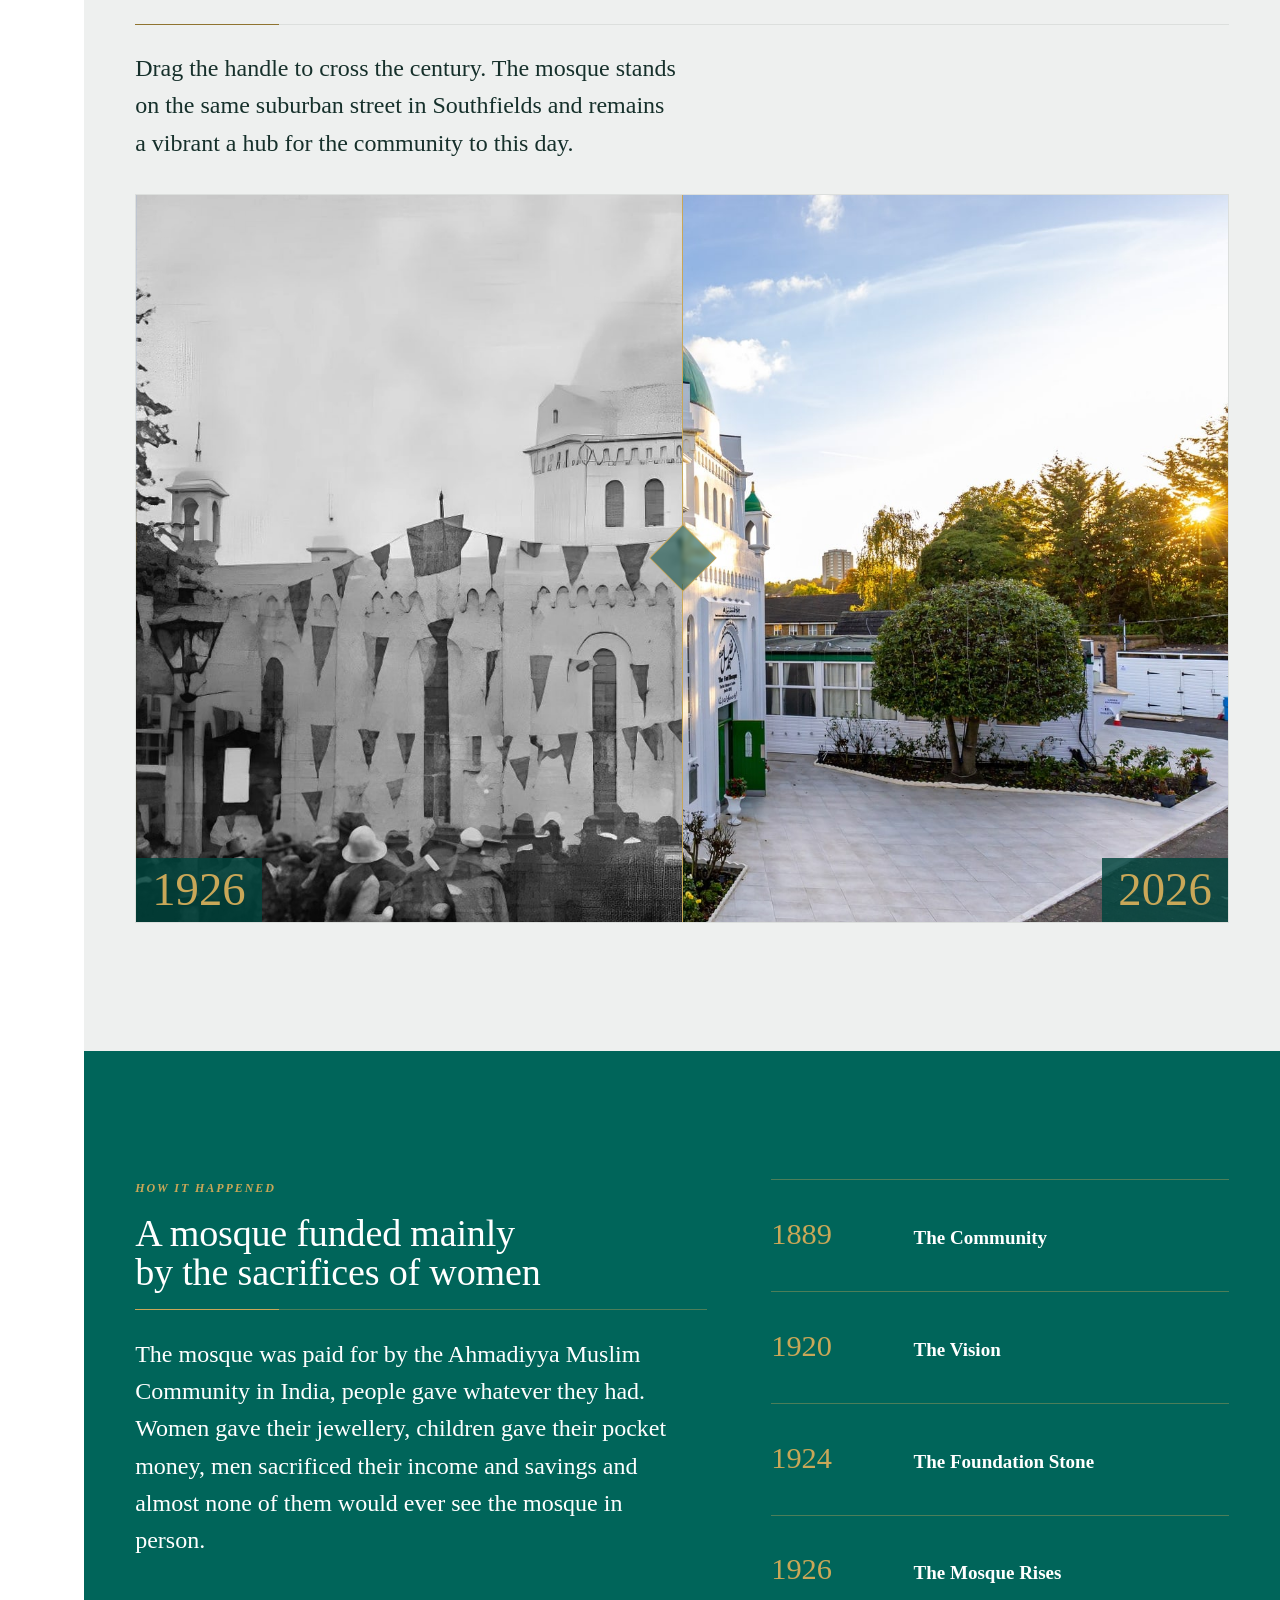
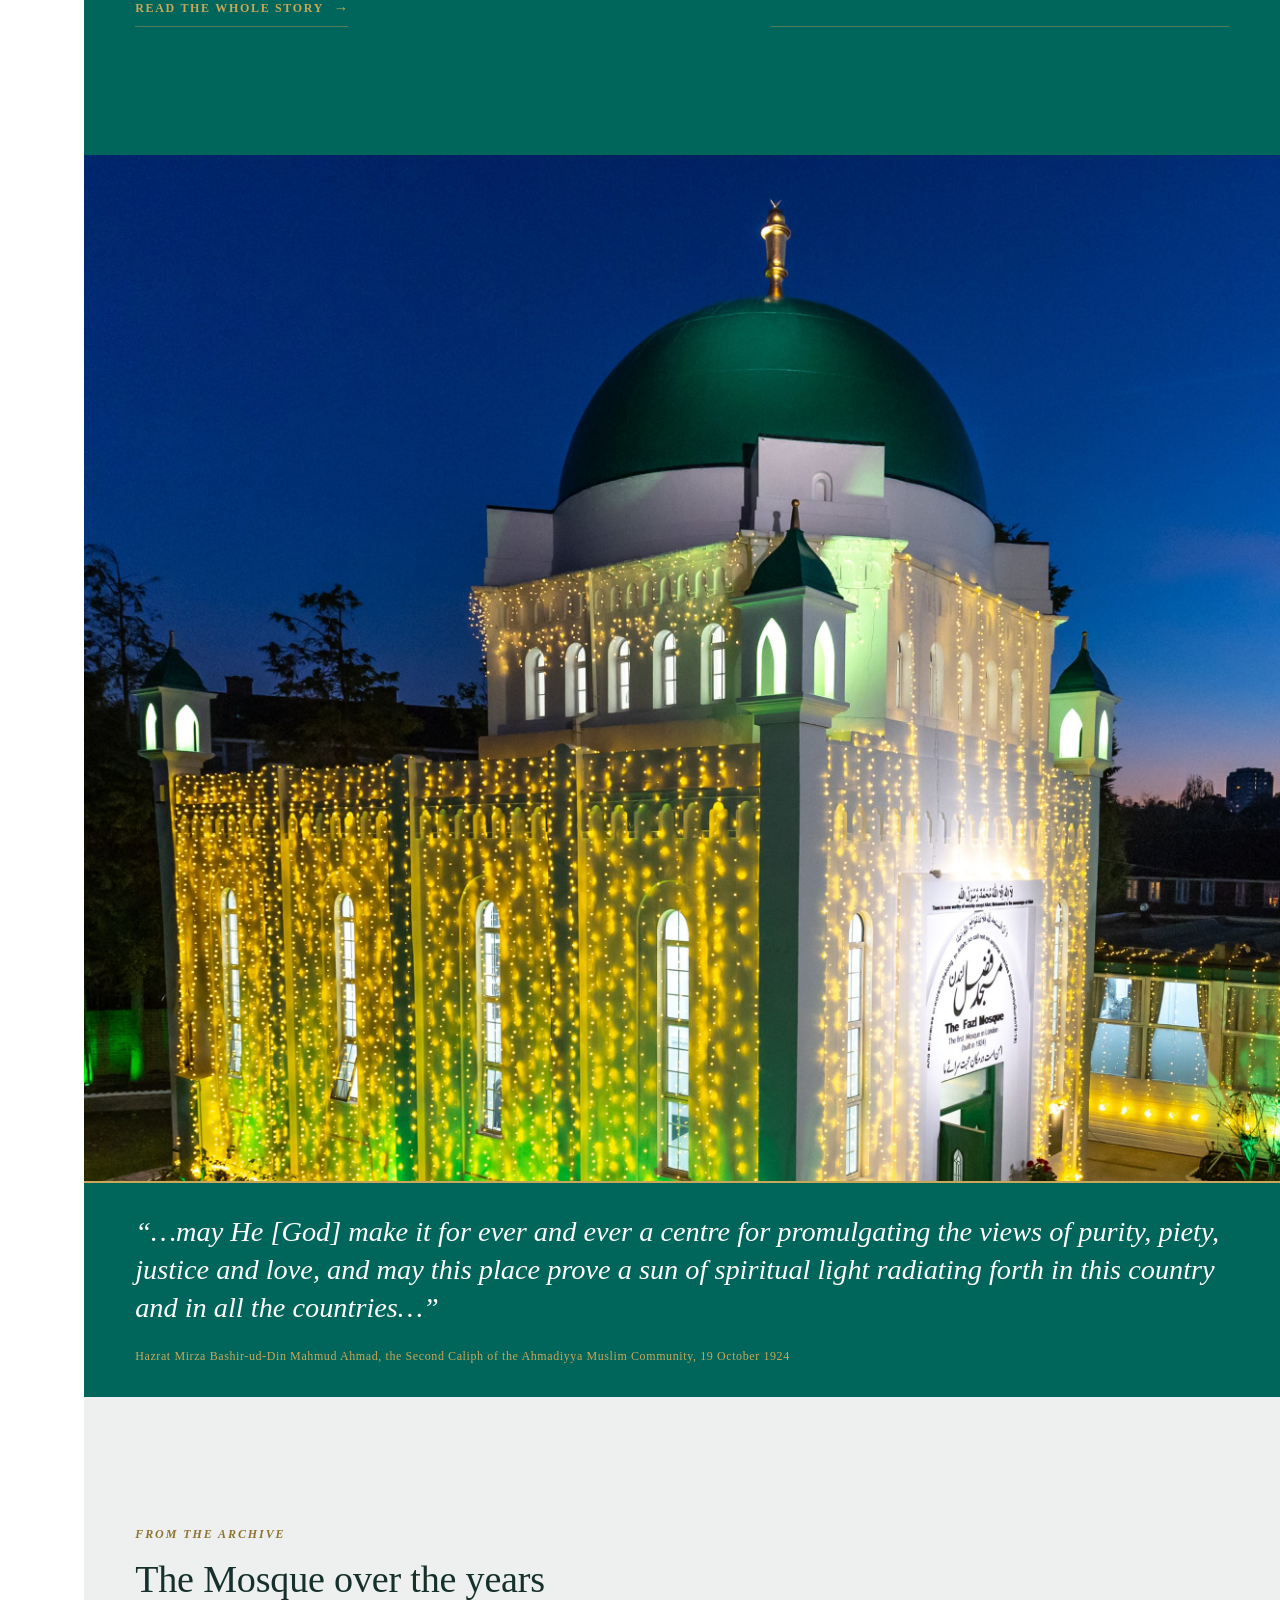
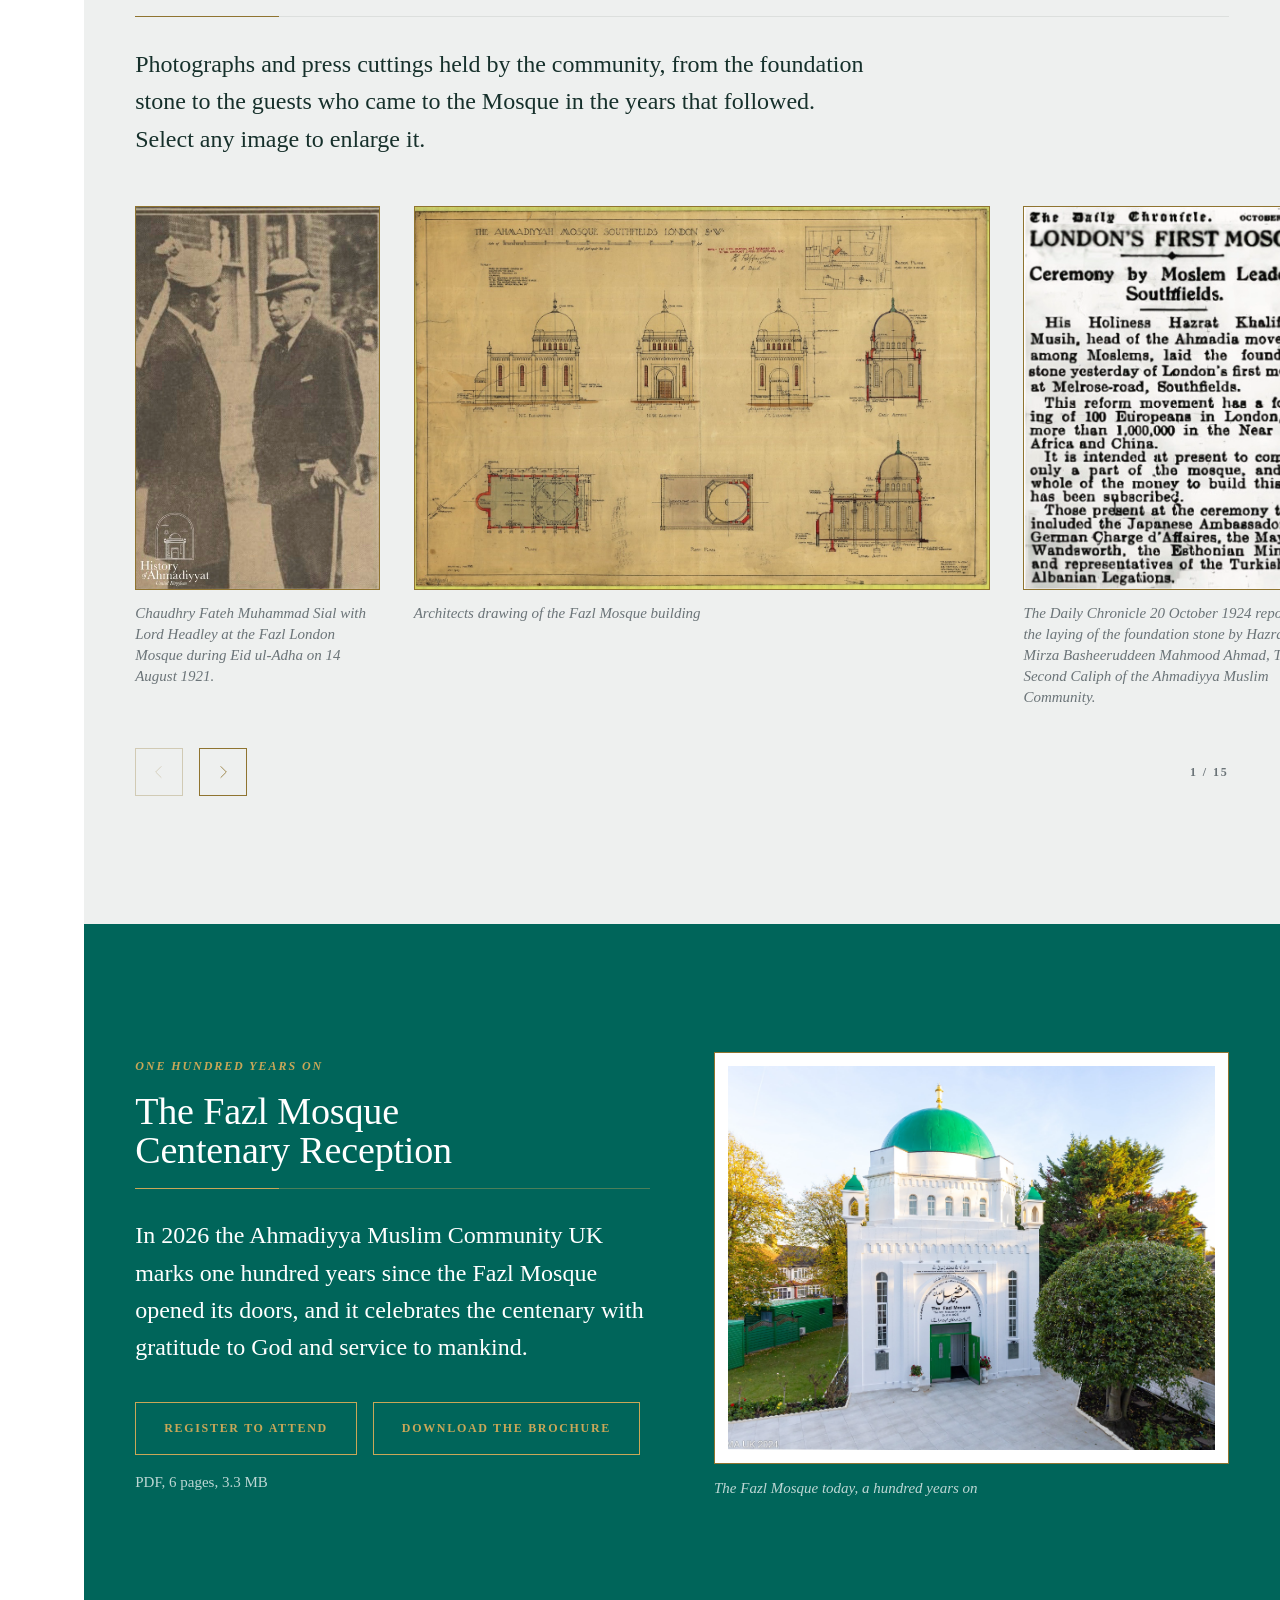
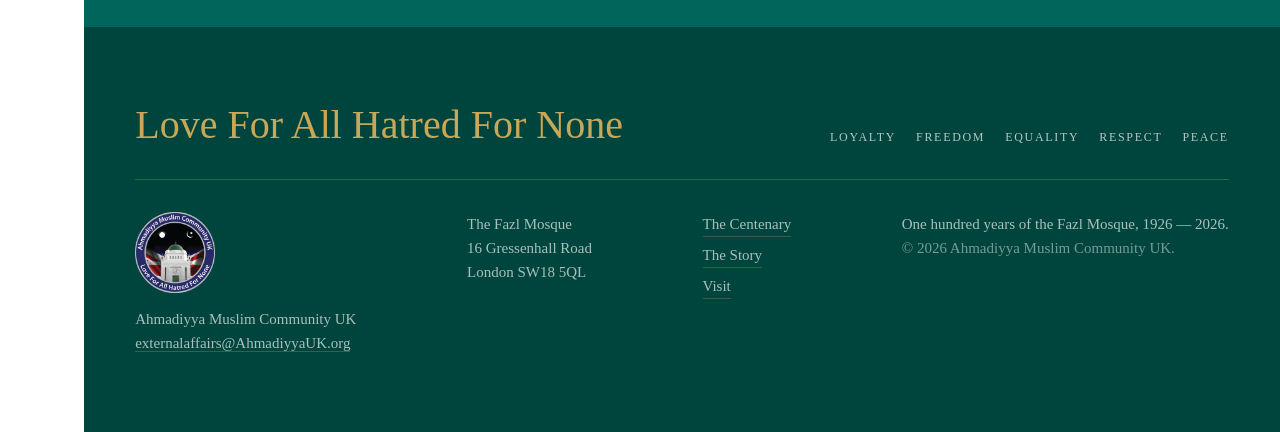
==== commit 2bd5c56c: "Image updates" ====
--- a/index.html
+++ b/index.html
@@ -506,6 +506,19 @@
                   1935</figcaption>
               </figure>
             </li>
+            <li class="gallery-slide" style="--ar: 1.2862">
+              <figure class="gallery-figure">
+                <button class="gallery-open" type="button"
+                  aria-label="Enlarge: HRH Prince Saud of Saudi Arabia with Imam Abdur Raheem Dard at a special reception at The Fazl Mosque on 10 July 1935"
+                  data-full="./assets/gallery/full/prince-saud-1935.jpg" data-full-w="2600" data-full-h="2022">
+                  <img src="./assets/gallery/prince-saud-1935.jpg"
+                    alt="HRH Prince Saud of Saudi Arabia with Imam Abdur Raheem Dard at a special reception at The Fazl Mosque on 10 July 1935"
+                    width="1600" height="1244" loading="lazy" decoding="async" />
+                </button>
+                <figcaption>HRH Prince Saud of Saudi Arabia with Imam Abdur Raheem Dard at a special reception at The
+                  Fazl Mosque on 10 July 1935</figcaption>
+              </figure>
+            </li>
             <li class="gallery-slide" style="--ar: 1.6244">
               <figure class="gallery-figure">
                 <button class="gallery-open" type="button"
@@ -533,28 +546,28 @@
                 </figcaption>
               </figure>
             </li>
+            <li class="gallery-slide" style="--ar: 1.5733">
+              <figure class="gallery-figure">
+                <button class="gallery-open" type="button" aria-label="Enlarge: The Fazl Mosque lit up to mark the Diamond Jubilee of HM Queen Elizabeth II"
+                  data-full="./assets/gallery/full/diamond-jubilee.jpg" data-full-w="2624" data-full-h="1668">
+                  <img src="./assets/gallery/diamond-jubilee.jpg"
+                    alt="The Fazl Mosque lit up to mark the Diamond Jubilee of HM Queen Elizabeth II"
+                    width="1600" height="1017" loading="lazy" decoding="async" />
+                </button>
+                <figcaption>The Fazl Mosque lit up to mark the Diamond Jubilee of HM Queen Elizabeth II</figcaption>
+              </figure>
+            </li>
             <li class="gallery-slide" style="--ar: 1.4898">
               <figure class="gallery-figure">
                 <button class="gallery-open" type="button"
-                  aria-label="Enlarge: HRH Prince Edward visiting the Fazl Mosque"
+                  aria-label="Enlarge: HRH Prince Edward walking in the grounds of The Fazl Mosque with His Holiness Hazrat Mirza Masroor Ahmad, Worldwide Head of the Ahmadiyya Muslim Community"
                   data-full="./assets/gallery/full/prince-edward-visit.jpg" data-full-w="2598" data-full-h="1744">
                   <img src="./assets/gallery/prince-edward-visit.jpg"
-                    alt="HRH Prince Edward visiting the Fazl Mosque"
+                    alt="HRH Prince Edward walking in the grounds of The Fazl Mosque with His Holiness Hazrat Mirza Masroor Ahmad, Worldwide Head of the Ahmadiyya Muslim Community"
                     width="1600" height="1074" loading="lazy" decoding="async" />
                 </button>
-                <figcaption>HRH Prince Edward visiting the Fazl Mosque</figcaption>
-              </figure>
-            </li>
-            <li class="gallery-slide" style="--ar: 1.5009">
-              <figure class="gallery-figure">
-                <button class="gallery-open" type="button"
-                  aria-label="Enlarge: Fazl Mosque 100 years after the foundation stone was laid"
-                  data-full="./assets/gallery/full/fazl-mosque-100-years.jpg" data-full-w="2600" data-full-h="1733">
-                  <img src="./assets/gallery/fazl-mosque-100-years.jpg"
-                    alt="Fazl Mosque 100 years after the foundation stone was laid"
-                    width="1600" height="1066" loading="lazy" decoding="async" />
-                </button>
-                <figcaption>Fazl Mosque 100 years after the foundation stone was laid</figcaption>
+                <figcaption>HRH Prince Edward walking in the grounds of The Fazl Mosque with His Holiness Hazrat Mirza
+                  Masroor Ahmad, Worldwide Head of the Ahmadiyya Muslim Community</figcaption>
               </figure>
             </li>
           </ul>
@@ -571,7 +584,7 @@
             </svg>
           </button>
           <p class="gallery-count" aria-live="polite">
-            <span data-gal="now">1</span> / 14
+            <span data-gal="now">1</span> / 15
           </p>
         </div>
       </div>
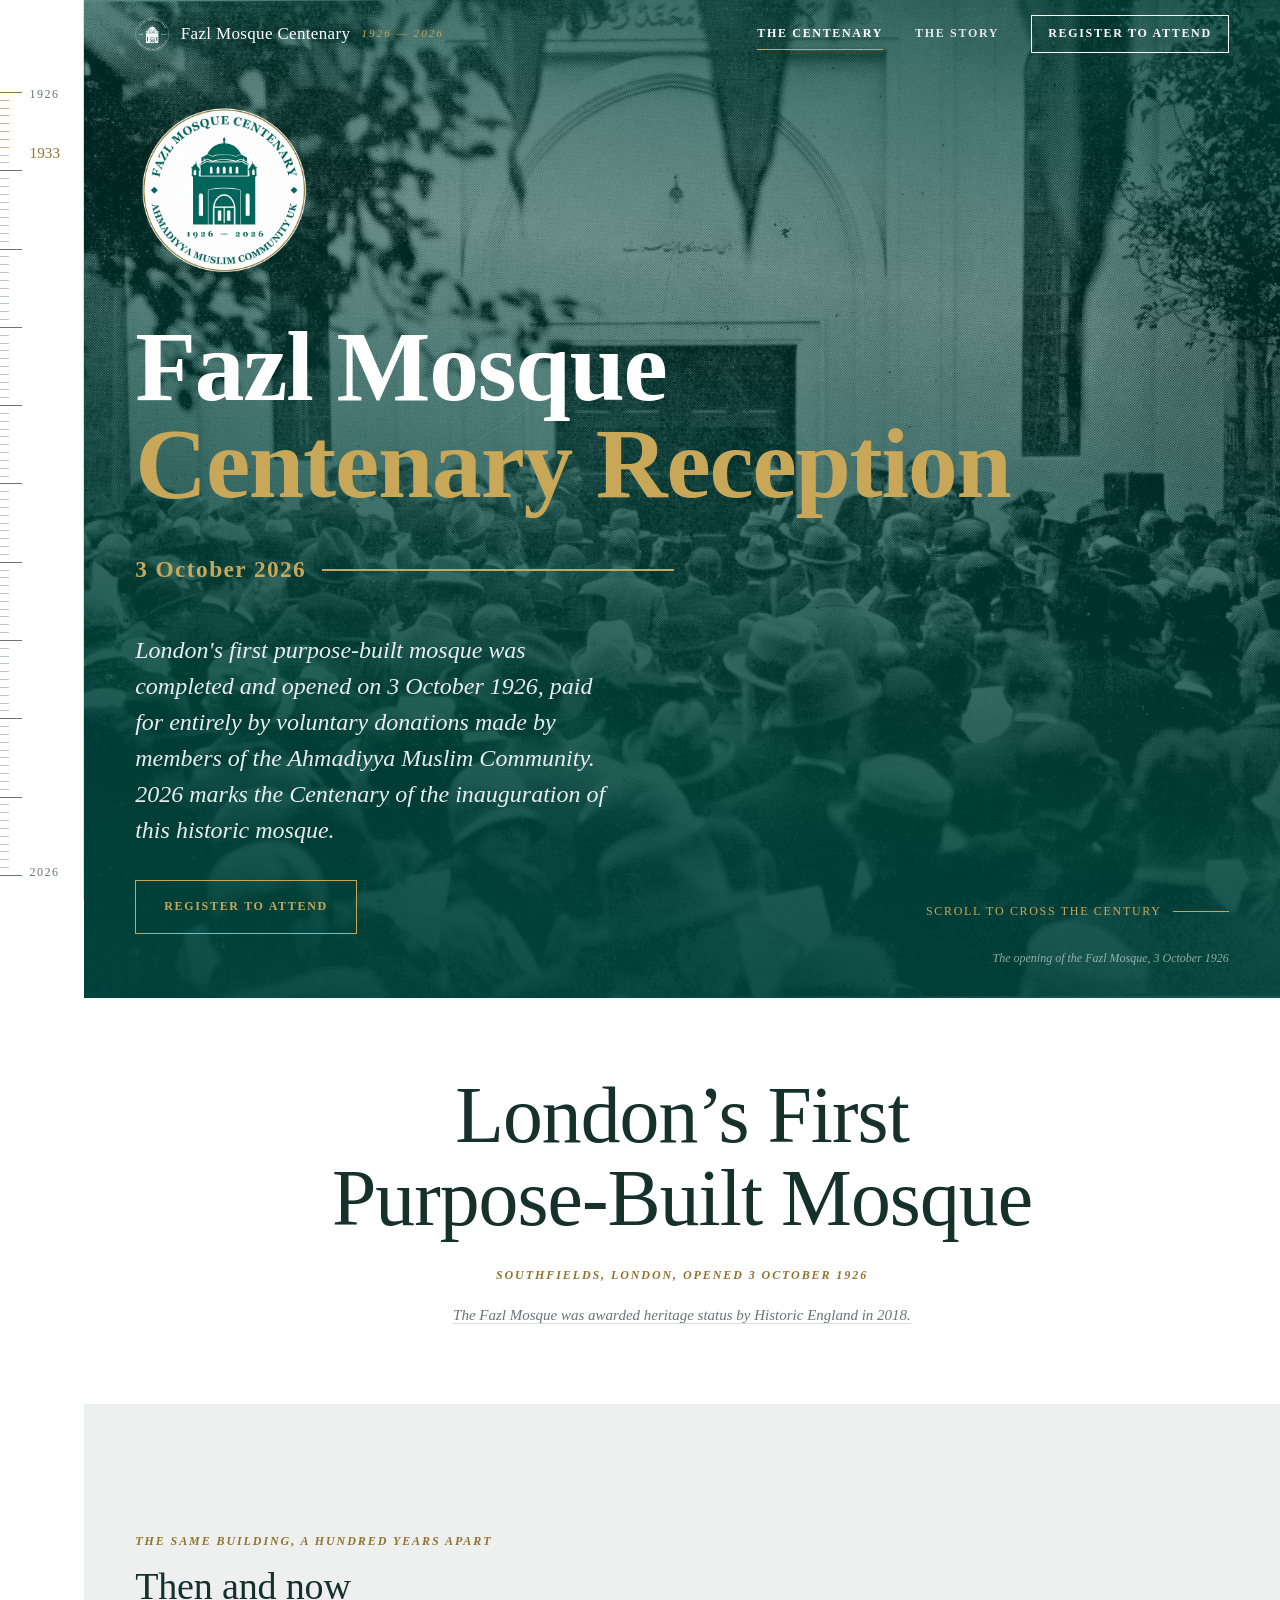
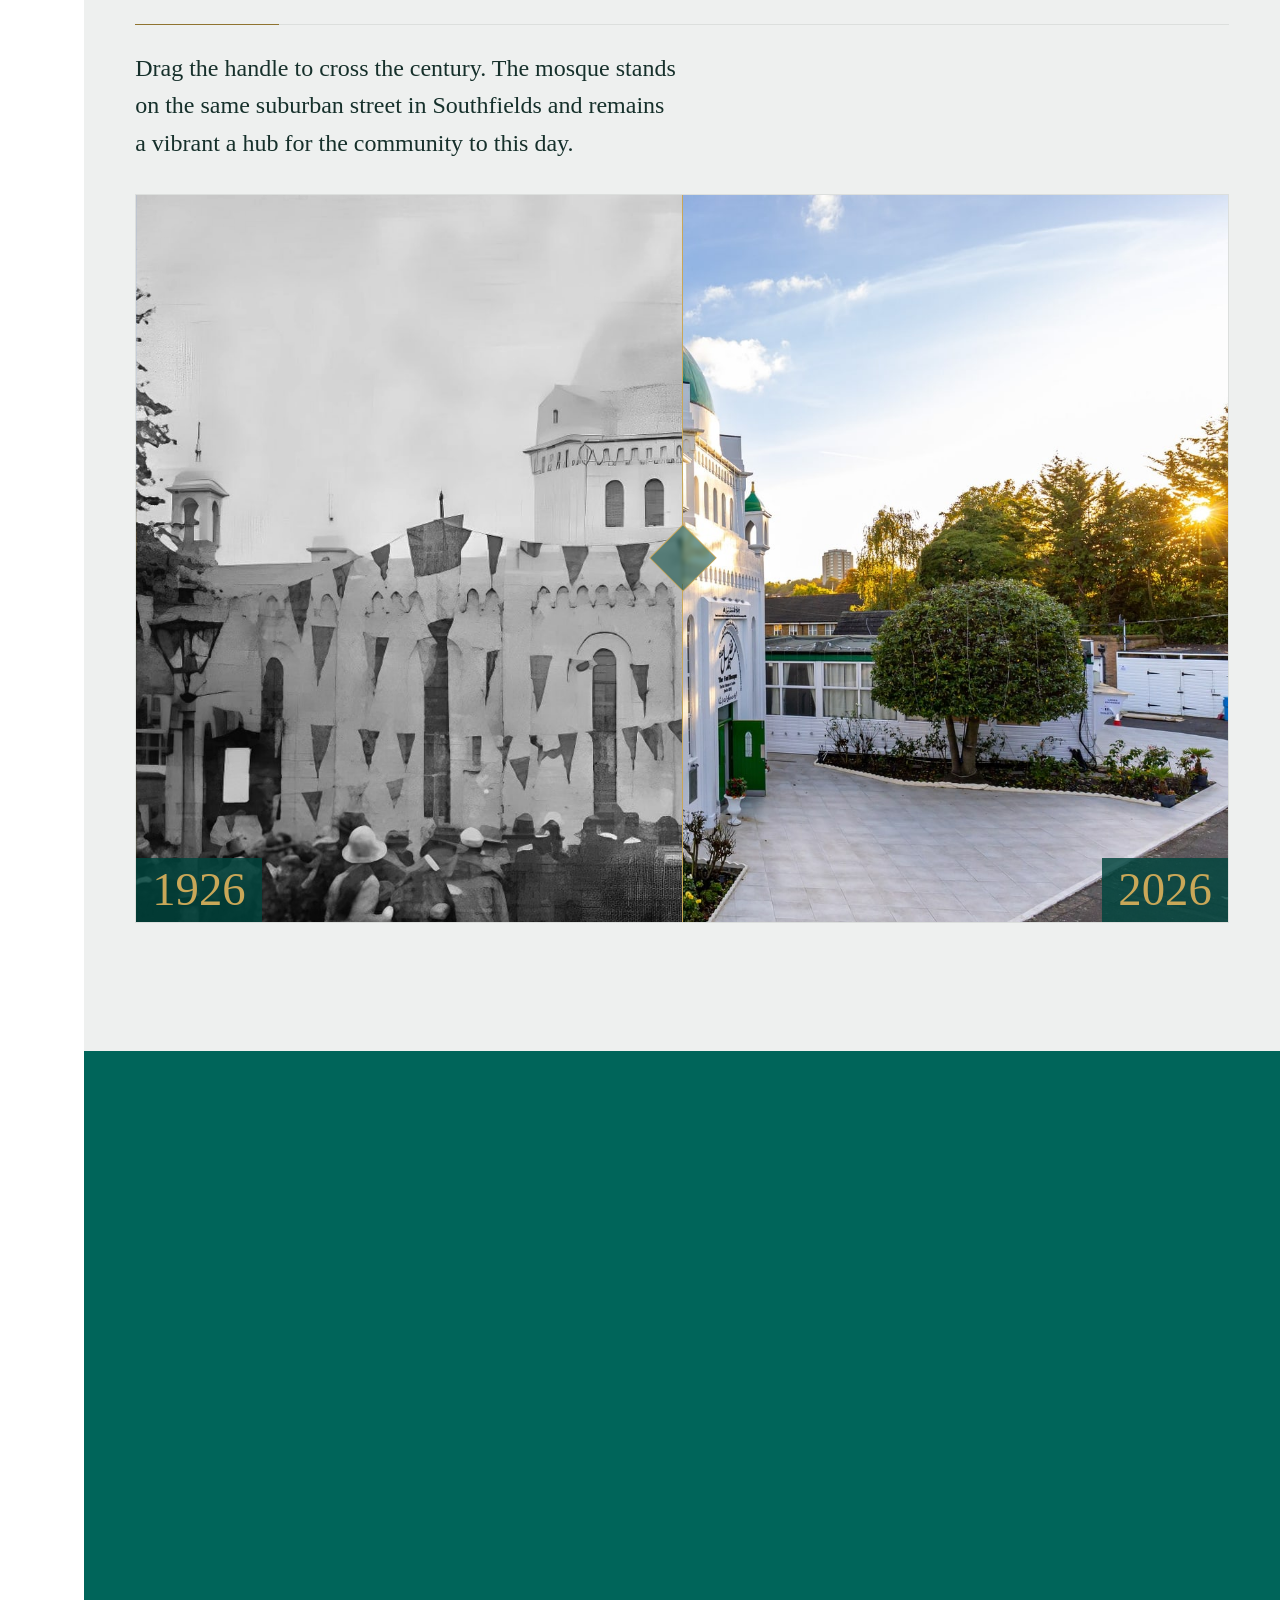
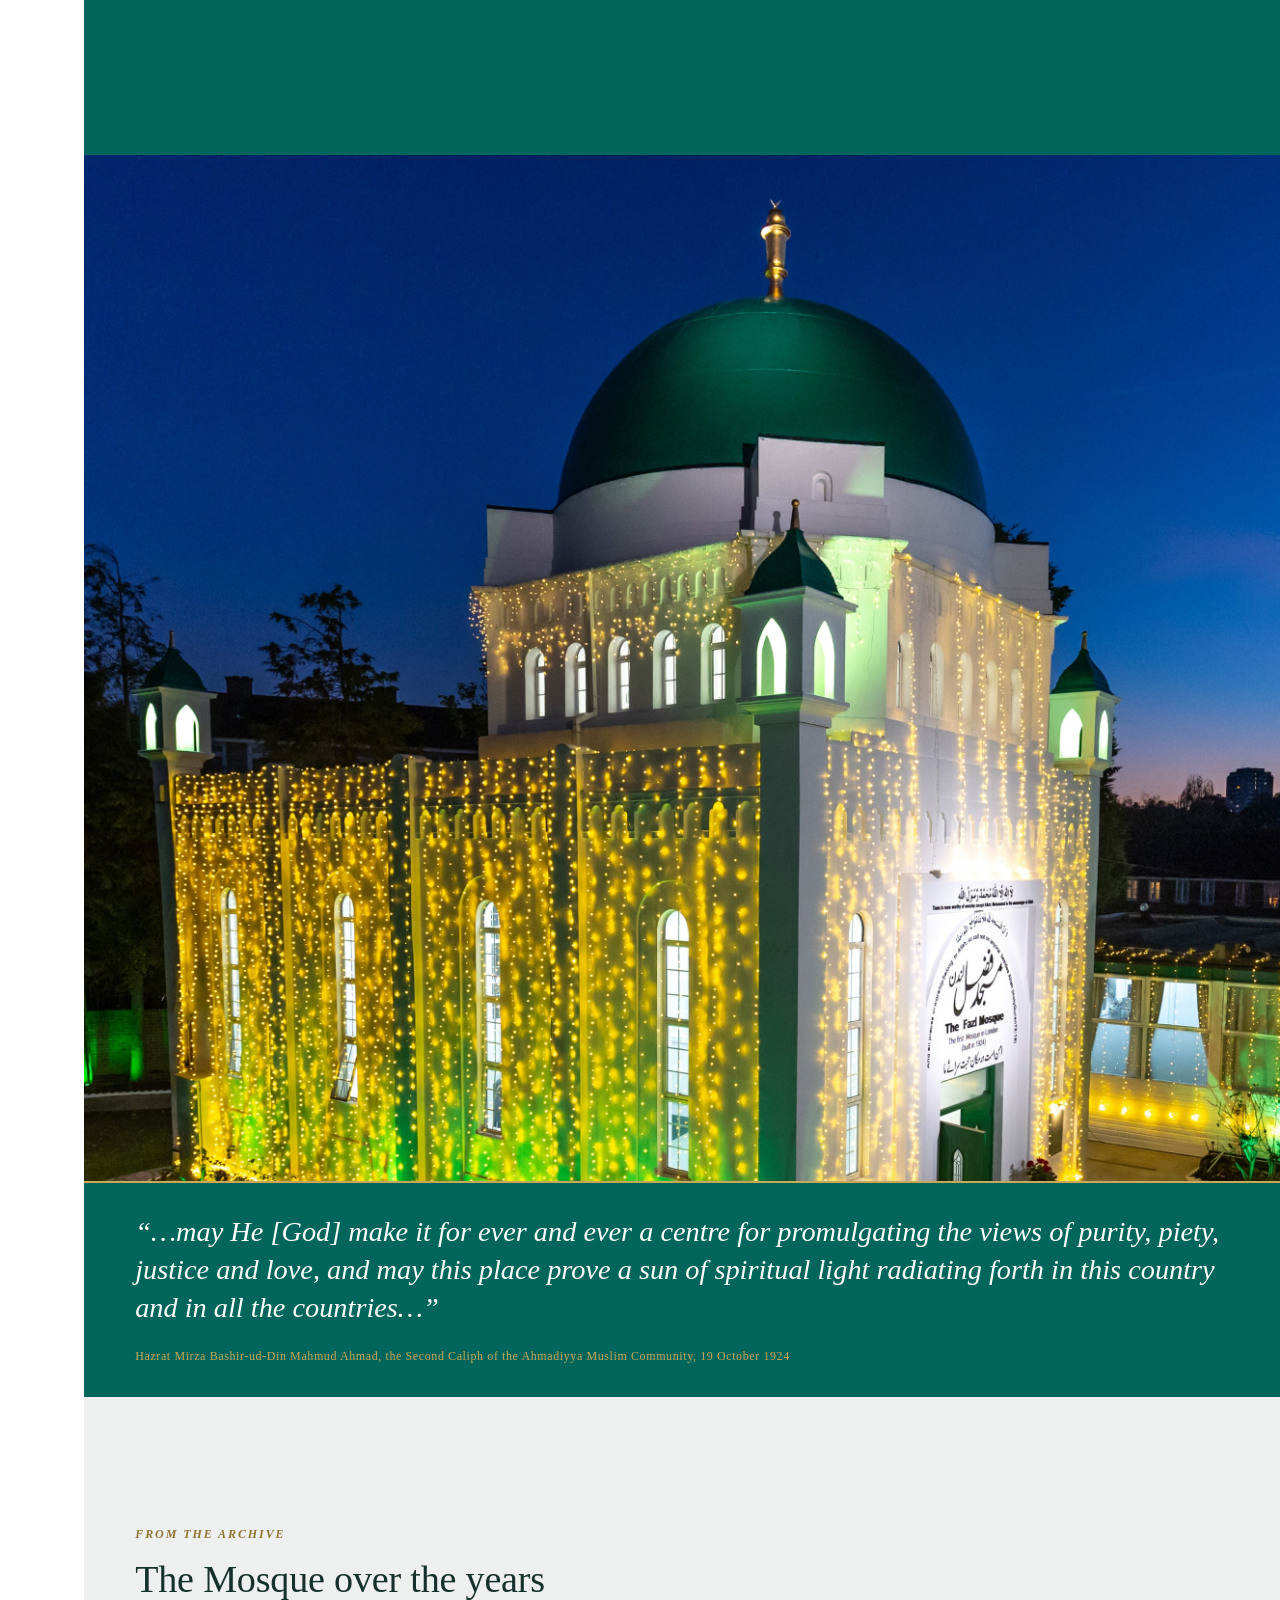
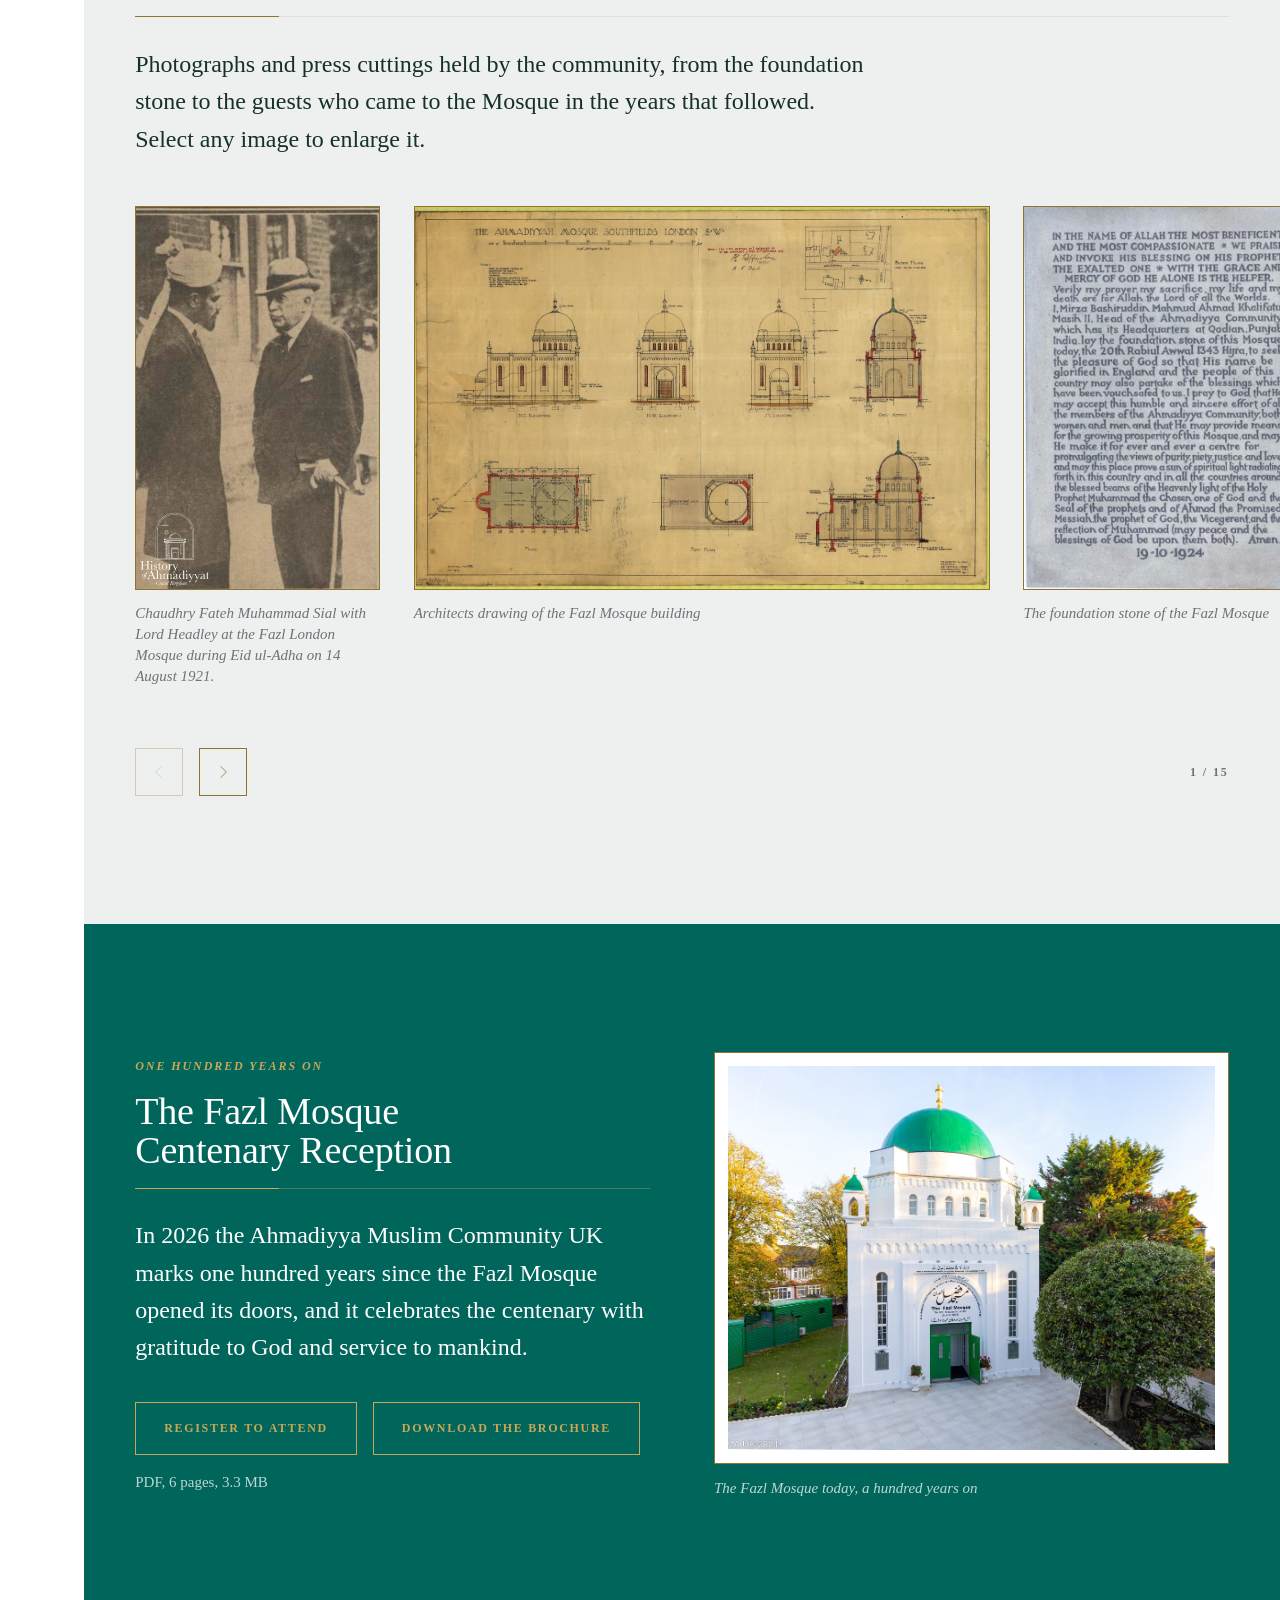
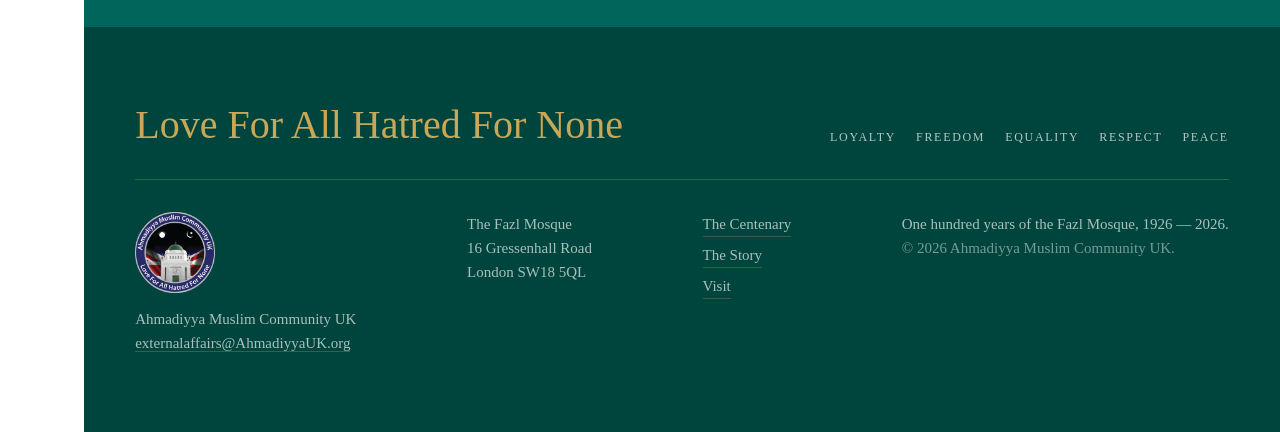
==== commit fb2a5b40: "Updates" ====
--- a/index.html
+++ b/index.html
@@ -403,6 +403,15 @@
                 <figcaption>Architects drawing of the Fazl Mosque building</figcaption>
               </figure>
             </li>
+            <li class="gallery-slide" style="--ar: 0.7308">
+              <figure class="gallery-figure">
+                <button class="gallery-open" type="button" aria-label="Enlarge: The foundation stone of the Fazl Mosque">
+                  <img src="./assets/gallery/foundation-stone.jpg" alt="The foundation stone of the Fazl Mosque"
+                    width="1216" height="1664" loading="lazy" decoding="async" />
+                </button>
+                <figcaption>The foundation stone of the Fazl Mosque</figcaption>
+              </figure>
+            </li>
             <li class="gallery-slide" style="--ar: 0.7863">
               <figure class="gallery-figure">
                 <button class="gallery-open" type="button"
@@ -491,19 +500,6 @@
                   by Imam Dard, Jinnah addressed the audience on &ldquo;India of the Future,&rdquo; discussing
                   self-government and India’s political future. Sources: Evening Standard, 7 April 1933, and Civil &
                   Military Gazette; the latter report is credited to Reuters.</figcaption>
-              </figure>
-            </li>
-            <li class="gallery-slide" style="--ar: 0.7606">
-              <figure class="gallery-figure">
-                <button class="gallery-open" type="button"
-                  aria-label="Enlarge: HRH Prince Faisal al Saud (left), later King of Saudi Arabia, visiting the Fazl Mosque in 1935"
-                  data-full="./assets/gallery/full/prince-faisal-1935.jpg" data-full-w="1979" data-full-h="2600">
-                  <img src="./assets/gallery/prince-faisal-1935.jpg"
-                    alt="HRH Prince Faisal al Saud (left), later King of Saudi Arabia, visiting the Fazl Mosque in 1935"
-                    width="1217" height="1600" loading="lazy" decoding="async" />
-                </button>
-                <figcaption>HRH Prince Faisal al Saud (left), later King of Saudi Arabia, visiting the Fazl Mosque in
-                  1935</figcaption>
               </figure>
             </li>
             <li class="gallery-slide" style="--ar: 1.2862">
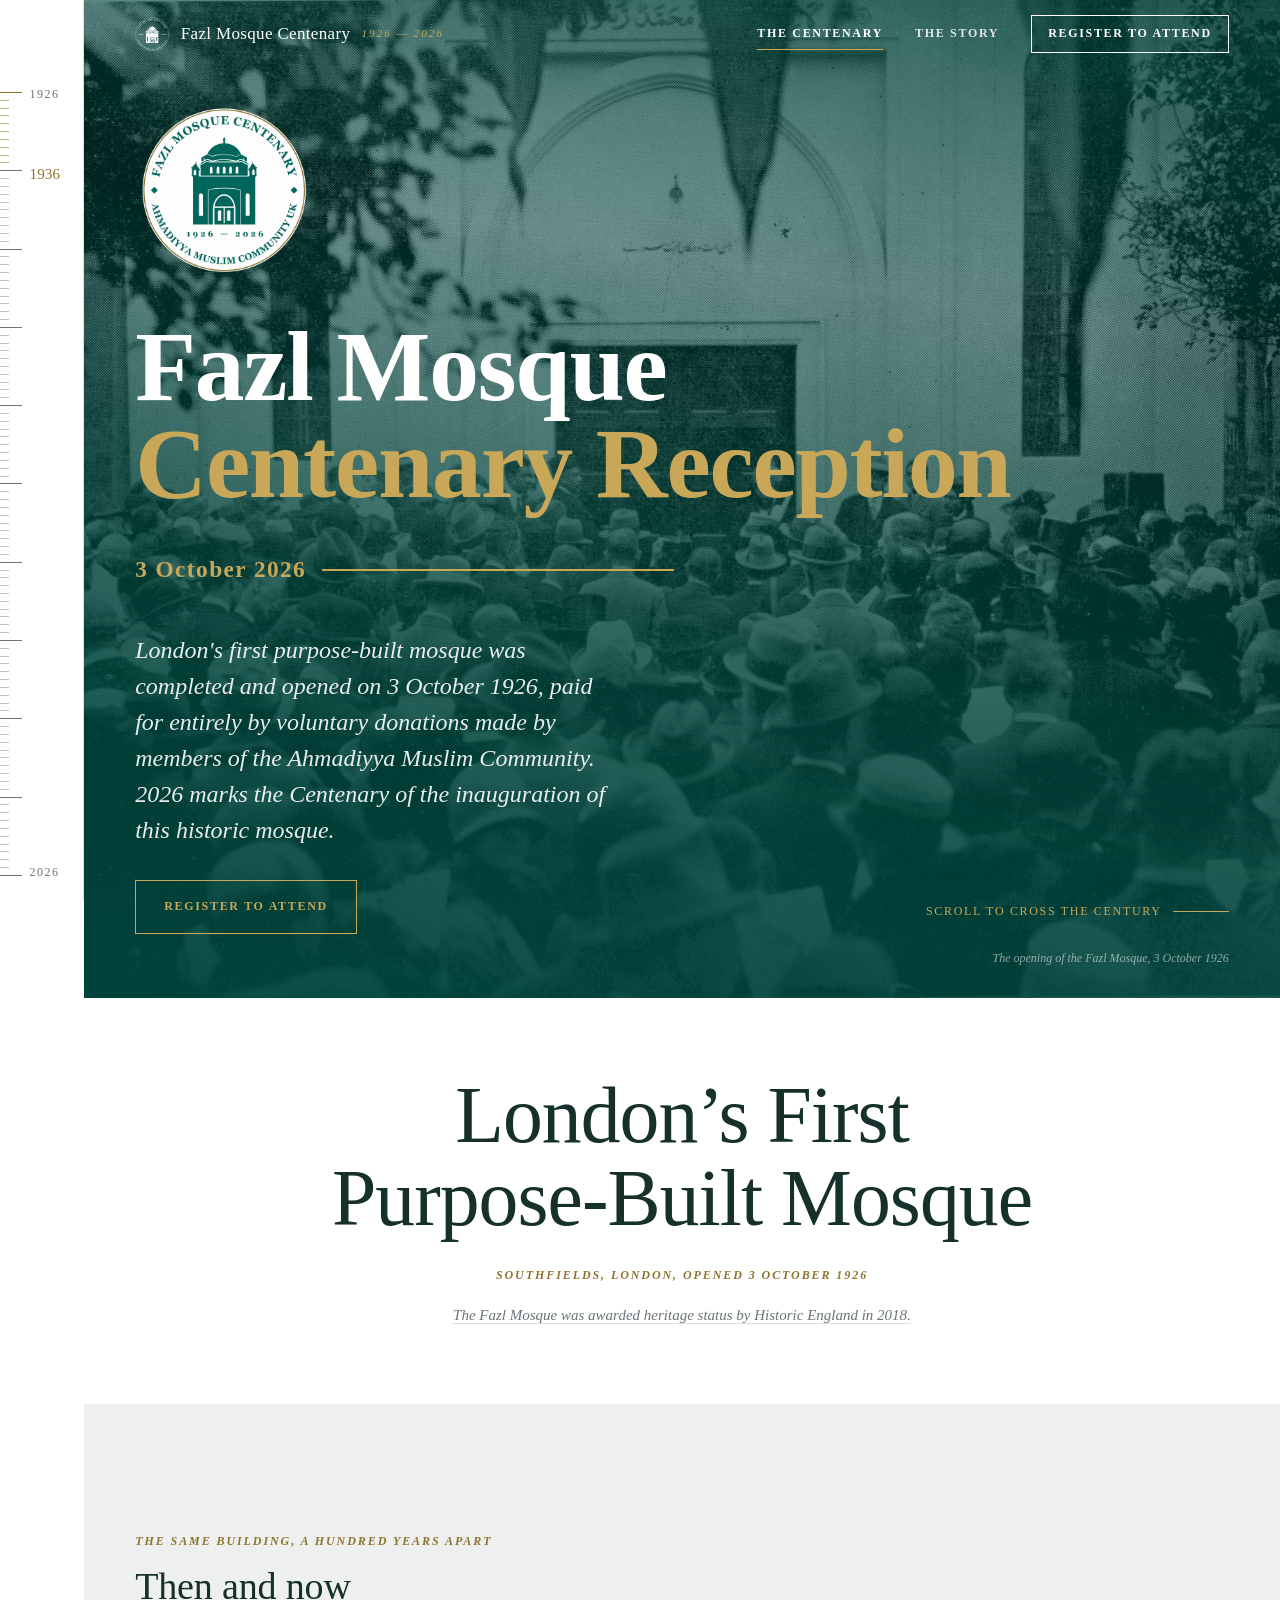
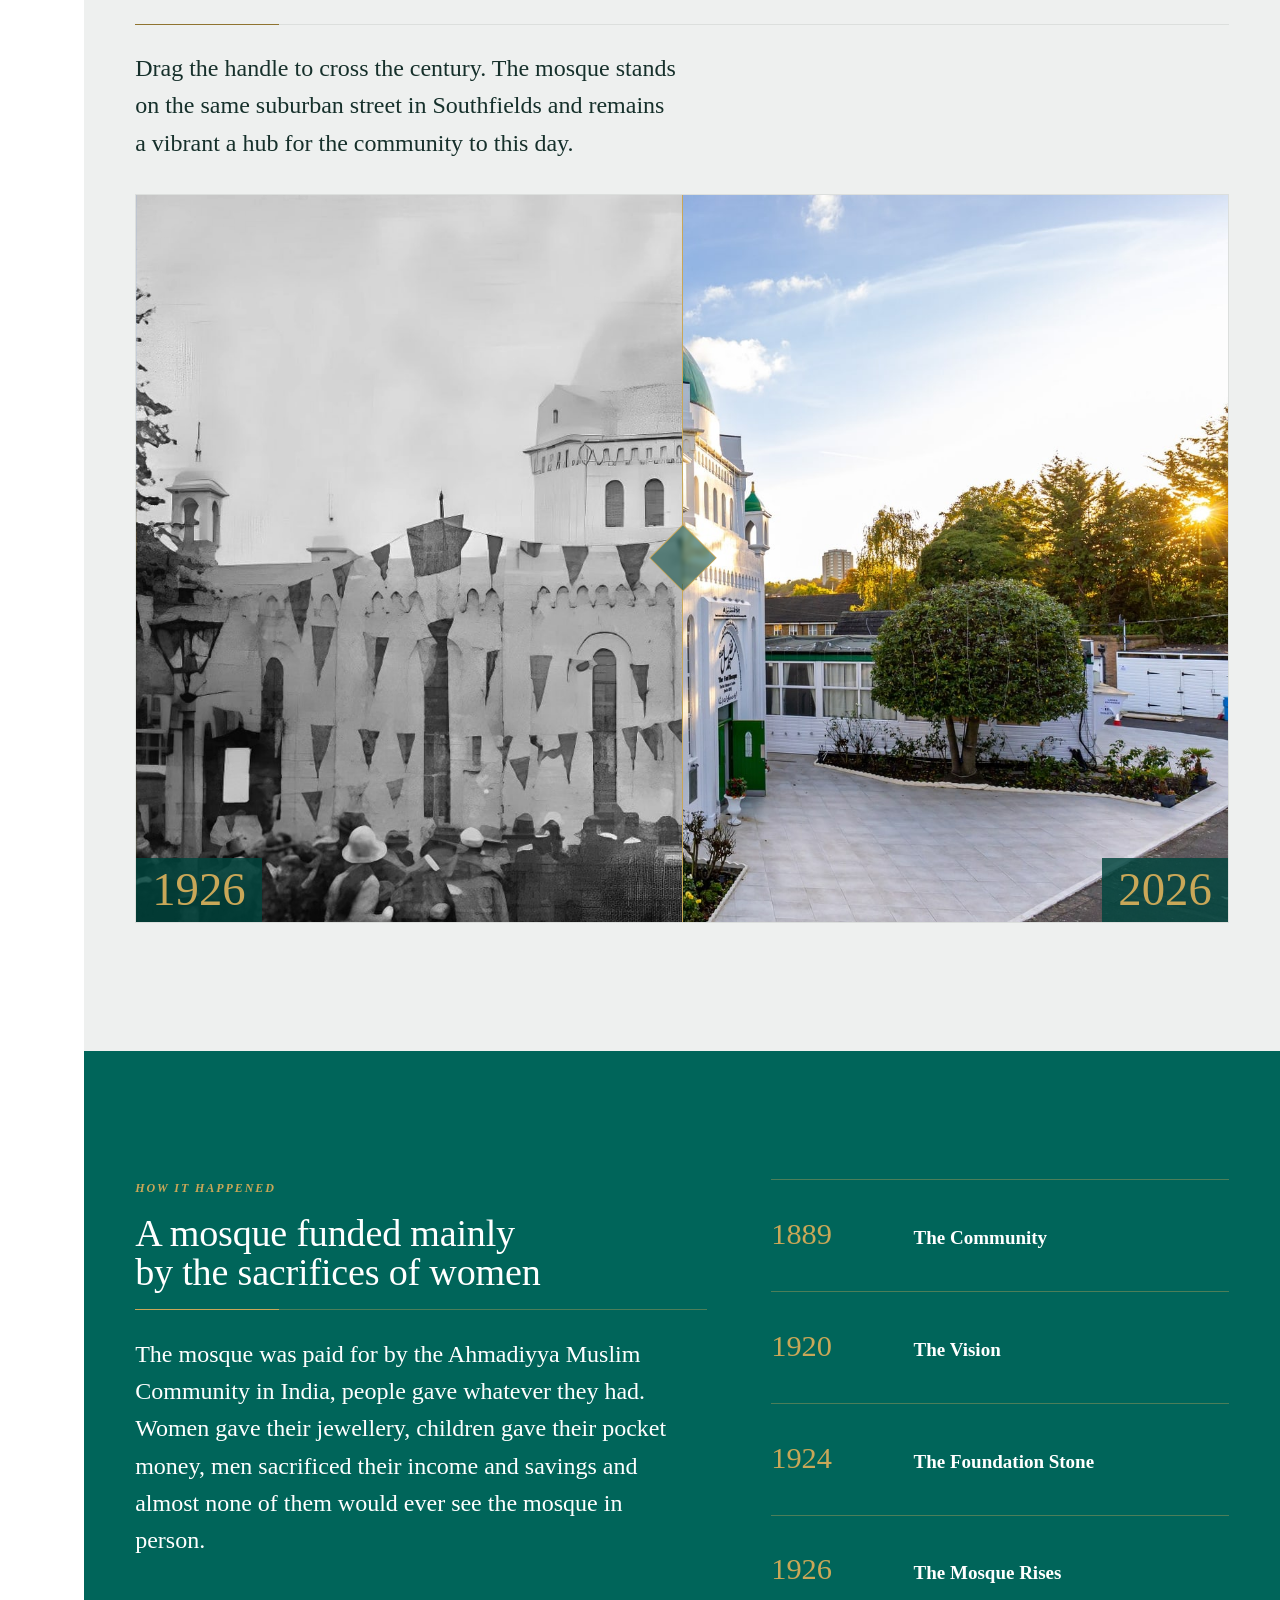
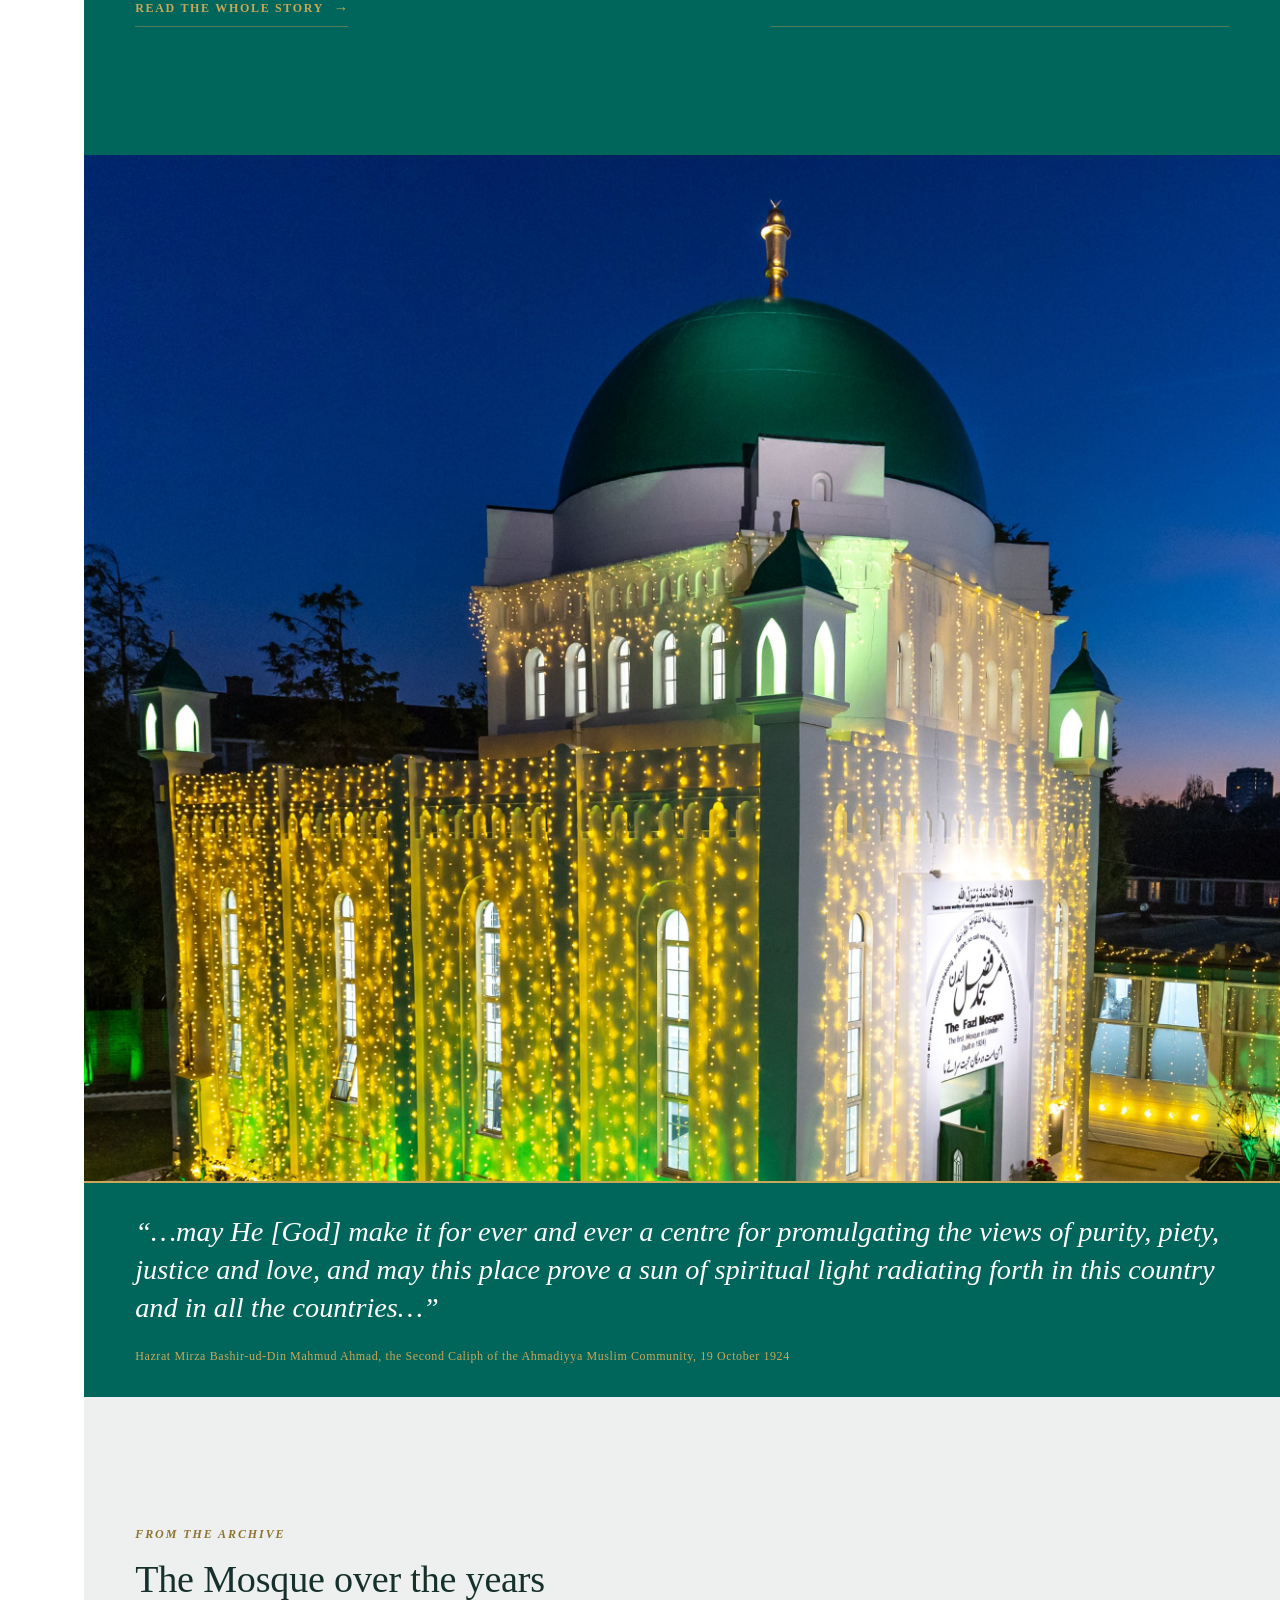
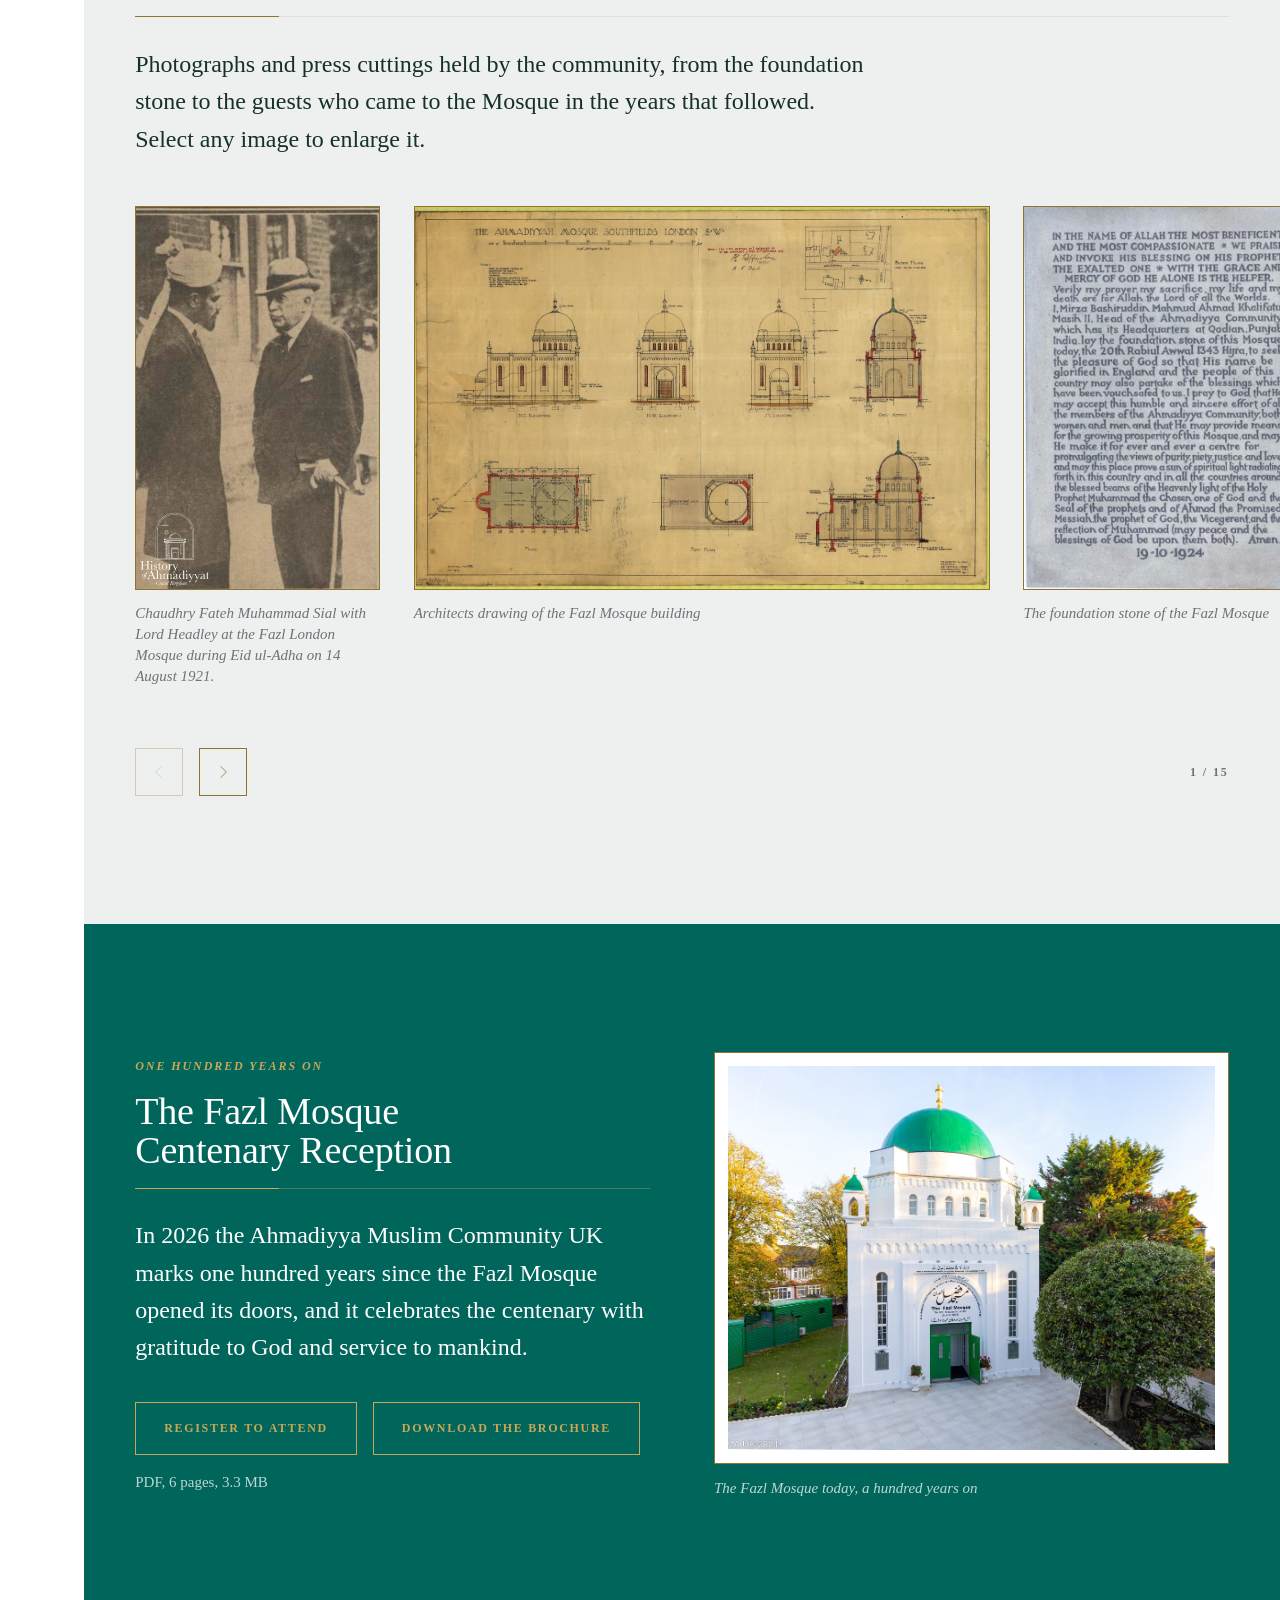
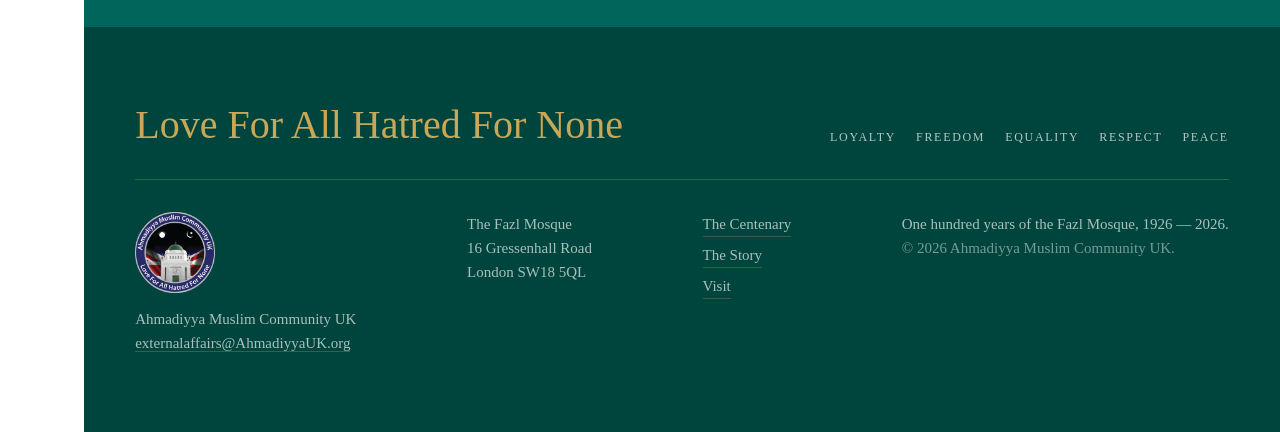
==== commit ddfa4be1: "Drop the .html from the published URLs The story and visit pages move into their own folders, so the" ====
--- a/index.html
+++ b/index.html
@@ -99,7 +99,7 @@
     </div>
   </aside>
   <header class="bar" id="bar">
-    <a class="bar-mark" href="./index.html" aria-label="Fazl Mosque Centenary 1926 — 2026">
+    <a class="bar-mark" href="./" aria-label="Fazl Mosque Centenary 1926 — 2026">
       <span class="seal bar-seal">
         <svg width="84mm" height="84mm" viewBox="0 0 480 480" role="img"
           aria-label="The Fazl Mosque Centenary 1926–2026 — London's first purpose-built mosque" style="display: block">
@@ -208,8 +208,8 @@
       <span class="bar-years">1926 — 2026</span>
     </a>
     <nav class="bar-nav" aria-label="Primary">
-      <a href="./index.html" aria-current="page">The Centenary</a><a href="./story.html">The Story</a>
-      <a class="bar-cta" href="./visit.html" aria-label="Register to Attend">Register<span class="bar-cta-rest"> to
+      <a href="./" aria-current="page">The Centenary</a><a href="./story/">The Story</a>
+      <a class="bar-cta" href="./visit/" aria-label="Register to Attend">Register<span class="bar-cta-rest"> to
           Attend</span></a>
     </nav>
     <span class="bar-progress" aria-hidden="true"></span>
@@ -233,7 +233,7 @@
               by members of the Ahmadiyya Muslim Community. 2026 marks the
               Centenary of the inauguration of this historic mosque.
             </p>
-            <a class="btn hero-cta" href="./visit.html">Register to Attend</a>
+            <a class="btn hero-cta" href="./visit/">Register to Attend</a>
           </div>
           <p class="hero-scroll">Scroll to cross the century</p>
         </div>
@@ -306,14 +306,14 @@
             person.
           </p>
           <p class="push" style="margin: 0">
-            <a class="link" href="./story.html">Read the whole story</a>
+            <a class="link" href="./story/">Read the whole story</a>
           </p>
         </div>
         <ol class="stops rv" style="--i: 1; list-style: none">
           <li class="stop">
             <span class="stop-year">1889</span>
             <span class="stop-text">
-              <a href="./story.html#ch-2" style="text-decoration: none">
+              <a href="./story/#ch-2" style="text-decoration: none">
                 <strong style="font-weight: 600">The Community</strong>
               </a>
             </span>
@@ -321,7 +321,7 @@
           <li class="stop">
             <span class="stop-year">1920</span>
             <span class="stop-text">
-              <a href="./story.html#ch-3" style="text-decoration: none">
+              <a href="./story/#ch-3" style="text-decoration: none">
                 <strong style="font-weight: 600">The Vision</strong>
               </a>
             </span>
@@ -329,7 +329,7 @@
           <li class="stop">
             <span class="stop-year">1924</span>
             <span class="stop-text">
-              <a href="./story.html#ch-4" style="text-decoration: none">
+              <a href="./story/#ch-4" style="text-decoration: none">
                 <strong style="font-weight: 600">The Foundation Stone</strong>
               </a>
             </span>
@@ -337,7 +337,7 @@
           <li class="stop">
             <span class="stop-year">1926</span>
             <span class="stop-text">
-              <a href="./story.html#ch-5" style="text-decoration: none">
+              <a href="./story/#ch-5" style="text-decoration: none">
                 <strong style="font-weight: 600">The Mosque Rises</strong>
               </a>
             </span>
@@ -629,7 +629,7 @@
             </p>
           </div>
           <div class="actions">
-            <a class="btn" href="./visit.html">Register to Attend</a>
+            <a class="btn" href="./visit/">Register to Attend</a>
             <a class="btn" href="./assets/fazl-centenary-2026__brochure-6pp-v10.pdf"
               download="Fazl Mosque Centenary 2026 Brochure.pdf">Download the Brochure</a>
           </div>
@@ -673,7 +673,7 @@
           London SW18 5QL
         </p>
         <nav class="stack-s" aria-label="Secondary" style="display: grid; gap: 0.35rem">
-          <a href="./index.html">The Centenary</a><a href="./story.html">The Story</a><a href="./visit.html">Visit</a>
+          <a href="./">The Centenary</a><a href="./story/">The Story</a><a href="./visit/">Visit</a>
         </nav>
         <p style="margin: 0; max-width: 22rem">
           One hundred years of the Fazl Mosque, 1926 — 2026.<br />
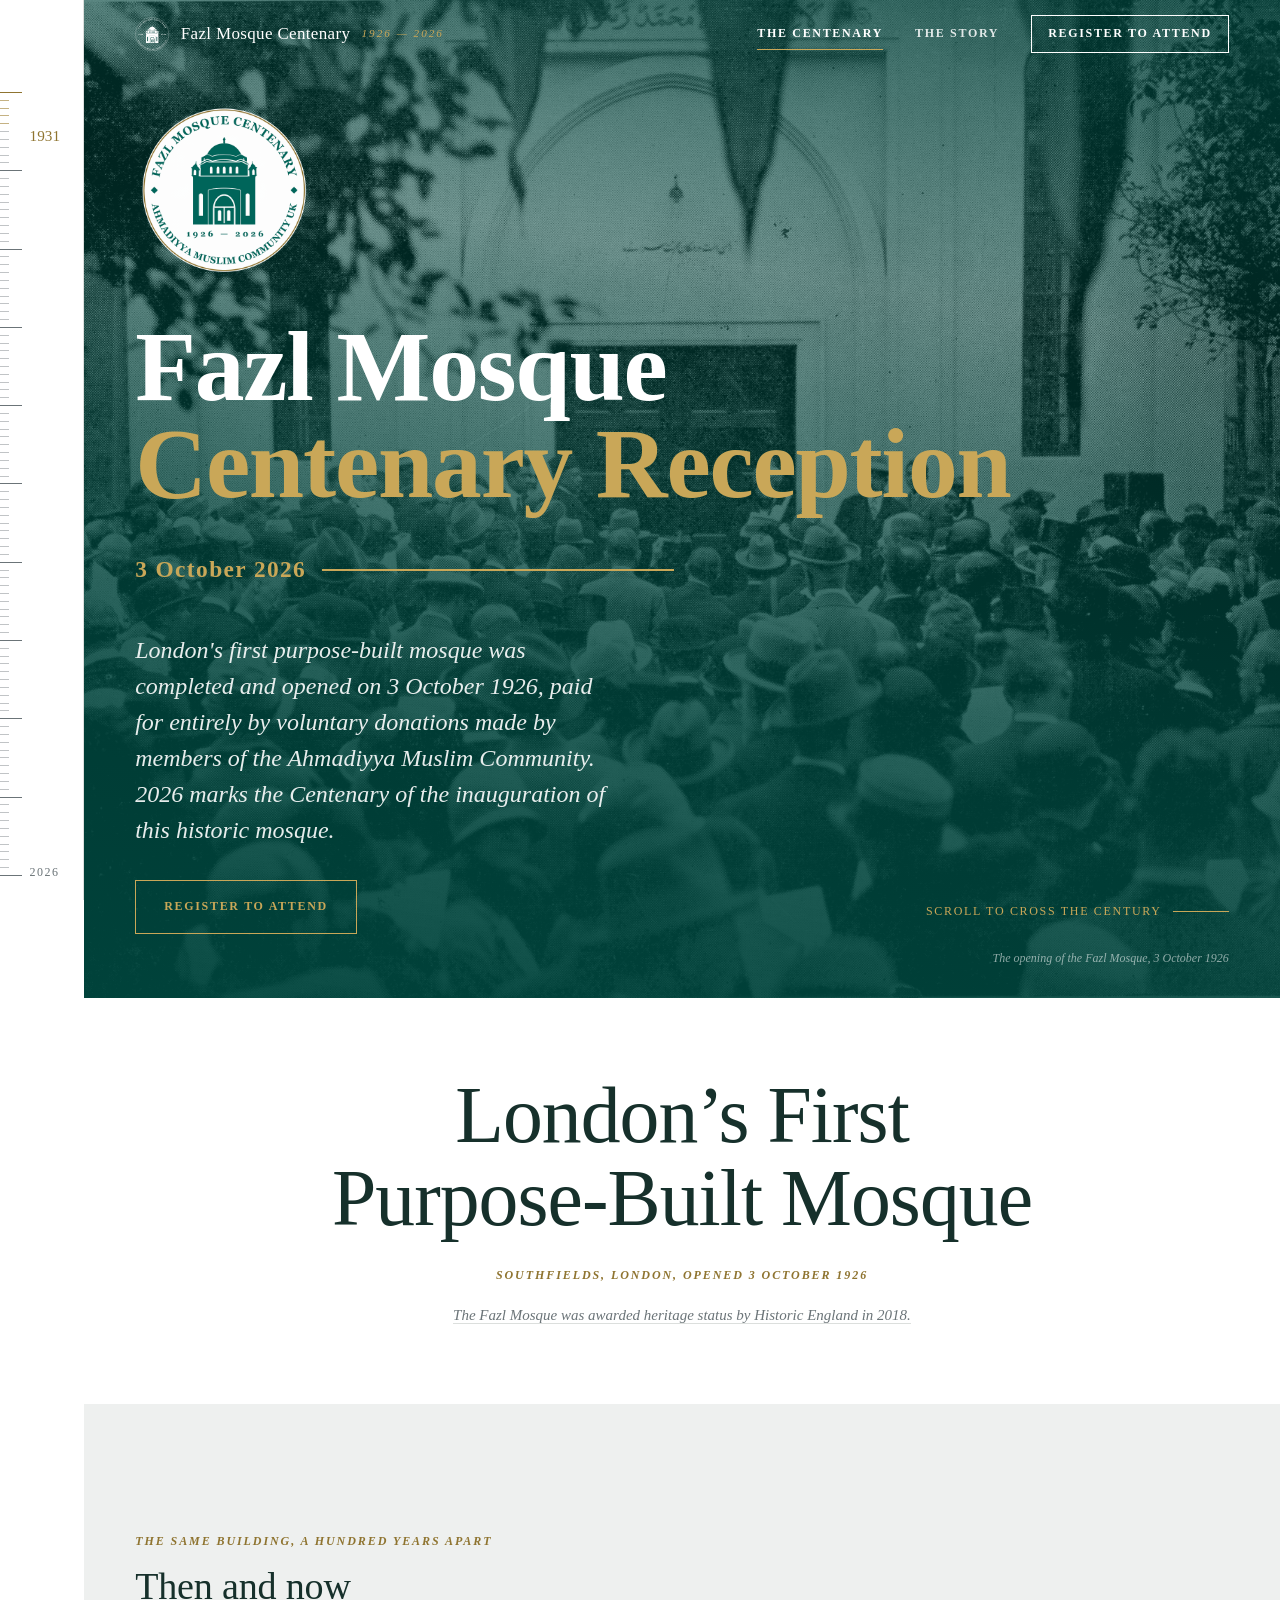
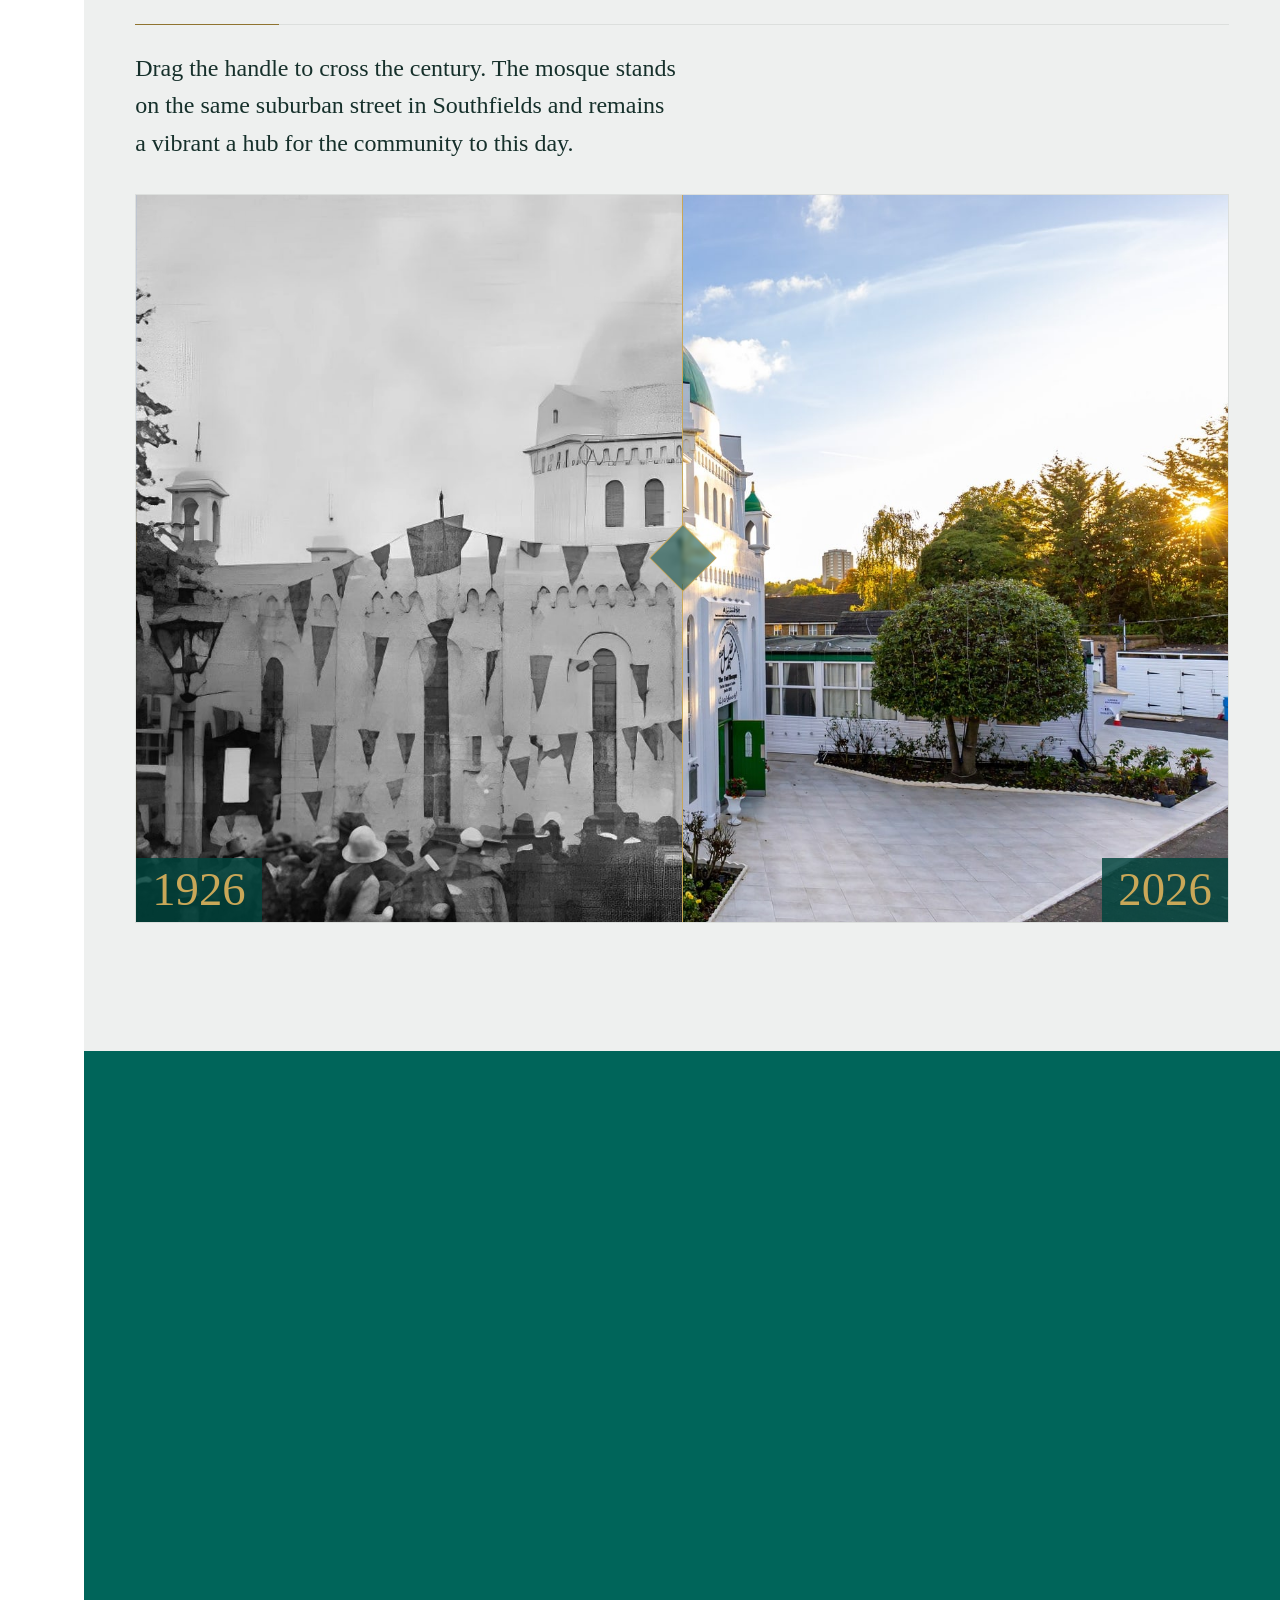
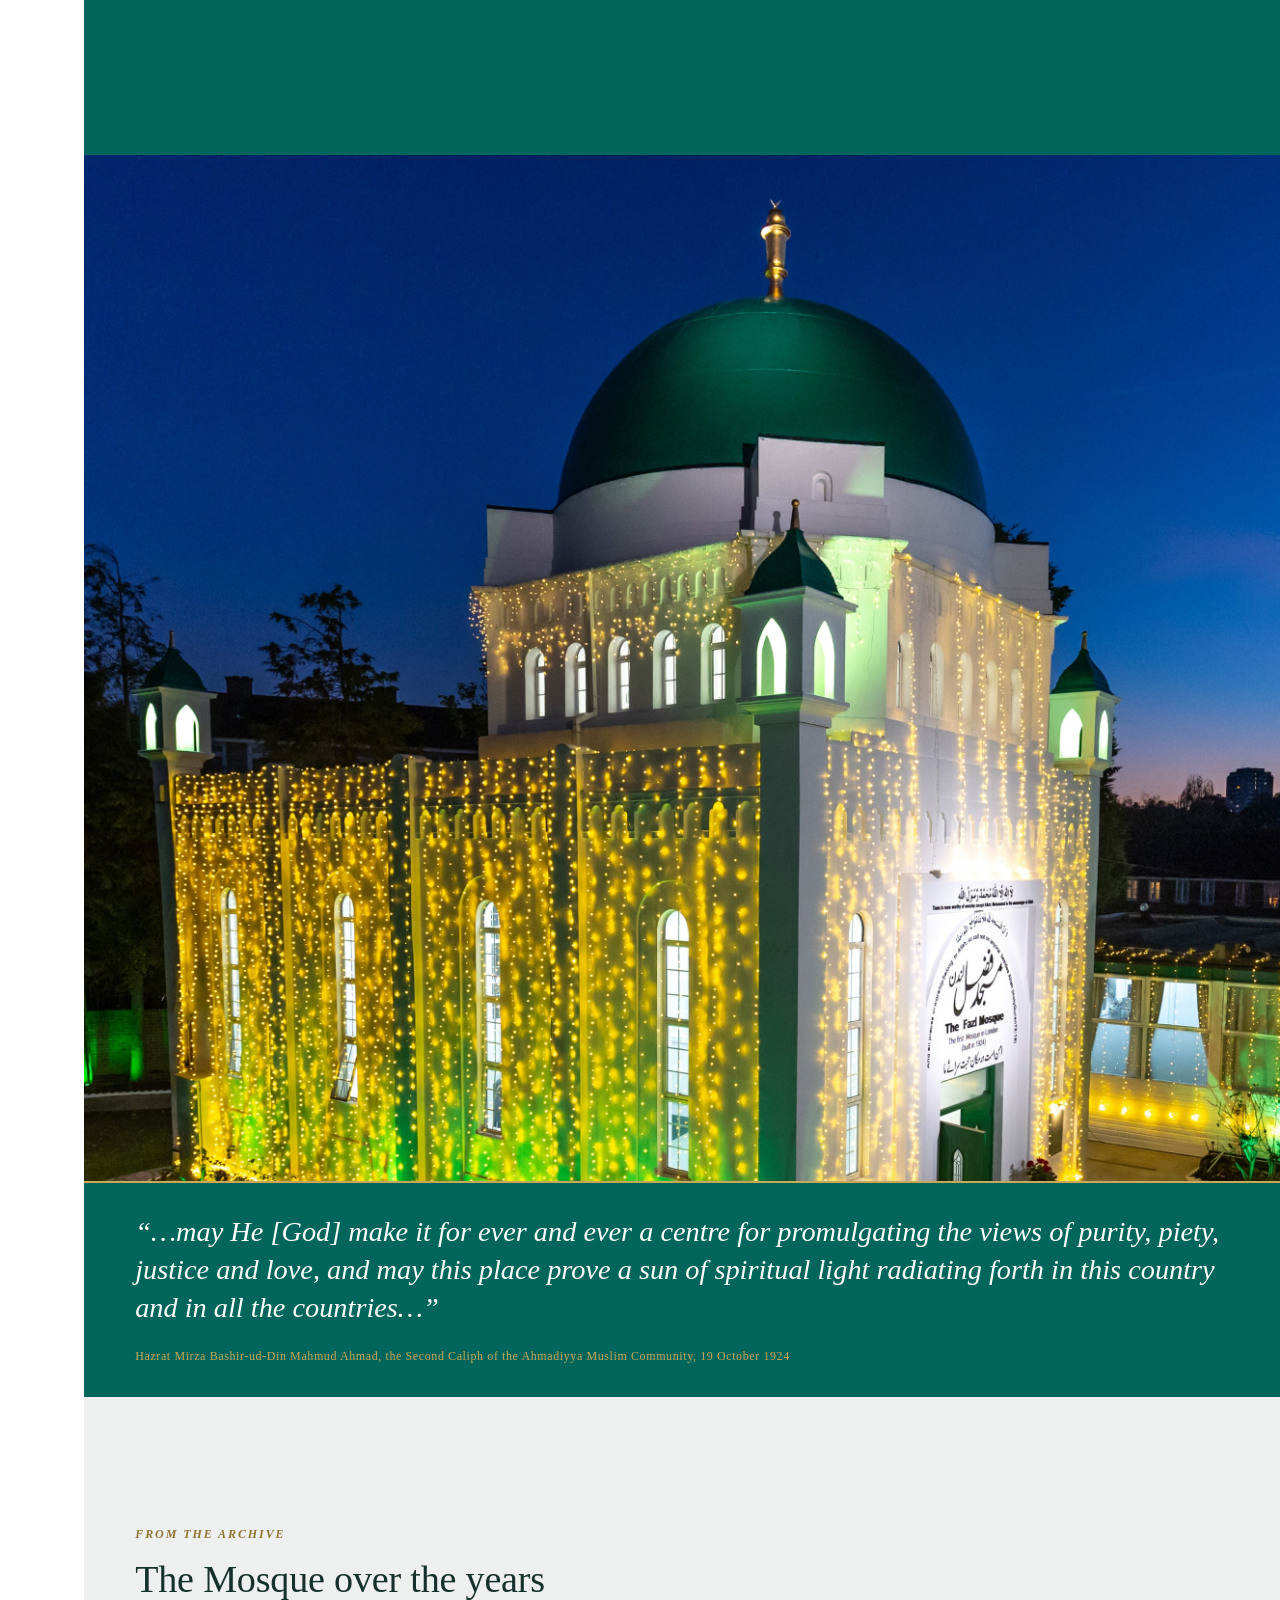
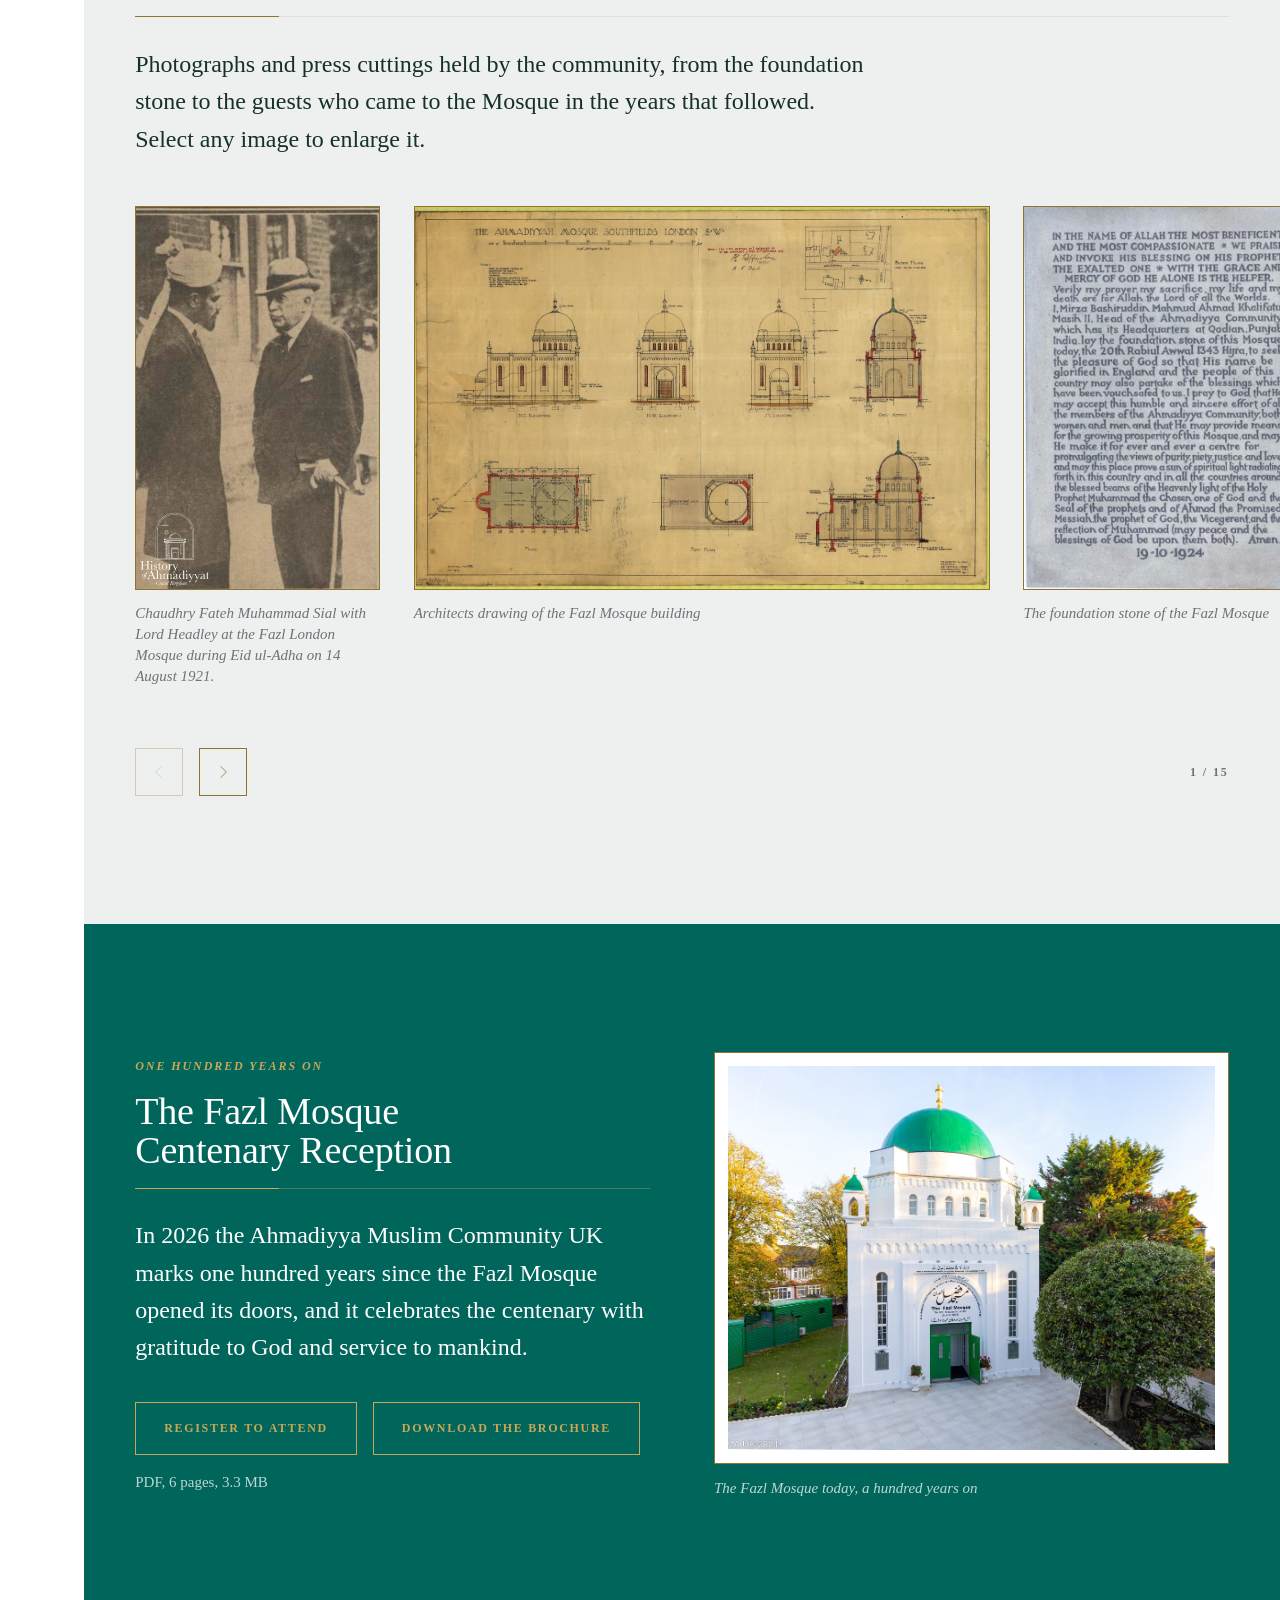
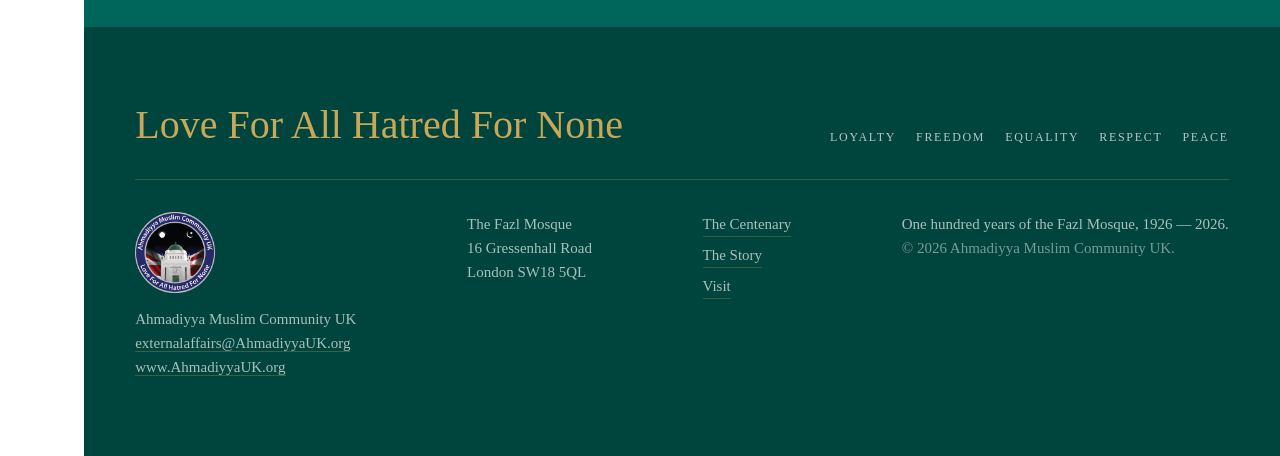
==== commit 8459b1dc: "Add the UK website to the footer and an invitation-only note The community's website sits under the " ====
--- a/index.html
+++ b/index.html
@@ -664,7 +664,8 @@
           <img class="foot-logo" src="./assets/amc-uk-logo-web.CEkUakyf.png" alt="Ahmadiyya Muslim Community UK" />
           <p style="margin: 0">
             Ahmadiyya Muslim Community UK<br />
-            <a href="mailto:externalaffairs@AhmadiyyaUK.org">externalaffairs@AhmadiyyaUK.org</a>
+            <a href="mailto:externalaffairs@AhmadiyyaUK.org">externalaffairs@AhmadiyyaUK.org</a><br />
+            <a href="https://www.AhmadiyyaUK.org">www.AhmadiyyaUK.org</a>
           </p>
         </div>
         <p style="margin: 0">
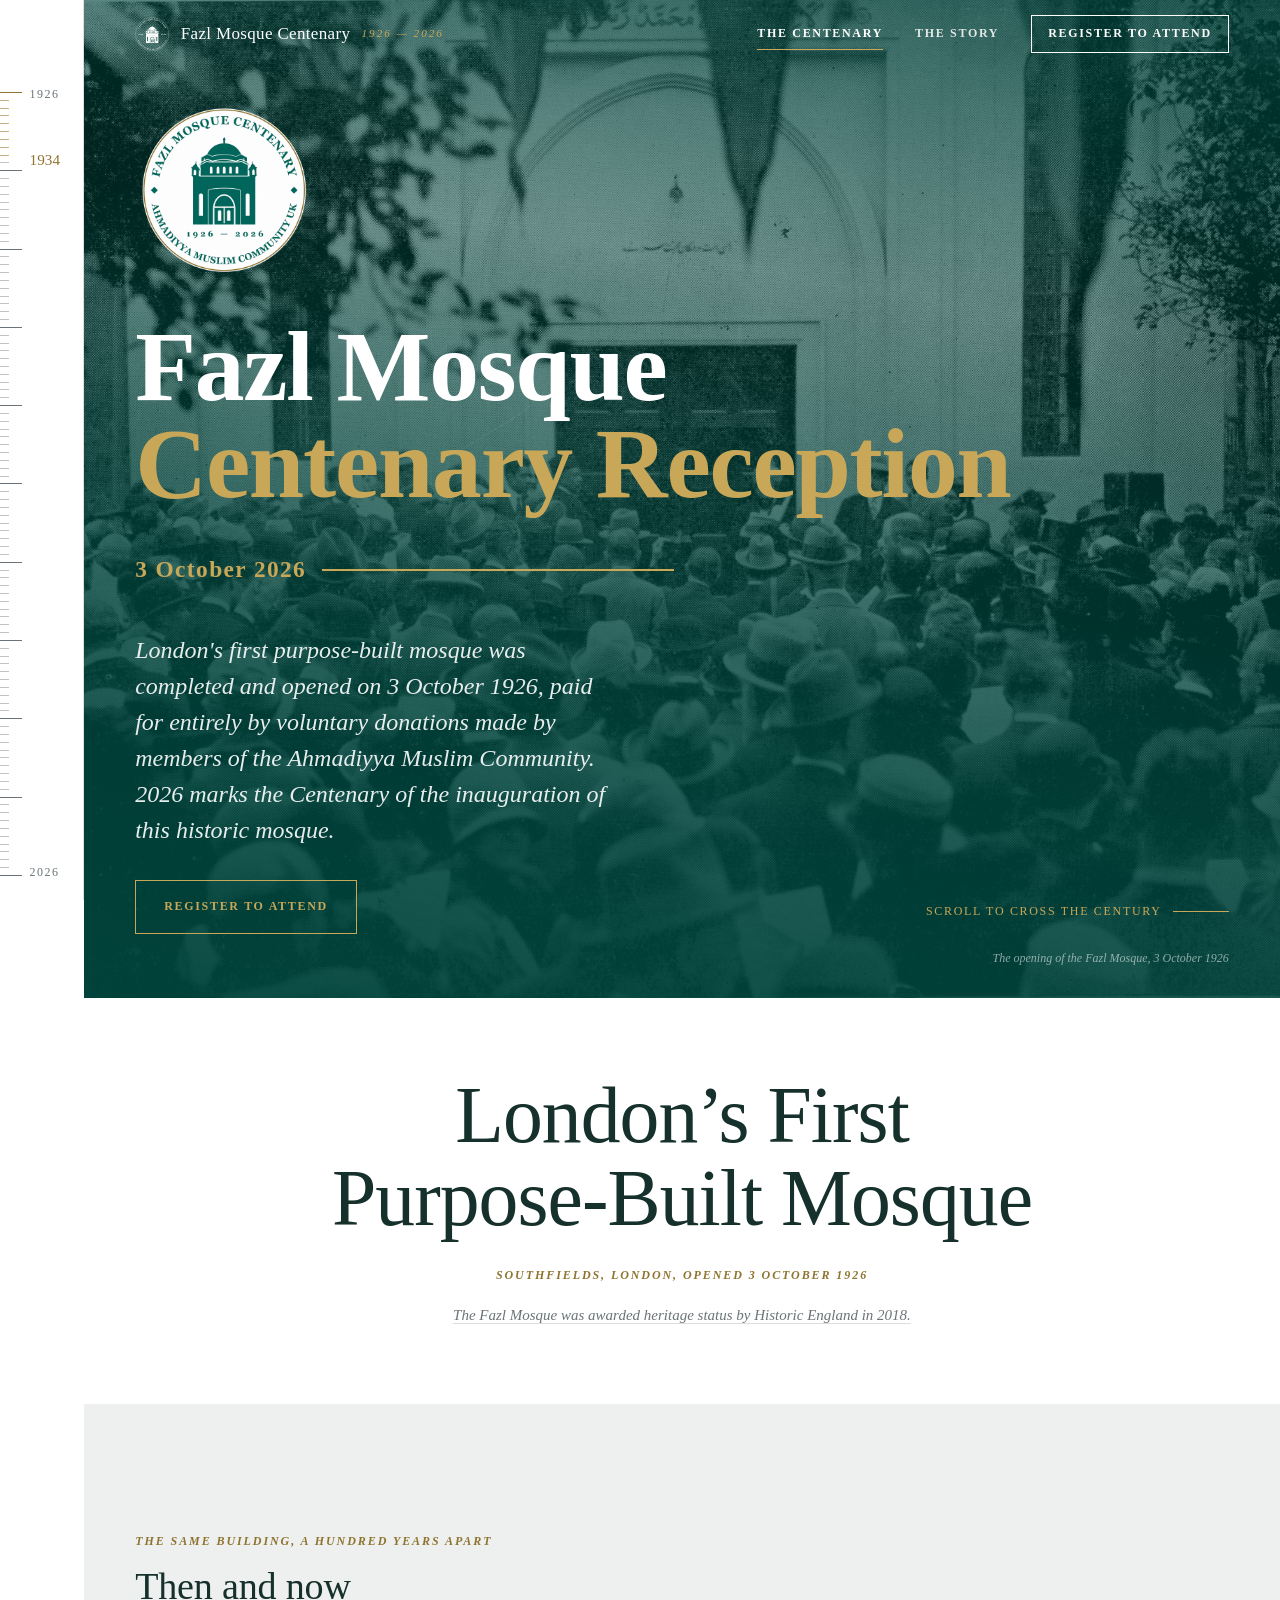
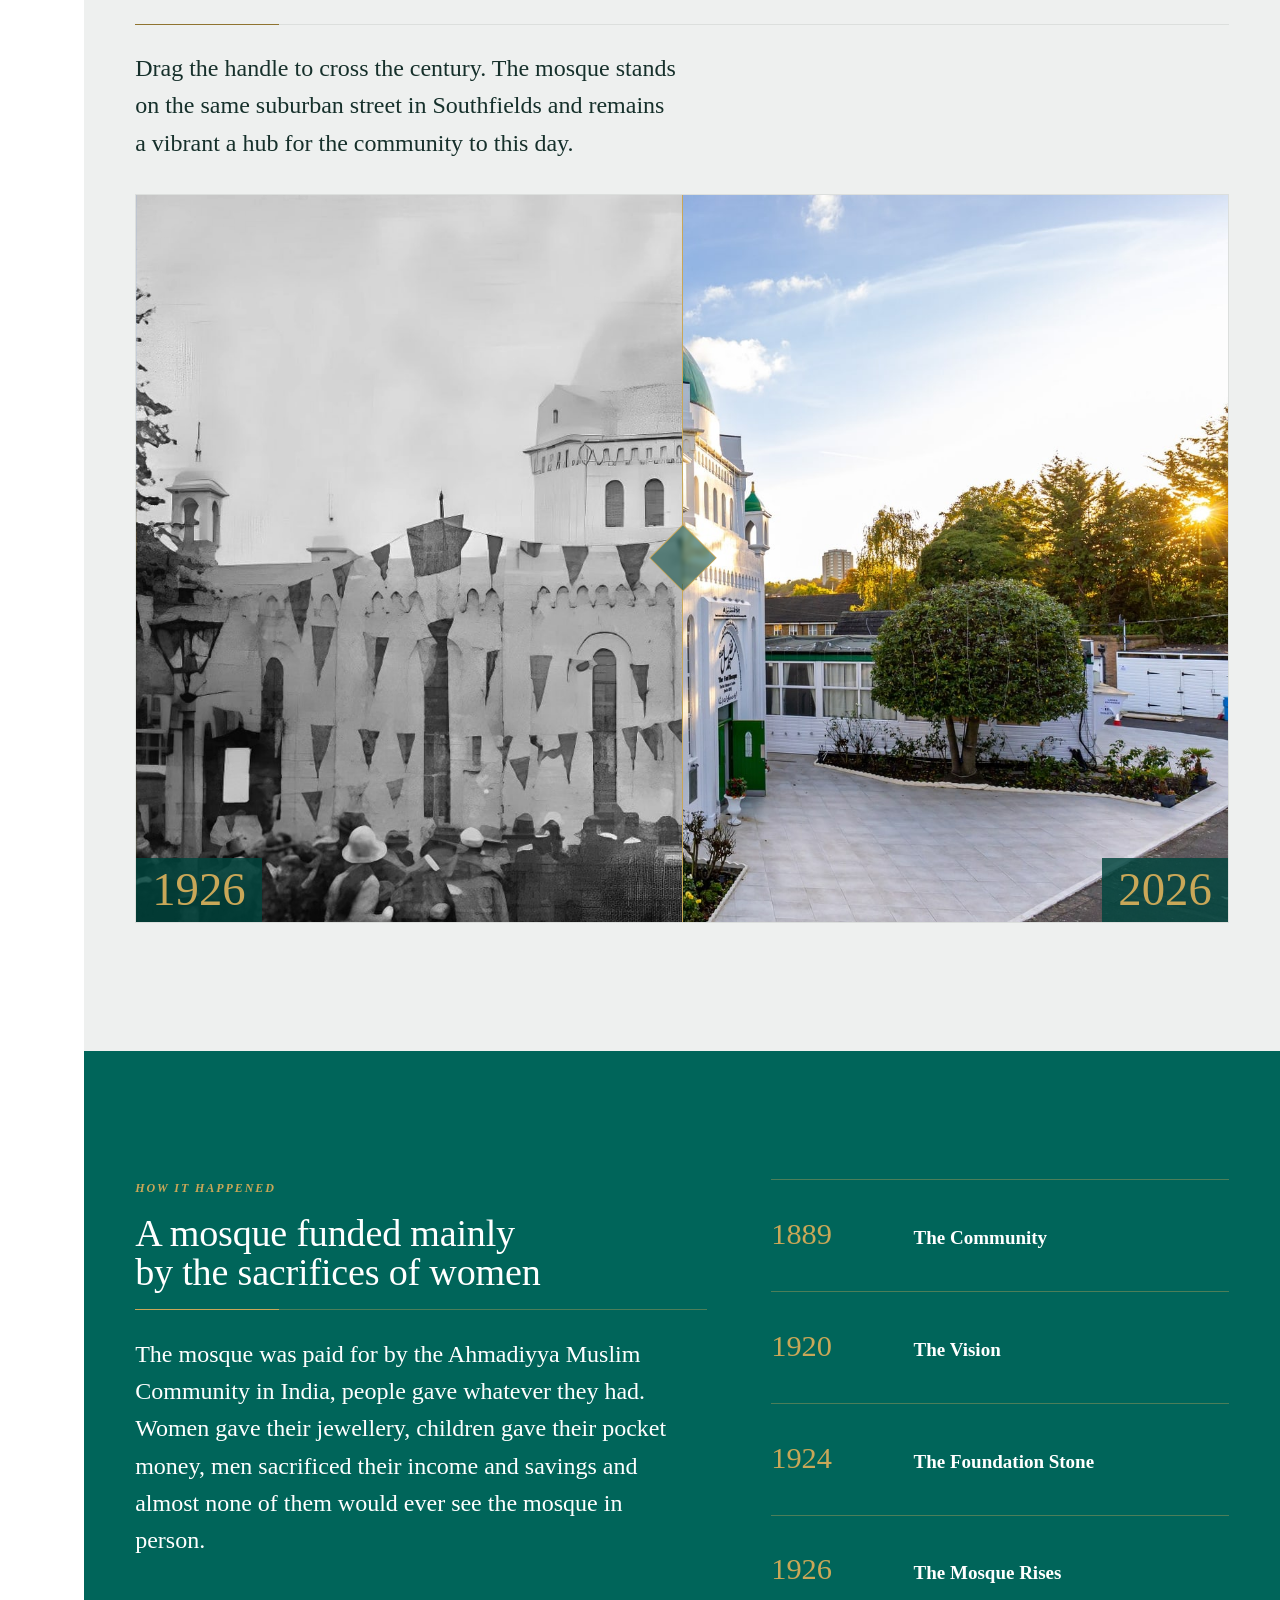
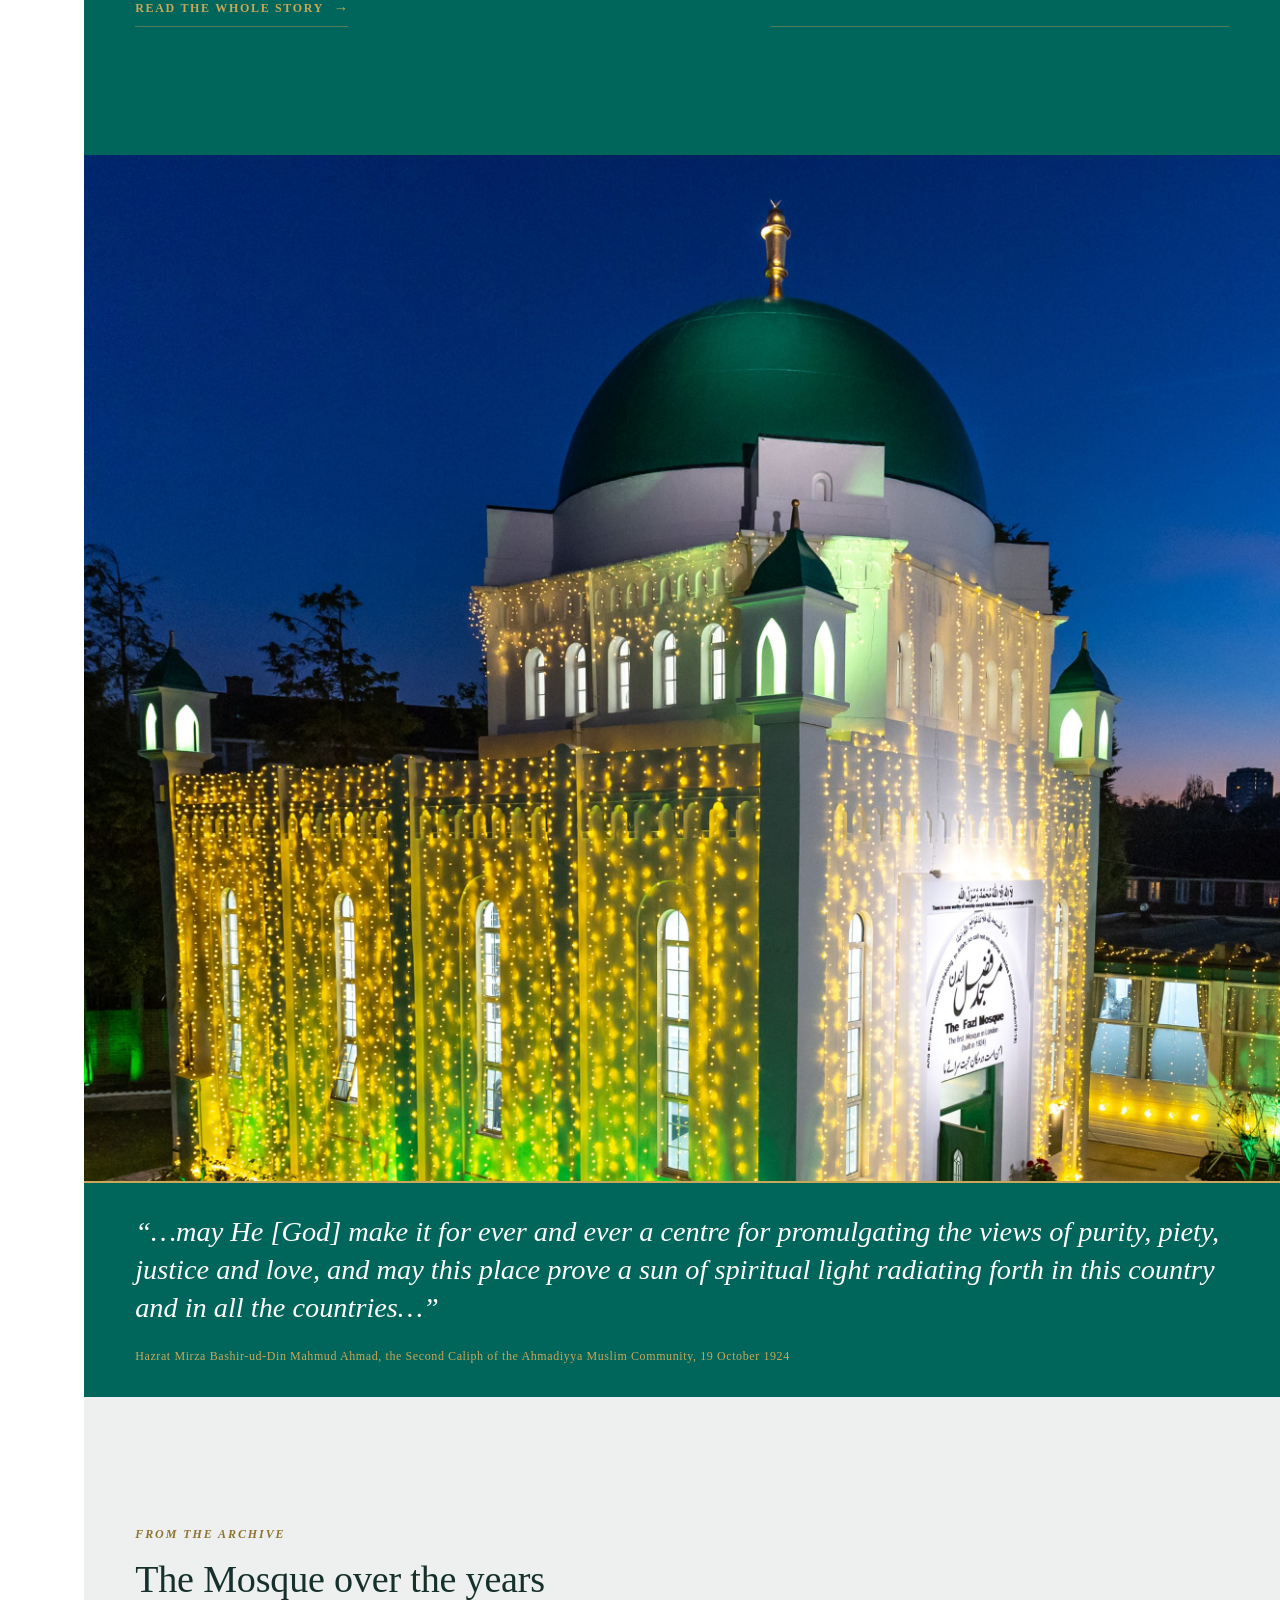
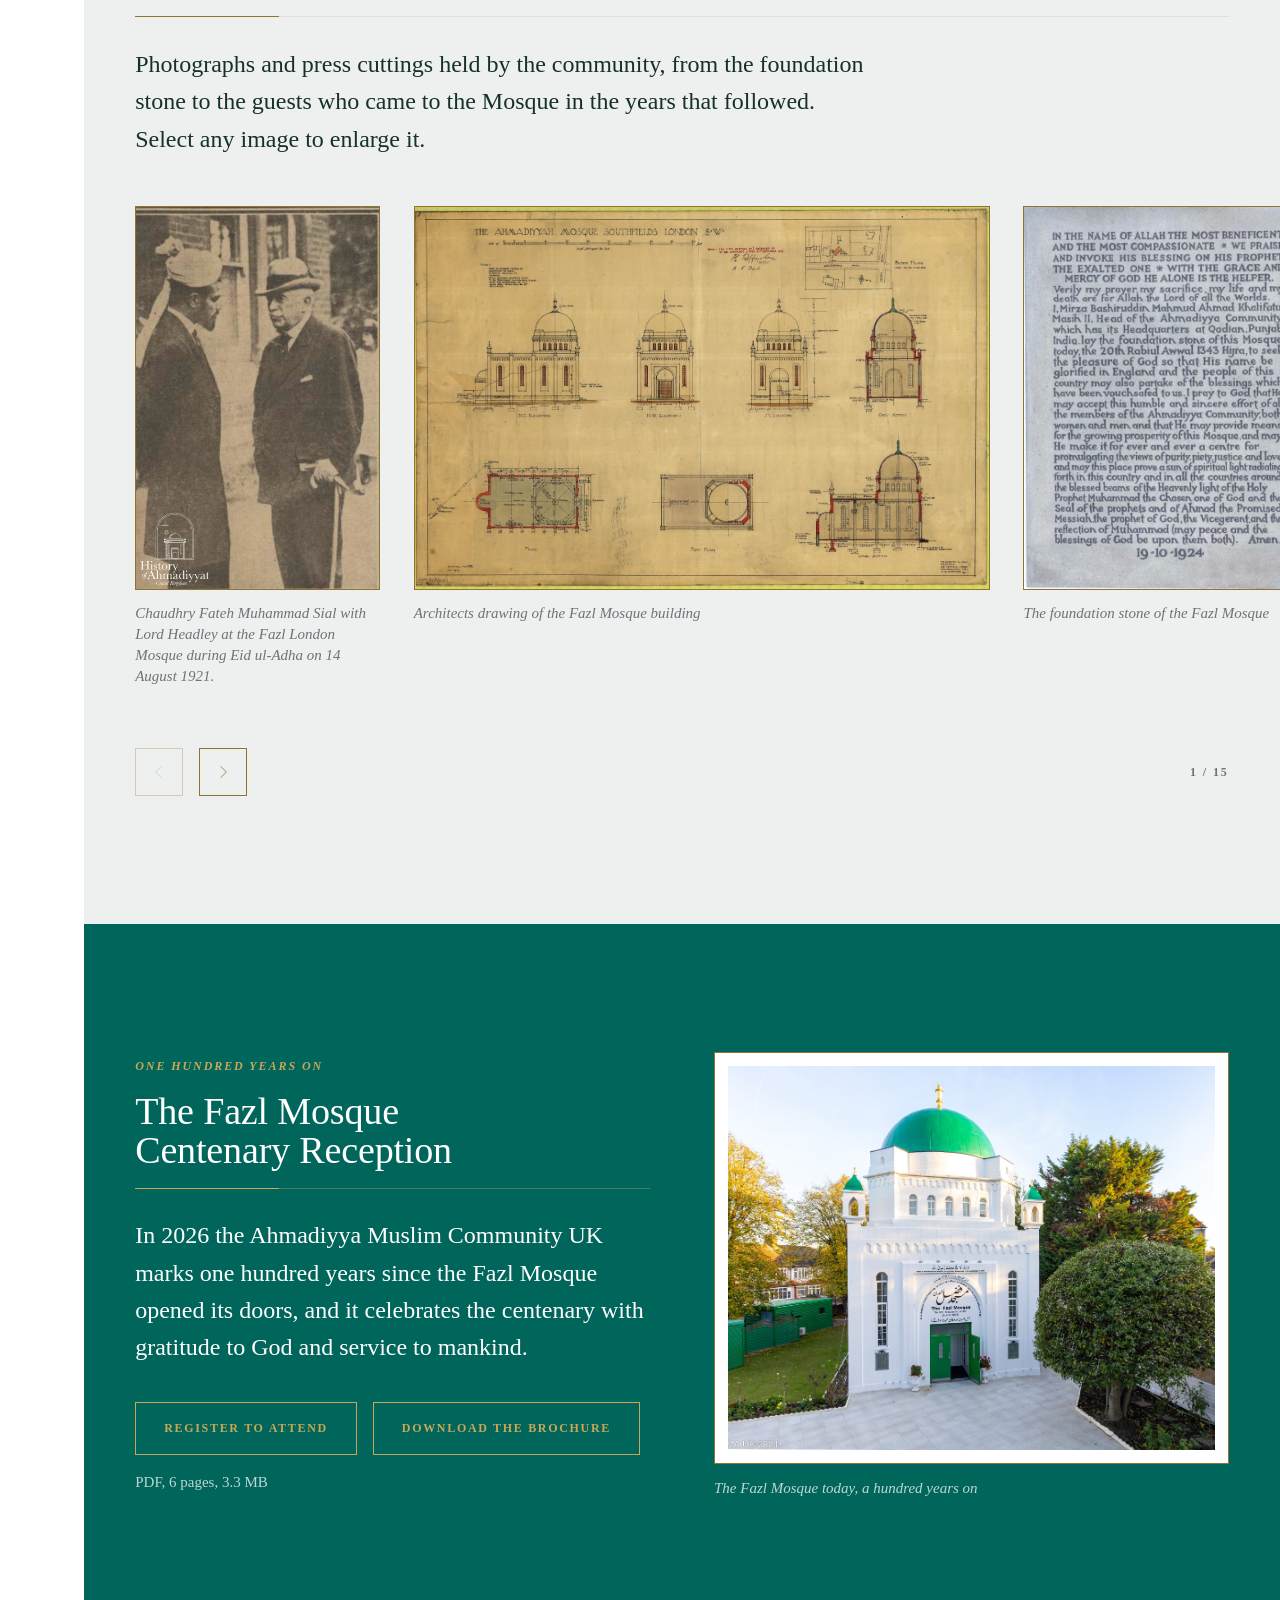
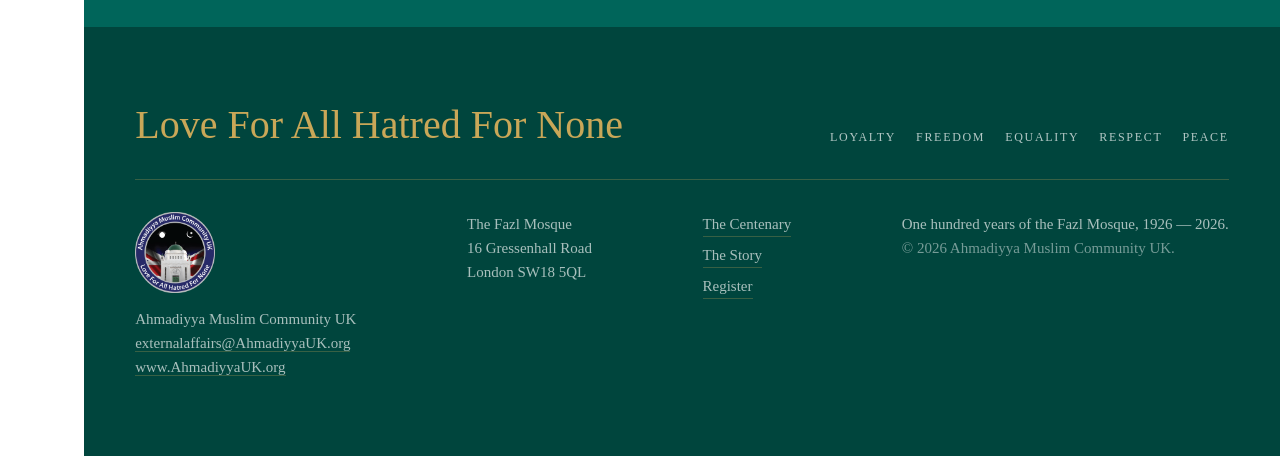
==== commit 5133e979: "Rename the visit page to register The page is about registering, so the address and the footer link " ====
--- a/index.html
+++ b/index.html
@@ -209,7 +209,7 @@
     </a>
     <nav class="bar-nav" aria-label="Primary">
       <a href="./" aria-current="page">The Centenary</a><a href="./story/">The Story</a>
-      <a class="bar-cta" href="./visit/" aria-label="Register to Attend">Register<span class="bar-cta-rest"> to
+      <a class="bar-cta" href="./register/" aria-label="Register to Attend">Register<span class="bar-cta-rest"> to
           Attend</span></a>
     </nav>
     <span class="bar-progress" aria-hidden="true"></span>
@@ -233,7 +233,7 @@
               by members of the Ahmadiyya Muslim Community. 2026 marks the
               Centenary of the inauguration of this historic mosque.
             </p>
-            <a class="btn hero-cta" href="./visit/">Register to Attend</a>
+            <a class="btn hero-cta" href="./register/">Register to Attend</a>
           </div>
           <p class="hero-scroll">Scroll to cross the century</p>
         </div>
@@ -629,7 +629,7 @@
             </p>
           </div>
           <div class="actions">
-            <a class="btn" href="./visit/">Register to Attend</a>
+            <a class="btn" href="./register/">Register to Attend</a>
             <a class="btn" href="./assets/fazl-centenary-2026__brochure-6pp-v10.pdf"
               download="Fazl Mosque Centenary 2026 Brochure.pdf">Download the Brochure</a>
           </div>
@@ -674,7 +674,7 @@
           London SW18 5QL
         </p>
         <nav class="stack-s" aria-label="Secondary" style="display: grid; gap: 0.35rem">
-          <a href="./">The Centenary</a><a href="./story/">The Story</a><a href="./visit/">Visit</a>
+          <a href="./">The Centenary</a><a href="./story/">The Story</a><a href="./register/">Register</a>
         </nav>
         <p style="margin: 0; max-width: 22rem">
           One hundred years of the Fazl Mosque, 1926 — 2026.<br />
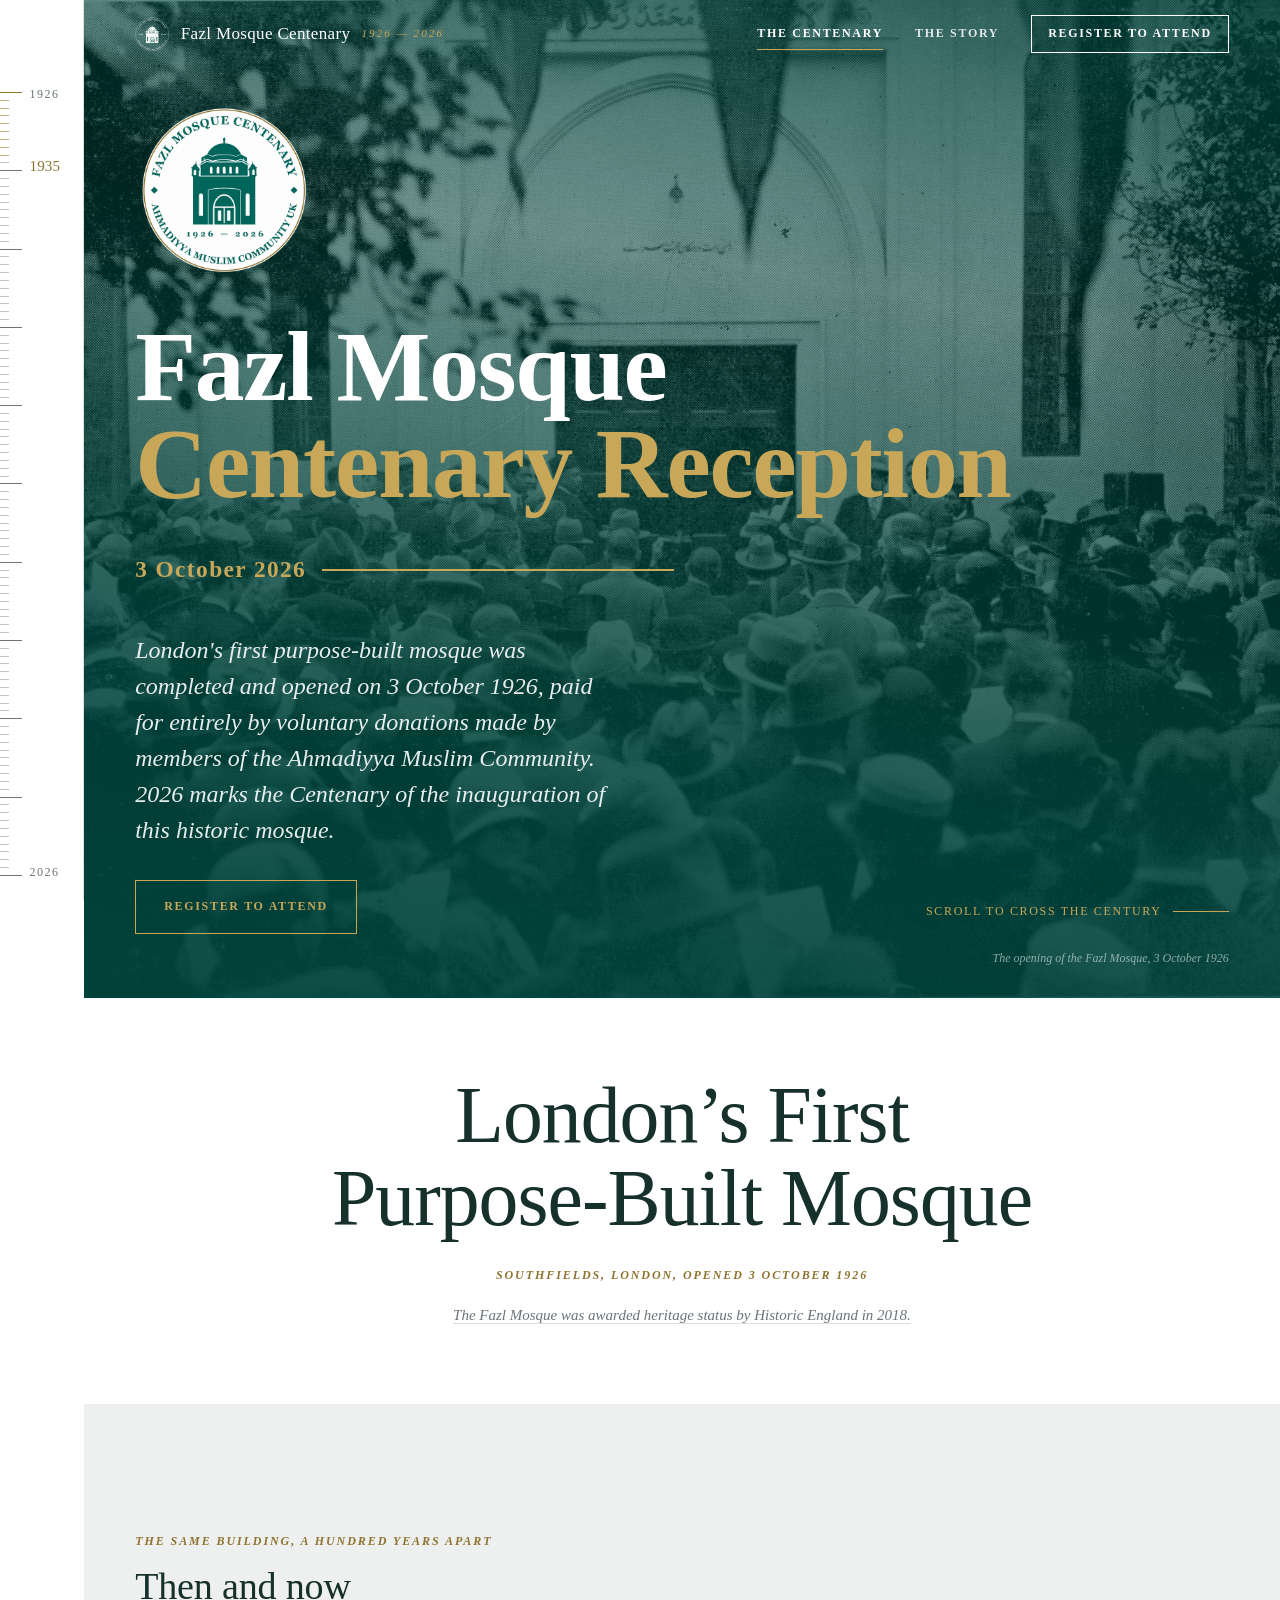
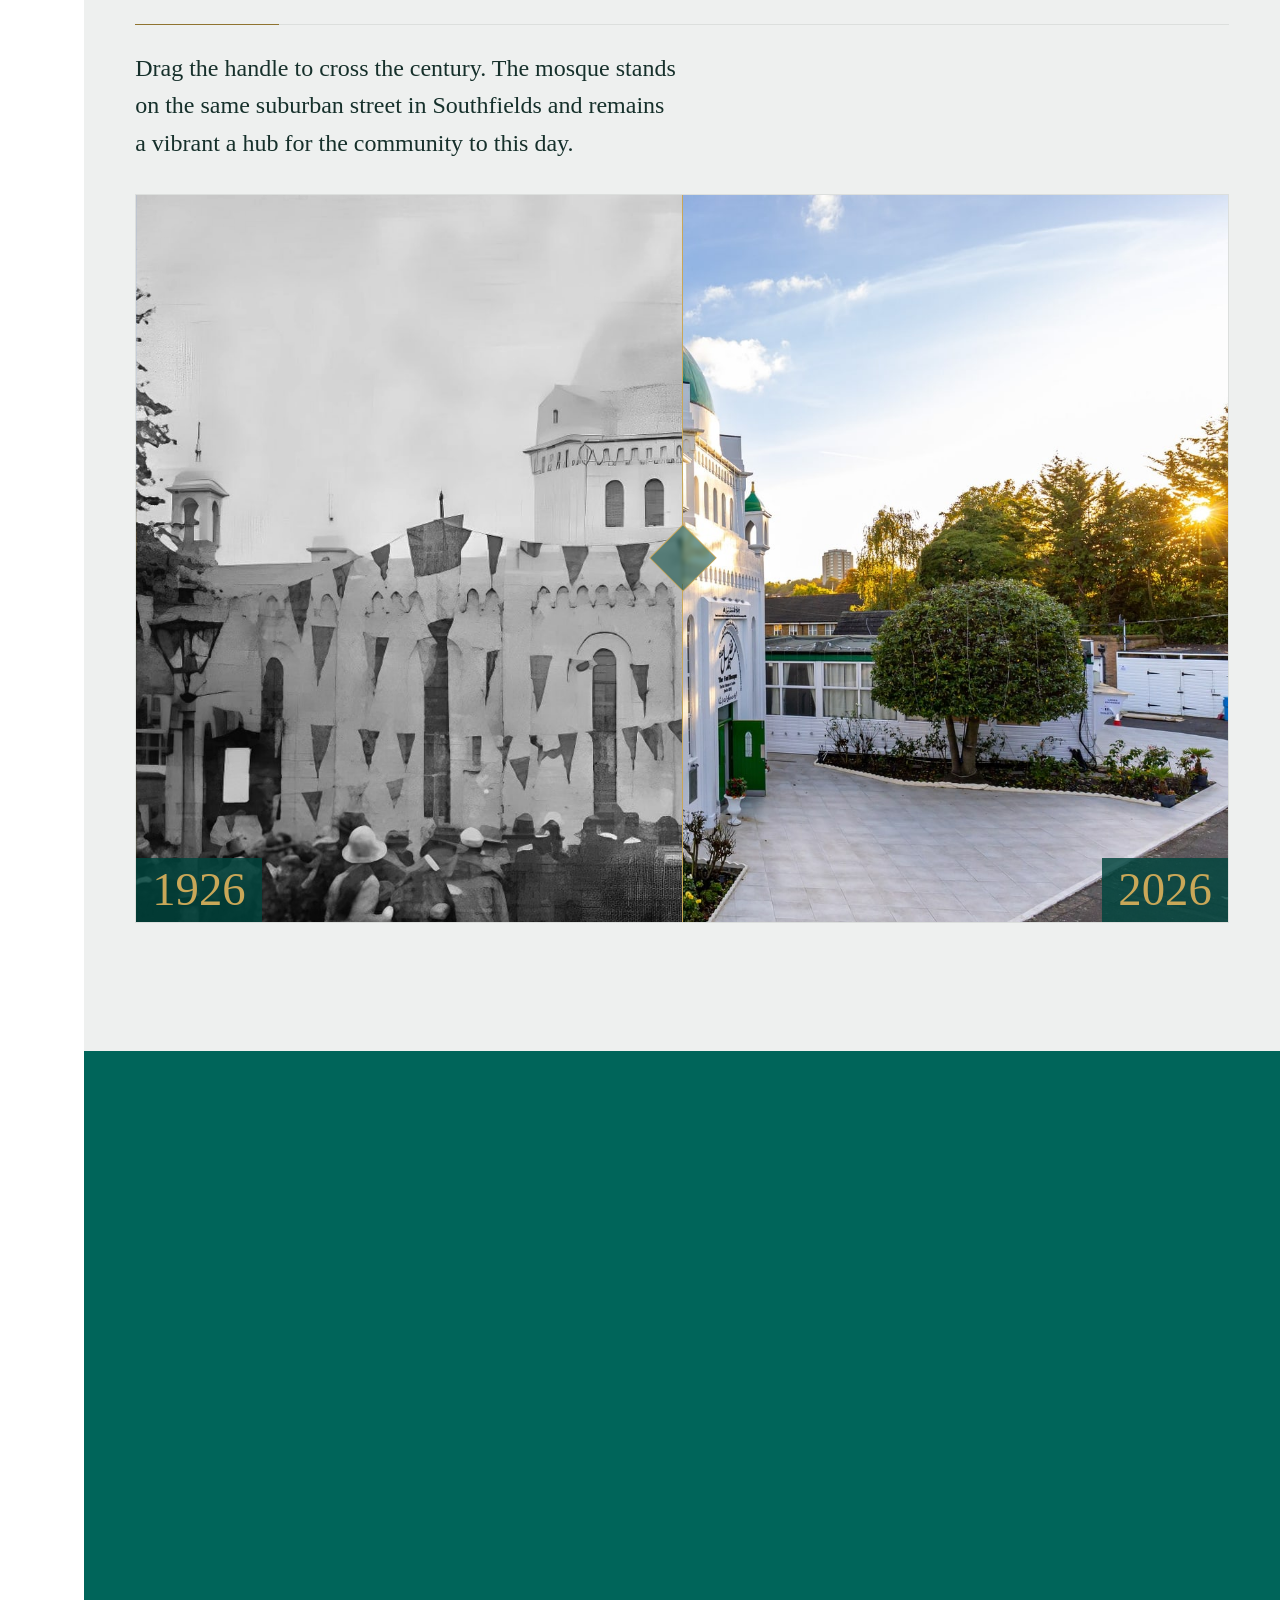
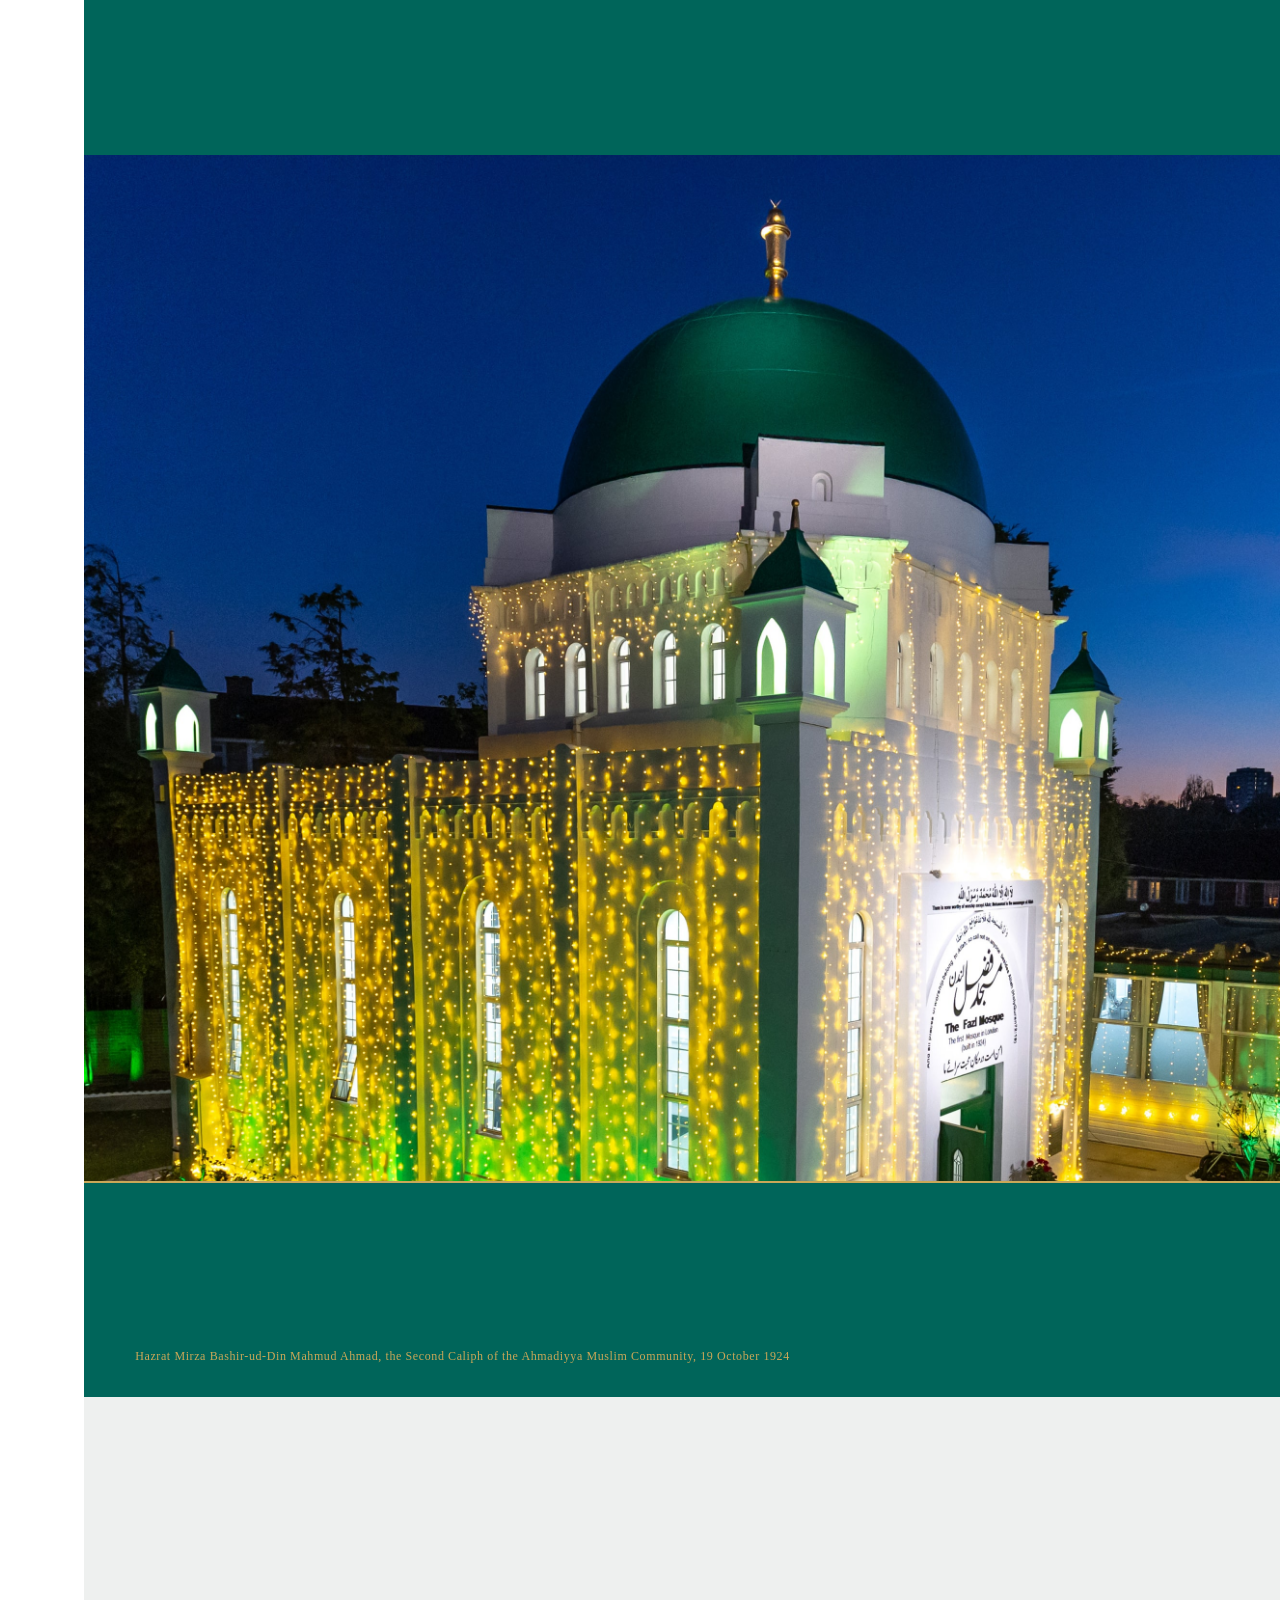
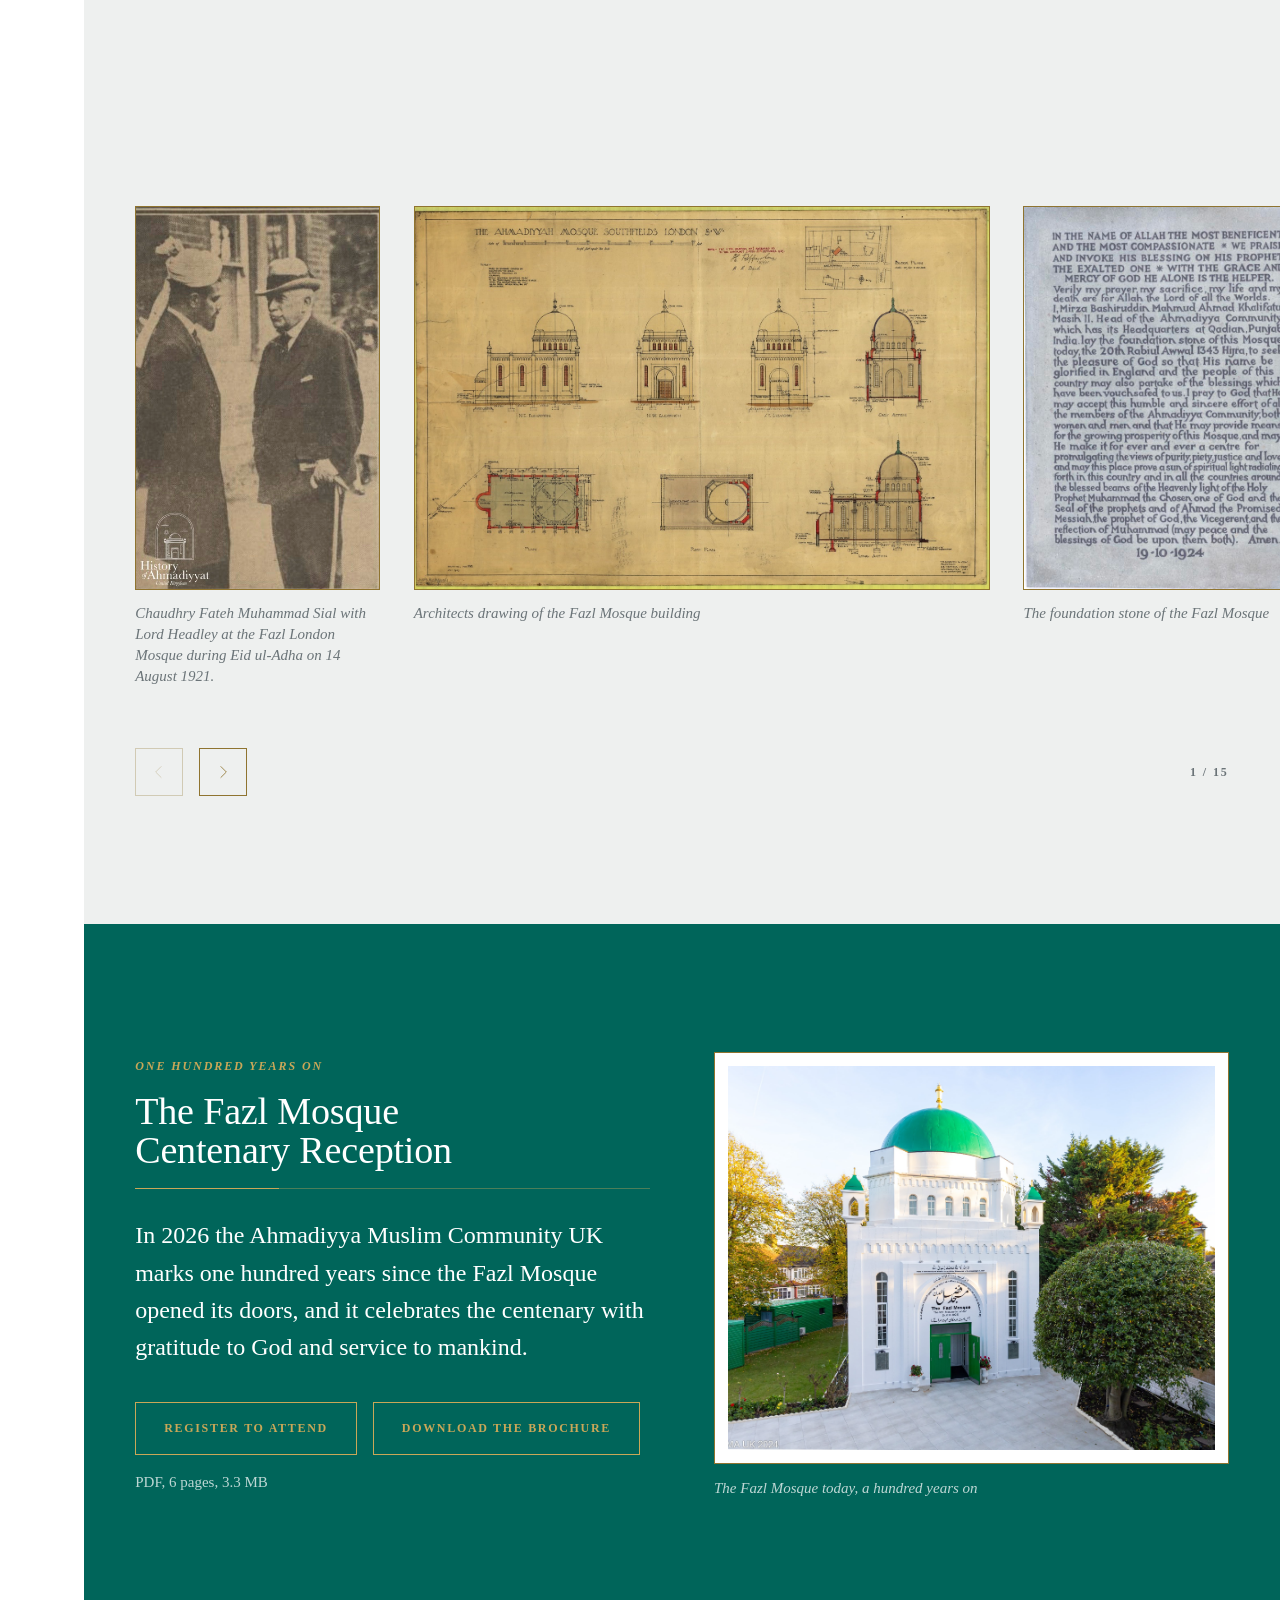
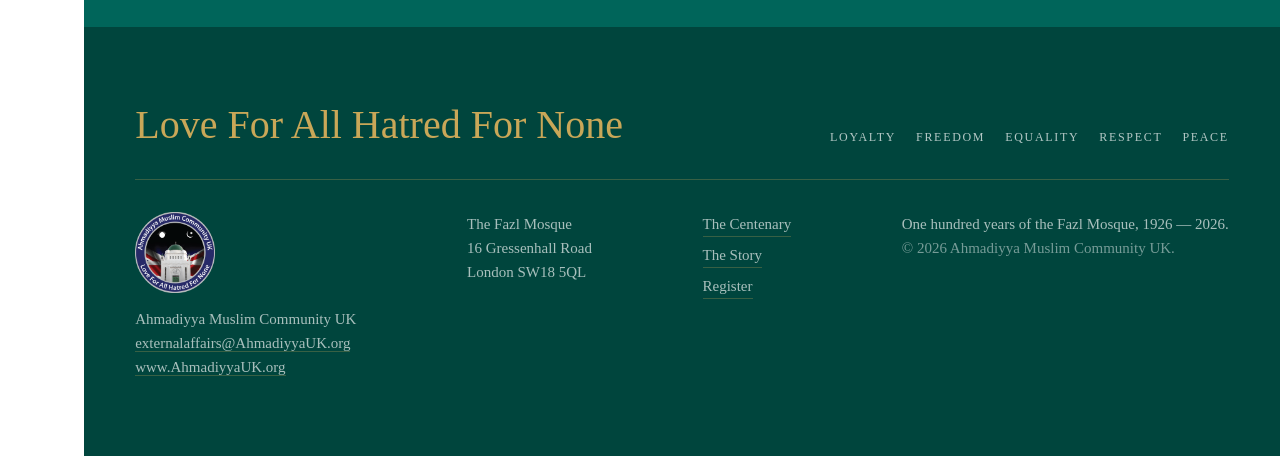
==== commit f6b9dfb9: "Set the browser tab titles The pages carry the reception's name, and the registration page says what" ====
--- a/index.html
+++ b/index.html
@@ -5,9 +5,7 @@
   <meta name="robots" content="noindex, nofollow" />
   <meta charset="utf-8" />
   <meta name="viewport" content="width=device-width, initial-scale=1" />
-  <title>
-    One hundred years of the Fazl Mosque — Fazl Mosque Centenary 1926 — 2026
-  </title>
+  <title>Fazl Mosque Centenary Reception</title>
   <meta name="description"
     content="One hundred years since the Fazl Mosque, the first mosque built in London, was completed and opened on 3 October 1926. The story of how it was paid for, who built it, and the century of service that has gone on inside it." />
   <meta name="theme-color" content="#00655a" />
